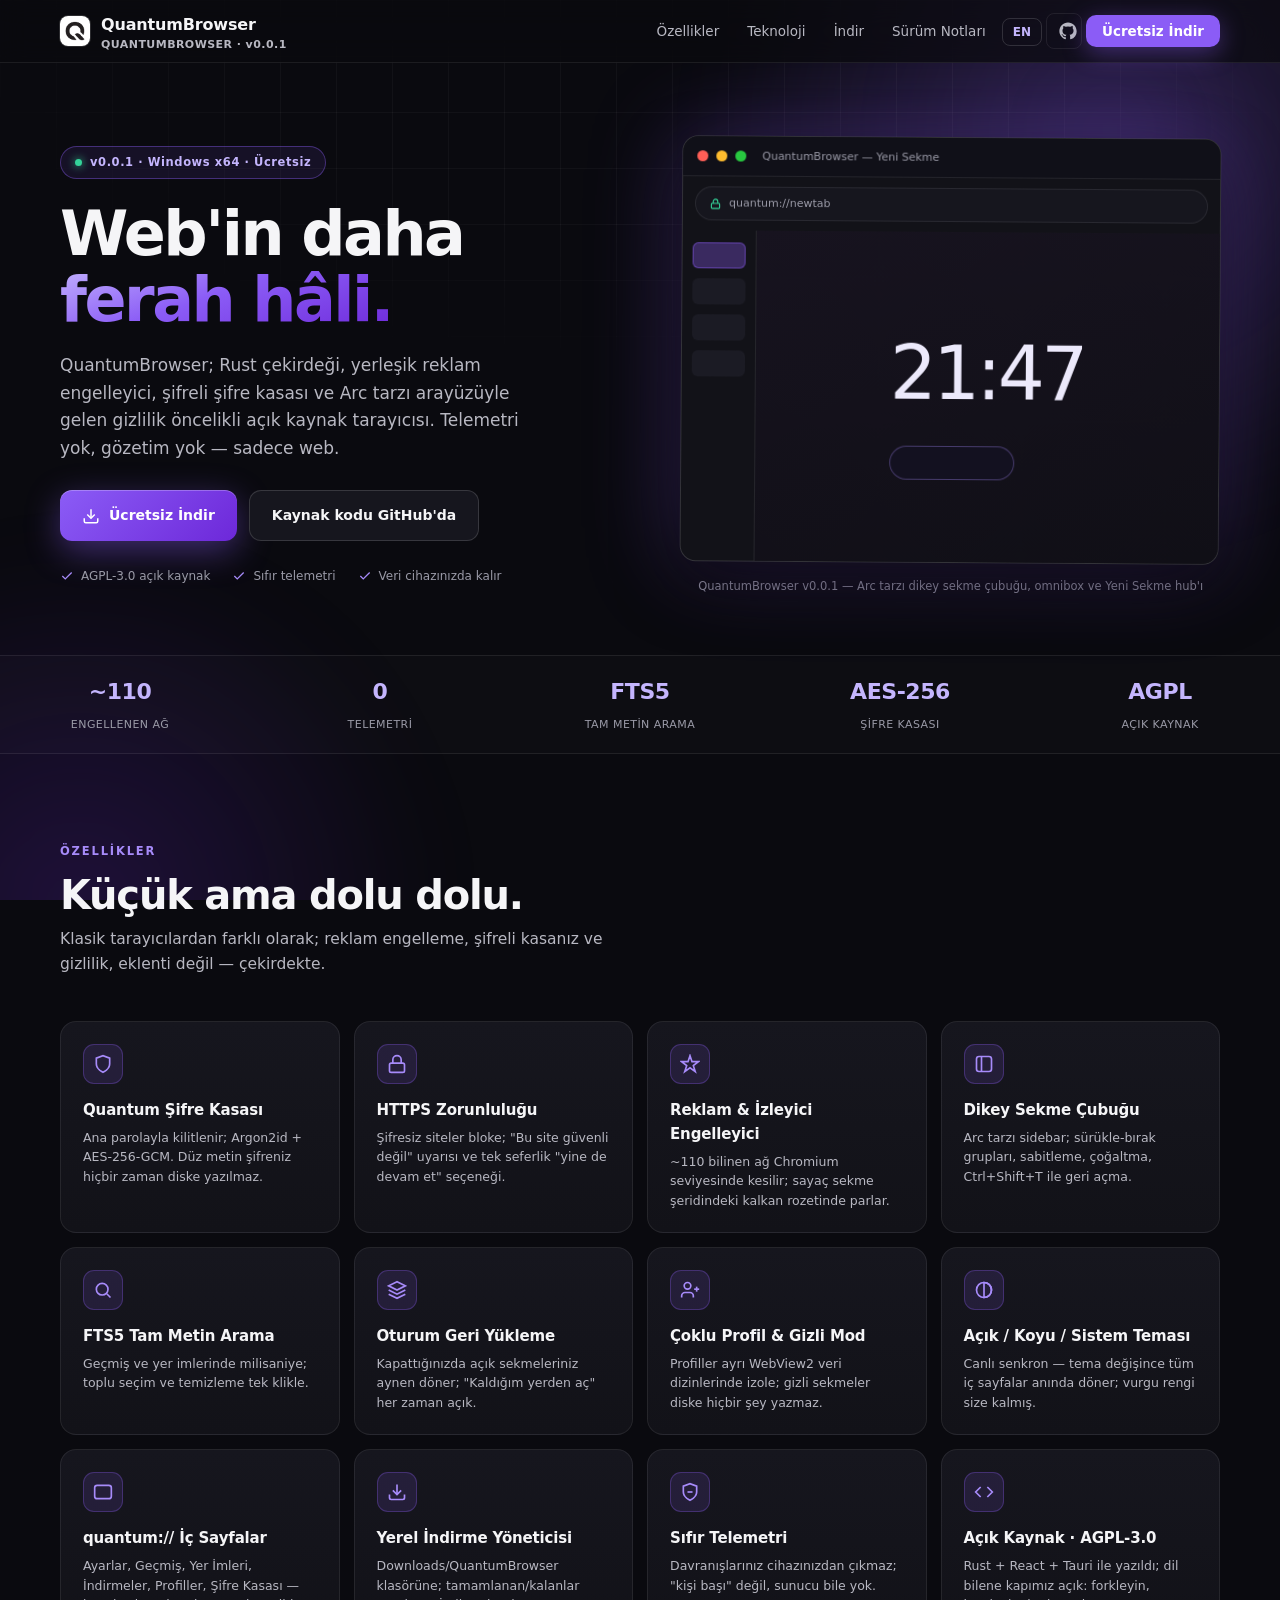
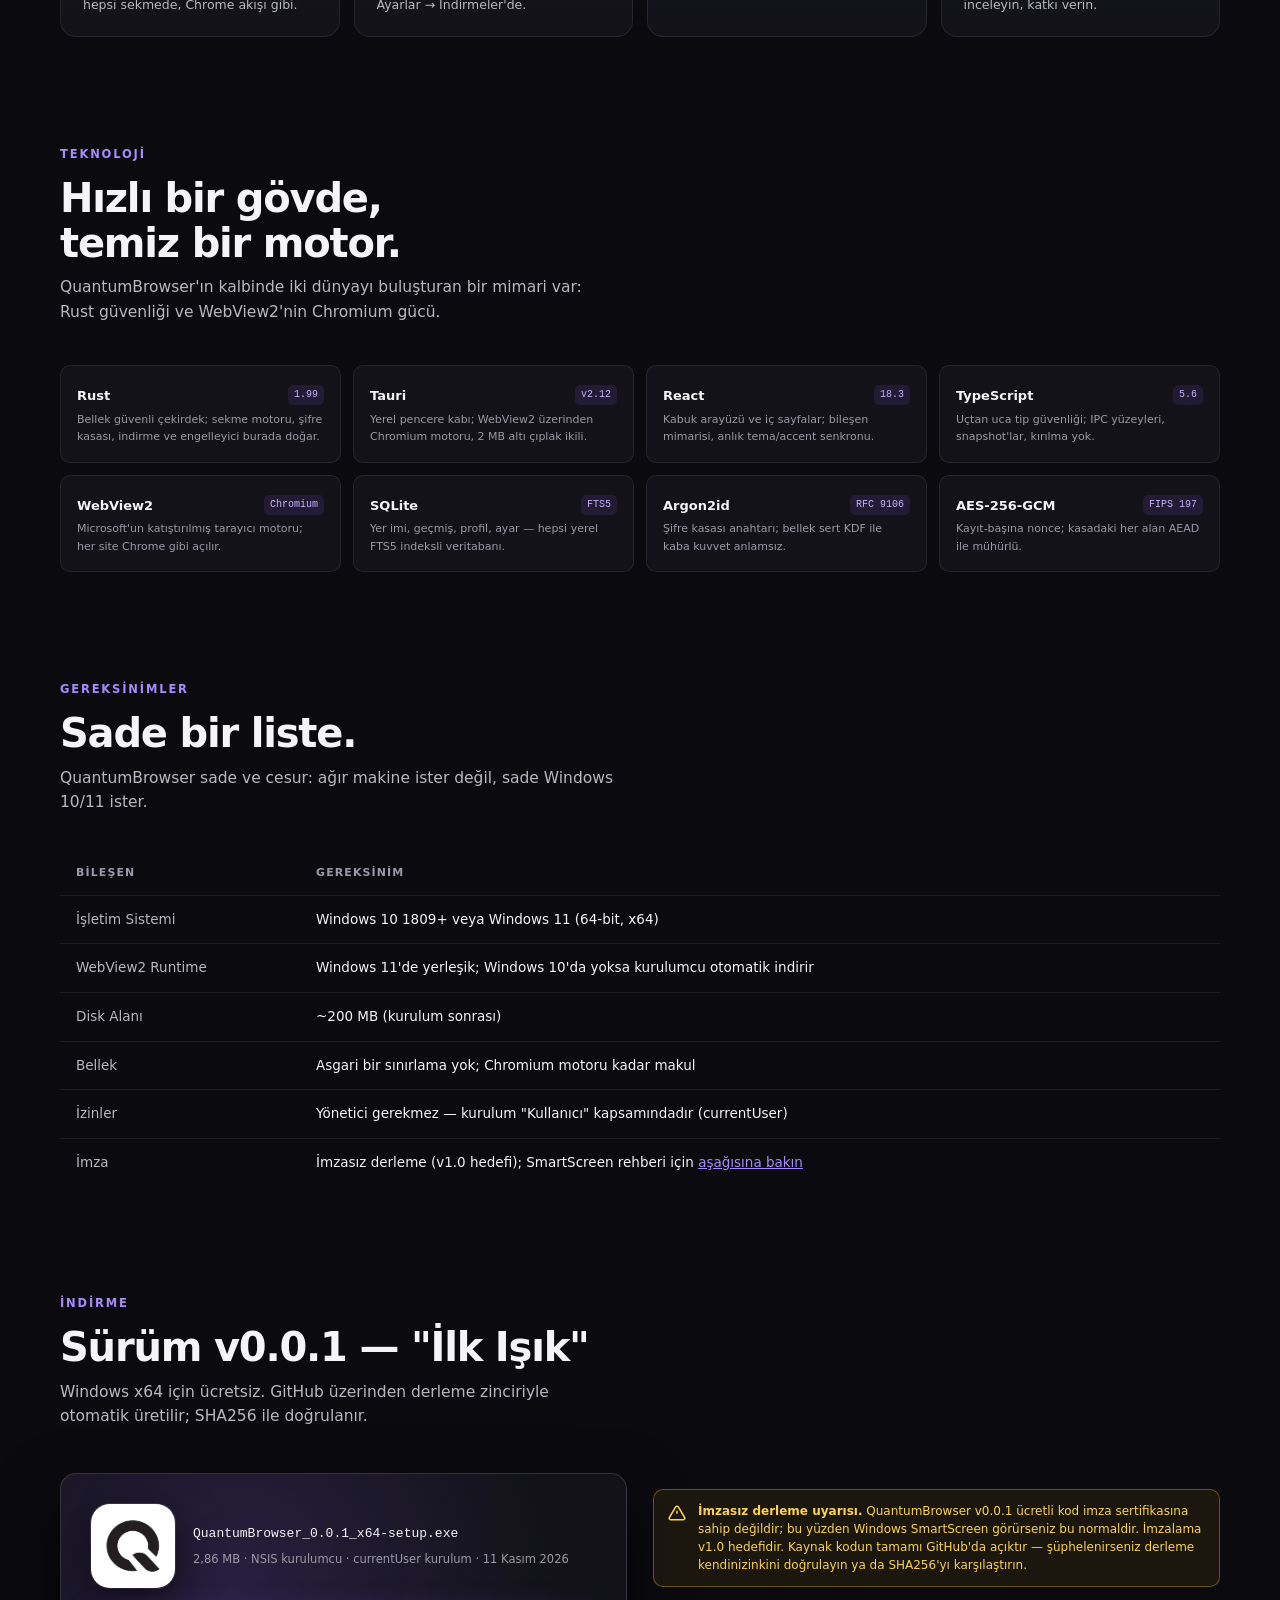
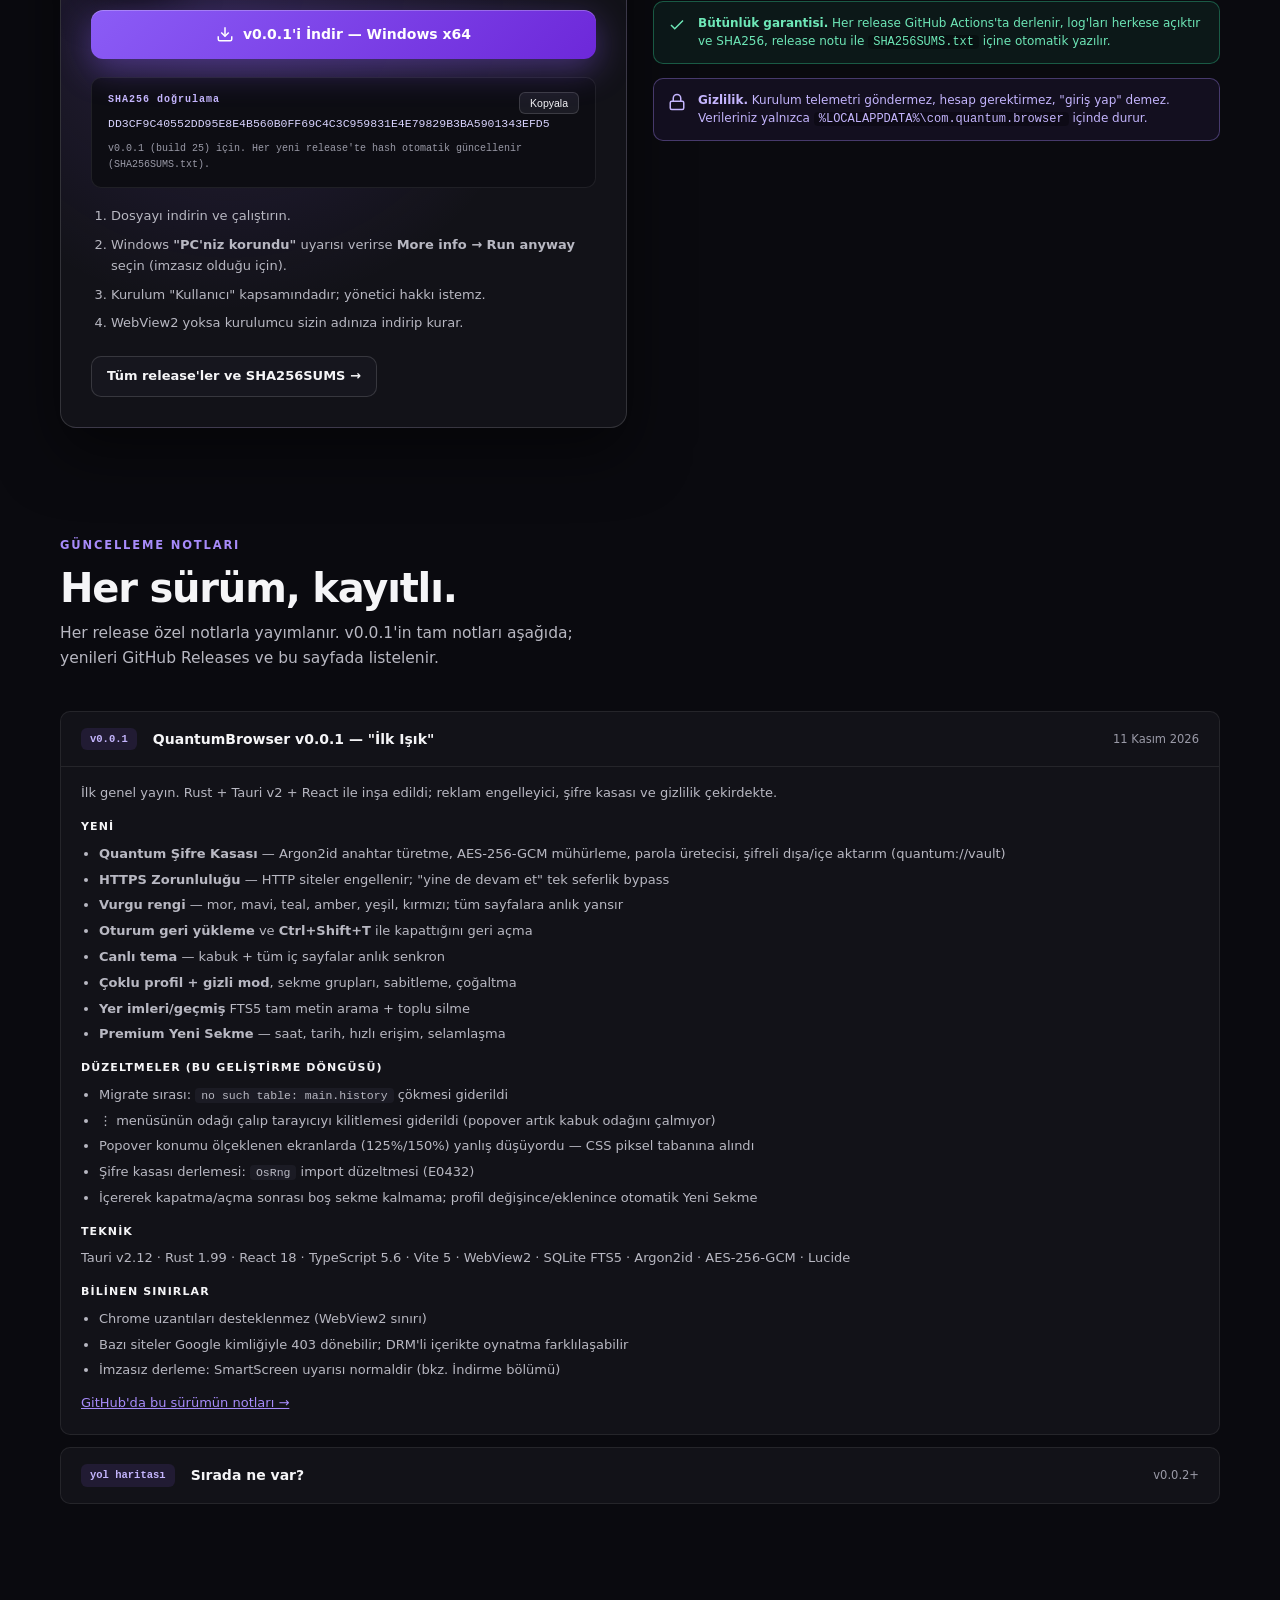
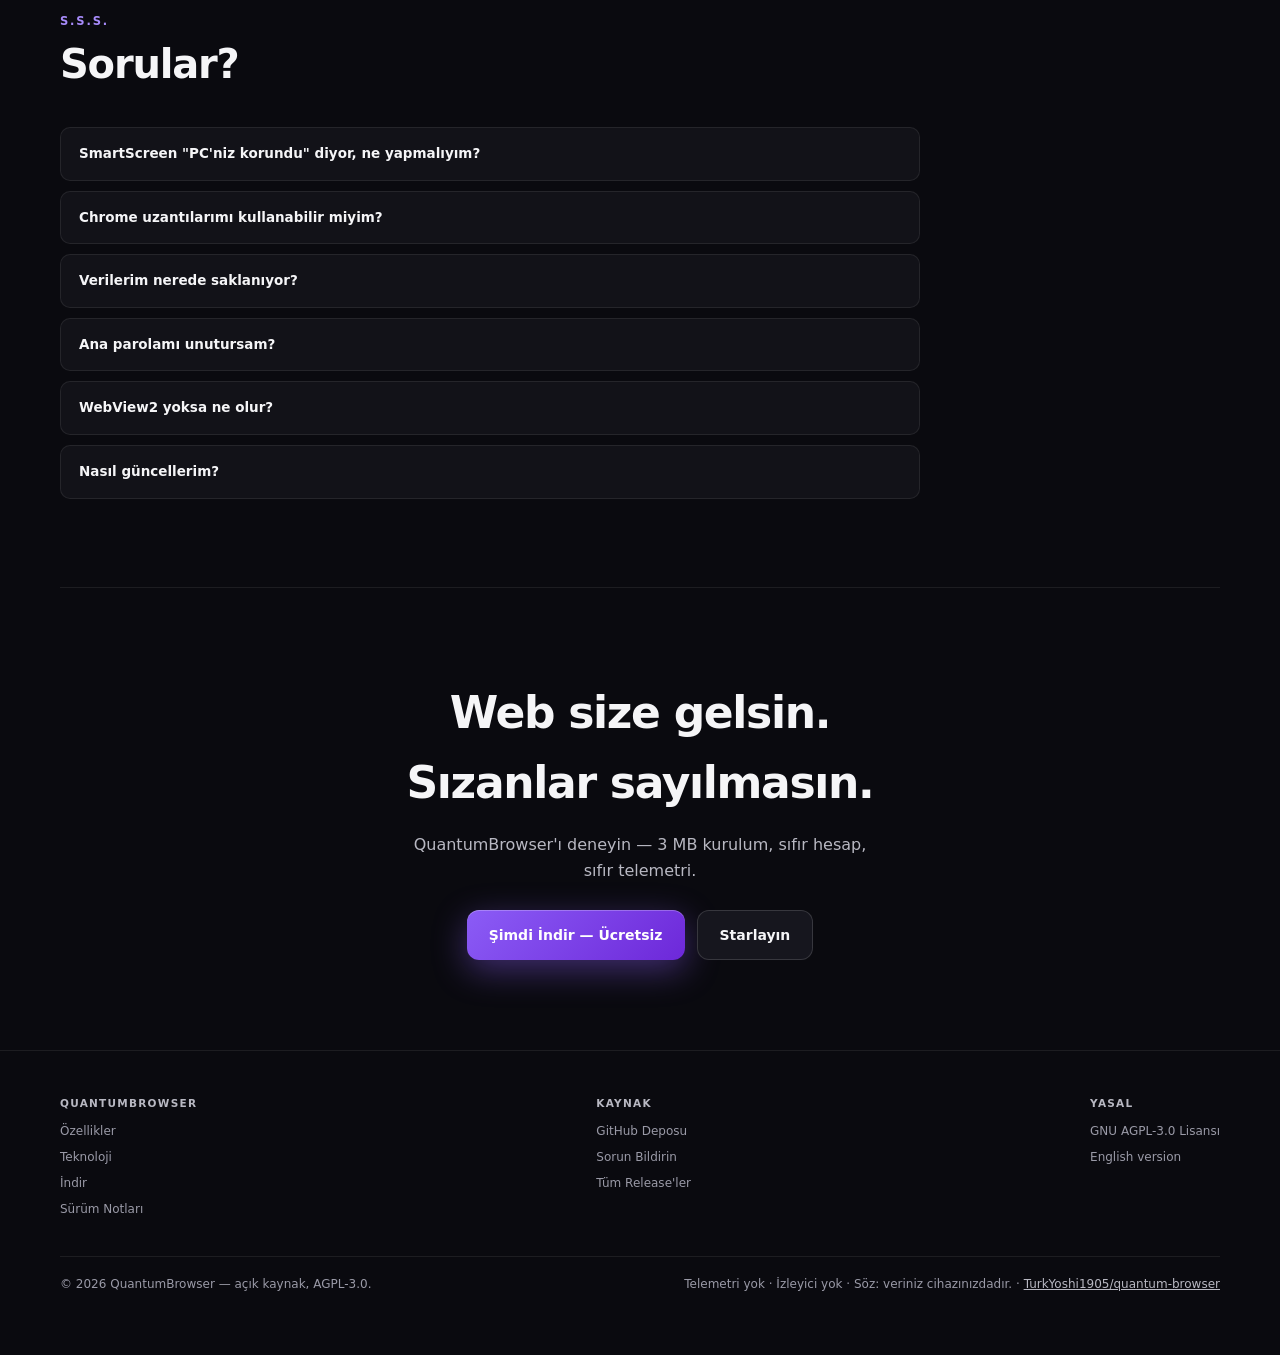
==== index.html @ 1ba9c5d6 "a11y: heading-order h4->h3, muted kontrasti #b8b8c2" ====
<!doctype html>
<html lang="tr">
<head>
  <meta charset="UTF-8" />
  <meta name="viewport" content="width=device-width, initial-scale=1.0" />
  <title>QuantumBrowser — Web'in daha ferah hâli | Rust tabanlı, gizlilik öncelikli tarayıcı</title>
  <meta name="description" content="QuantumBrowser: Rust çekirdekli, yerleşik reklam engelleyici, şifreli şifre kasası, HTTPS zorunluluğu ve sıfır telemetri ile gelen açık kaynak masaüstü tarayıcı. Windows x64 için ücretsiz indirin." />
  <meta name="theme-color" content="#0a0a0f" />
  <meta name="color-scheme" content="dark" />
  <link rel="icon" type="image/png" href="varliklar/logo.png" />
  <link rel="alternate" hreflang="tr" href="https://quantumbrowser.vercel.app/" />
  <link rel="alternate" hreflang="en" href="https://quantumbrowser.vercel.app/en/" />
  <link rel="canonical" href="https://quantumbrowser.vercel.app/" />

  <meta property="og:type" content="website" />
  <meta property="og:site_name" content="QuantumBrowser" />
  <meta property="og:title" content="QuantumBrowser — Web'in daha ferah hâli" />
  <meta property="og:description" content="Rust çekirdekli, reklam engellemeli, gizlilik öncelikli, Arc tarzı masaüstü tarayıcı. Sıfır telemetri. Açık kaynak (AGPL-3.0)." />
  <meta property="og:url" content="https://quantumbrowser.vercel.app/" />
  <meta property="og:image" content="https://quantumbrowser.vercel.app/varliklar/logo.png" />
  <meta name="twitter:card" content="summary_large_image" />

  <link rel="manifest" href="manifest.webmanifest" />
  <link rel="stylesheet" href="stil.css" />
</head>
<body>
<div class="ambient" aria-hidden="true"><div class="grid-lines"></div></div>

<!-- ═══════════ ÜST BAR ═══════════ -->
<header class="nav">
  <div class="container nav-inner">
    <a class="brand" href="#">
      <img src="varliklar/logo.png" alt="QuantumBrowser logosu" width="30" height="30" />
      <span>QuantumBrowser<small>QUANTUMBROWSER · v0.0.1</small></span>
    </a>
    <ul class="nav-links">
      <li><a href="#ozellikler">Özellikler</a></li>
      <li><a href="#teknoloji">Teknoloji</a></li>
      <li><a href="#indirme">İndir</a></li>
      <li><a href="#notlar">Sürüm Notları</a></li>
      <li><a class="lang-switch" href="en/index.html" lang="en" hreflang="en">EN</a></li>
      <li><a class="icon-link" href="https://github.com/TurkYoshi1905/quantum-browser" target="_blank" rel="noreferrer" aria-label="GitHub">
        <svg width="18" height="18" viewBox="0 0 24 24" fill="currentColor" aria-hidden="true"><path d="M12 .5C5.65.5.5 5.65.5 12c0 5.08 3.29 9.39 7.86 10.91.58.11.79-.25.79-.56 0-.28-.01-1.02-.02-2-3.2.7-3.88-1.54-3.88-1.54-.52-1.33-1.28-1.68-1.28-1.68-1.04-.71.08-.7.08-.7 1.15.08 1.76 1.18 1.76 1.18 1.03 1.76 2.7 1.25 3.36.96.1-.75.4-1.25.72-1.54-2.55-.29-5.24-1.28-5.24-5.69 0-1.26.45-2.29 1.18-3.1-.12-.29-.51-1.46.11-3.04 0 0 .96-.31 3.15 1.18a10.8 10.8 0 0 1 5.83 0c2.19-1.5 3.15-1.18 3.15-1.18.62 1.58.23 2.75.11 3.04.73.81 1.18 1.84 1.18 3.1 0 4.42-2.7 5.39-5.27 5.67.41.36.78 1.08.78 2.17 0 1.57-.01 2.83-.01 3.22 0 .31.21.67.8.56A10.52 10.52 0 0 0 23.5 12C23.5 5.65 18.35.5 12 .5z"/></svg>
      </a></li>
      <li><a class="nav-cta" href="#indirme">Ücretsiz İndir</a></li>
    </ul>
    <button class="hamburger" id="hamburger" aria-label="Menüyü aç/kapat" aria-expanded="false">
      <svg width="20" height="20" viewBox="0 0 24 24" fill="none" stroke="currentColor" stroke-width="2" aria-hidden="true"><line x1="4" y1="7" x2="20" y2="7"/><line x1="4" y1="12" x2="20" y2="12"/><line x1="4" y1="17" x2="20" y2="17"/></svg>
    </button>
  </div>
  <div class="mobile-menu" id="mobile-menu">
    <a href="#ozellikler">Özellikler</a>
    <a href="#teknoloji">Teknoloji</a>
    <a href="#indirme">İndir</a>
    <a href="#notlar">Sürüm Notları</a>
    <a href="en/index.html" lang="en" hreflang="en">English version</a>
    <a href="https://github.com/TurkYoshi1905/quantum-browser" target="_blank" rel="noreferrer">GitHub kaynak kodu</a>
  </div>
</header><main>
<!-- ═══════════ HERO ═══════════ -->
<div class="container hero">
  <div class="hero-grid">
    <div>
      <span class="badge"><span class="dot"></span>v0.0.1 · Windows x64 · Ücretsiz</span>
      <h1 class="hero-title">Web'in daha<br /><span class="accent">ferah hâli.</span></h1>
      <p class="hero-sub">QuantumBrowser; Rust çekirdeği, yerleşik reklam engelleyici, şifreli şifre kasası ve Arc tarzı arayüzüyle gelen gizlilik öncelikli açık kaynak tarayıcısı. Telemetri yok, gözetim yok — sadece web.</p>
      <div class="hero-ctas">
        <a class="btn btn-primary" href="#indirme">
          <svg width="18" height="18" viewBox="0 0 24 24" fill="none" stroke="currentColor" stroke-width="2" aria-hidden="true"><path d="M21 15v4a2 2 0 0 1-2 2H5a2 2 0 0 1-2-2v-4"/><polyline points="7 10 12 15 17 10"/><line x1="12" y1="15" x2="12" y2="3"/></svg>
          Ücretsiz İndir
        </a>
        <a class="btn btn-ghost" href="https://github.com/TurkYoshi1905/quantum-browser" target="_blank" rel="noreferrer">Kaynak kodu GitHub'da</a>
      </div>
      <div class="trust-row">
        <span><svg width="14" height="14" viewBox="0 0 24 24" fill="none" stroke="currentColor" stroke-width="2.2" aria-hidden="true"><path d="M20 6L9 17l-5-5"/></svg>AGPL-3.0 açık kaynak</span>
        <span><svg width="14" height="14" viewBox="0 0 24 24" fill="none" stroke="currentColor" stroke-width="2.2" aria-hidden="true"><path d="M20 6L9 17l-5-5"/></svg>Sıfır telemetri</span>
        <span><svg width="14" height="14" viewBox="0 0 24 24" fill="none" stroke="currentColor" stroke-width="2.2" aria-hidden="true"><path d="M20 6L9 17l-5-5"/></svg>Veri cihazınızda kalır</span>
      </div>
    </div>
    <div>
      <!-- Gerçek ekran görüntüsü bırakılırsa (varliklar/ekran-goruntusu.png) otomatik devralır; yoksa CSS mock -->
      <img id="hero-shot" class="shot-frame" src="varliklar/ekran-goruntusu.png" alt="QuantumBrowser kuşbakışı: dikey sekme çubuğu, adres çubuğu ve ferah Yeni Sekme ekranı" style="display:none; border-radius: 16px;" />
      <div class="shot-frame" id="hero-mock" role="img" aria-label="QuantumBrowser penceresi: dikey sekmeler, omnibox ve koyu Yeni Sekme">
        <div class="titlebar">
          <span class="tdot r"></span><span class="tdot y"></span><span class="tdot g"></span>
          <span style="color: var(--faint); font-size: 11px; margin-left: 8px;">QuantumBrowser — Yeni Sekme</span>
        </div>
        <div class="urlbar">
          <svg class="lock" width="11" height="11" viewBox="0 0 24 24" fill="none" stroke="currentColor" stroke-width="2.4" aria-hidden="true"><rect x="3" y="11" width="18" height="11" rx="2"/><path d="M7 11V7a5 5 0 0 1 10 0v4"/></svg>
          quantum://newtab
        </div>
        <div class="body">
          <div class="side">
            <div class="tab on"></div>
            <div class="tab"></div>
            <div class="tab"></div>
            <div class="tab"></div>
          </div>
          <div class="content">
            <div>
              <div class="clock">21:47</div>
              <div class="searchline"></div>
            </div>
          </div>
        </div>
      </div>
      <p class="shot-caption">QuantumBrowser v0.0.1 — Arc tarzı dikey sekme çubuğu, omnibox ve Yeni Sekme hub'ı</p>
    </div>
  </div>
</div>

<!-- ═══════════ İLK BÖLÜM: İSTATİSTİKLER ═══════════ -->
<div class="stats">
  <div class="container stats-inner">
    <div class="stat"><b>~110</b><small>ENGELLENEN AĞ</small></div>
    <div class="stat"><b>0</b><small>TELEMETRİ</small></div>
    <div class="stat"><b>FTS5</b><small>TAM METİN ARAMA</small></div>
    <div class="stat"><b>AES-256</b><small>ŞİFRE KASASI</small></div>
    <div class="stat"><b>AGPL</b><small>AÇIK KAYNAK</small></div>
  </div>
</div>

<!-- ═══════════ ÖZELLİKLER ═══════════ -->
<section id="ozellikler">
  <div class="container">
    <p class="eyebrow">Özellikler</p>
    <h2 class="section-title">Küçük ama dolu dolu.</h2>
    <p class="section-sub">Klasik tarayıcılardan farklı olarak; reklam engelleme, şifreli kasanız ve gizlilik, eklenti değil — çekirdekte.</p>
    <div class="features">
      <div class="card"><div class="icon"><svg width="20" height="20" viewBox="0 0 24 24" fill="none" stroke="currentColor" stroke-width="2" aria-hidden="true"><path d="M12 22s8-4 8-10V5l-8-3-8 3v7c0 6 8 10 8 10z"/></svg></div><h3>Quantum Şifre Kasası</h3><p>Ana parolayla kilitlenir; Argon2id + AES-256-GCM. Düz metin şifreniz hiçbir zaman diske yazılmaz.</p></div>
      <div class="card"><div class="icon"><svg width="20" height="20" viewBox="0 0 24 24" fill="none" stroke="currentColor" stroke-width="2" aria-hidden="true"><rect x="3" y="11" width="18" height="11" rx="2"/><path d="M7 11V7a5 5 0 0 1 10 0v4"/></svg></div><h3>HTTPS Zorunluluğu</h3><p>Şifresiz siteler bloke; "Bu site güvenli değil" uyarısı ve tek seferlik "yine de devam et" seçeneği.</p></div>
      <div class="card"><div class="icon"><svg width="20" height="20" viewBox="0 0 24 24" fill="none" stroke="currentColor" stroke-width="2" aria-hidden="true"><path d="M12 2l2.4 7.2H22l-6 4.8 2.3 7.2-6.3-4.6-6.3 4.6 2.3-7.2-6-4.8h7.6z"/></svg></div><h3>Reklam &amp; İzleyici Engelleyici</h3><p>~110 bilinen ağ Chromium seviyesinde kesilir; sayaç sekme şeridindeki kalkan rozetinde parlar.</p></div>
      <div class="card"><div class="icon"><svg width="20" height="20" viewBox="0 0 24 24" fill="none" stroke="currentColor" stroke-width="2" aria-hidden="true"><rect x="3" y="3" width="18" height="18" rx="3"/><line x1="9" y1="3" x2="9" y2="21"/></svg></div><h3>Dikey Sekme Çubuğu</h3><p>Arc tarzı sidebar; sürükle-bırak grupları, sabitleme, çoğaltma, Ctrl+Shift+T ile geri açma.</p></div>
      <div class="card"><div class="icon"><svg width="20" height="20" viewBox="0 0 24 24" fill="none" stroke="currentColor" stroke-width="2" aria-hidden="true"><circle cx="11" cy="11" r="7"/><line x1="21" y1="21" x2="16.5" y2="16.5"/></svg></div><h3>FTS5 Tam Metin Arama</h3><p>Geçmiş ve yer imlerinde milisaniye; toplu seçim ve temizleme tek klikle.</p></div>
      <div class="card"><div class="icon"><svg width="20" height="20" viewBox="0 0 24 24" fill="none" stroke="currentColor" stroke-width="2" aria-hidden="true"><polygon points="12 2 2 7 12 12 22 7 12 2"/><polyline points="2 12 12 17 22 12"/><polyline points="2 17 12 22 22 17"/></svg></div><h3>Oturum Geri Yükleme</h3><p>Kapattığınızda açık sekmeleriniz aynen döner; "Kaldığım yerden aç" her zaman açık.</p></div>
      <div class="card"><div class="icon"><svg width="20" height="20" viewBox="0 0 24 24" fill="none" stroke="currentColor" stroke-width="2" aria-hidden="true"><circle cx="9" cy="7" r="4"/><path d="M2 21v-2a4 4 0 0 1 4-4h6a4 4 0 0 1 4 4v2"/><line x1="20" y1="8" x2="20" y2="14"/><line x1="17" y1="11" x2="23" y2="11"/></svg></div><h3>Çoklu Profil &amp; Gizli Mod</h3><p>Profiller ayrı WebView2 veri dizinlerinde izole; gizli sekmeler diske hiçbir şey yazmaz.</p></div>
      <div class="card"><div class="icon"><svg width="20" height="20" viewBox="0 0 24 24" fill="none" stroke="currentColor" stroke-width="2" aria-hidden="true"><circle cx="12" cy="12" r="9"/><path d="M12 3a9 9 0 0 1 0 18z"/></svg></div><h3>Açık / Koyu / Sistem Teması</h3><p>Canlı senkron — tema değişince tüm iç sayfalar anında döner; vurgu rengi size kalmış.</p></div>
      <div class="card"><div class="icon"><svg width="20" height="20" viewBox="0 0 24 24" fill="none" stroke="currentColor" stroke-width="2" aria-hidden="true"><rect x="2" y="4" width="20" height="16" rx="3"/><path d="M8 10h.01M12 10h.01M16 10h.01"/></svg></div><h3>quantum:// İç Sayfalar</h3><p>Ayarlar, Geçmiş, Yer İmleri, İndirmeler, Profiller, Şifre Kasası — hepsi sekmede, Chrome akışı gibi.</p></div>
      <div class="card"><div class="icon"><svg width="20" height="20" viewBox="0 0 24 24" fill="none" stroke="currentColor" stroke-width="2" aria-hidden="true"><path d="M21 15v4a2 2 0 0 1-2 2H5a2 2 0 0 1-2-2v-4"/><polyline points="7 10 12 15 17 10"/><line x1="12" y1="15" x2="12" y2="3"/></svg></div><h3>Yerel İndirme Yöneticisi</h3><p>Downloads/QuantumBrowser klasörüne; tamamlanan/kalanlar Ayarlar → İndirmeler'de.</p></div>
      <div class="card"><div class="icon"><svg width="20" height="20" viewBox="0 0 24 24" fill="none" stroke="currentColor" stroke-width="2" aria-hidden="true"><path d="M12 22s8-4 8-10V5l-8-3-8 3v7c0 6 8 10 8 10z"/><line x1="9" y1="12" x2="15" y2="12"/></svg></div><h3>Sıfır Telemetri</h3><p>Davranışlarınız cihazınızdan çıkmaz; "kişi başı" değil, sunucu bile yok.</p></div>
      <div class="card"><div class="icon"><svg width="20" height="20" viewBox="0 0 24 24" fill="none" stroke="currentColor" stroke-width="2" aria-hidden="true"><polyline points="16 18 22 12 16 6"/><polyline points="8 6 2 12 8 18"/></svg></div><h3>Açık Kaynak · AGPL-3.0</h3><p>Rust + React + Tauri ile yazıldı; dil bilene kapımız açık: forkleyin, inceleyin, katkı verin.</p></div>
    </div>
  </div>
</section>

<!-- ═══════════ TEKNOLOJİ ═══════════ -->
<section id="teknoloji" style="padding-top: 20px;">
  <div class="container">
    <p class="eyebrow">Teknoloji</p>
    <h2 class="section-title">Hızlı bir gövde,<br />temiz bir motor.</h2>
    <p class="section-sub">QuantumBrowser'ın kalbinde iki dünyayı buluşturan bir mimari var: Rust güvenliği ve WebView2'nin Chromium gücü.</p>
    <div class="stack">
      <div class="stack-item"><span class="ver">1.99</span><b>Rust</b><span>Bellek güvenli çekirdek; sekme motoru, şifre kasası, indirme ve engelleyici burada doğar.</span></div>
      <div class="stack-item"><span class="ver">v2.12</span><b>Tauri</b><span>Yerel pencere kabı; WebView2 üzerinden Chromium motoru, 2 MB altı çıplak ikili.</span></div>
      <div class="stack-item"><span class="ver">18.3</span><b>React</b><span>Kabuk arayüzü ve iç sayfalar; bileşen mimarisi, anlık tema/accent senkronu.</span></div>
      <div class="stack-item"><span class="ver">5.6</span><b>TypeScript</b><span>Uçtan uca tip güvenliği; IPC yüzeyleri, snapshot'lar, kırılma yok.</span></div>
      <div class="stack-item"><span class="ver">Chromium</span><b>WebView2</b><span>Microsoft'un katıştırılmış tarayıcı motoru; her site Chrome gibi açılır.</span></div>
      <div class="stack-item"><span class="ver">FTS5</span><b>SQLite</b><span>Yer imi, geçmiş, profil, ayar — hepsi yerel FTS5 indeksli veritabanı.</span></div>
      <div class="stack-item"><span class="ver">RFC 9106</span><b>Argon2id</b><span>Şifre kasası anahtarı; bellek sert KDF ile kaba kuvvet anlamsız.</span></div>
      <div class="stack-item"><span class="ver">FIPS 197</span><b>AES-256-GCM</b><span>Kayıt-başına nonce; kasadaki her alan AEAD ile mühürlü.</span></div>
    </div>
  </div>
</section>

<!-- ═══════════ GEREKSİNİMLER ═══════════ -->
<section id="gereksinimler" style="padding-top: 20px;">
  <div class="container">
    <p class="eyebrow">Gereksinimler</p>
    <h2 class="section-title">Sade bir liste.</h2>
    <p class="section-sub">QuantumBrowser sade ve cesur: ağır makine ister değil, sade Windows 10/11 ister.</p>
    <table class="reqs">
      <thead><tr><th>Bileşen</th><th>Gereksinim</th></tr></thead>
      <tbody>
        <tr><td>İşletim Sistemi</td><td>Windows 10 1809+ veya Windows 11 (64-bit, x64)</td></tr>
        <tr><td>WebView2 Runtime</td><td>Windows 11'de yerleşik; Windows 10'da yoksa kurulumcu otomatik indirir</td></tr>
        <tr><td>Disk Alanı</td><td>~200 MB (kurulum sonrası)</td></tr>
        <tr><td>Bellek</td><td>Asgari bir sınırlama yok; Chromium motoru kadar makul</td></tr>
        <tr><td>İzinler</td><td>Yönetici gerekmez — kurulum "Kullanıcı" kapsamındadır (currentUser)</td></tr>
        <tr><td>İmza</td><td>İmzasız derleme (v1.0 hedefi); SmartScreen rehberi için <a href="#indirme" style="color: var(--accent-2)">aşağısına bakın</a></td></tr>
      </tbody>
    </table>
  </div>
</section>

<!-- ═══════════ İNDİR ═══════════ -->
<section id="indirme" style="padding-top: 20px;">
  <div class="container">
    <p class="eyebrow">İndirme</p>
    <h2 class="section-title">Sürüm v0.0.1 — "İlk Işık"</h2>
    <p class="section-sub">Windows x64 için ücretsiz. GitHub üzerinden derleme zinciriyle otomatik üretilir; SHA256 ile doğrulanır.</p>
    <div class="download-wrap">
      <div class="exe-card">
        <div class="exe-head">
          <img class="exe-icon" src="varliklar/logo.png" alt="QuantumBrowser .exe ikonu" width="84" height="84" />
          <div>
            <div class="exe-name">QuantumBrowser_0.0.1_x64-setup.exe</div>
            <div class="exe-meta">2,86 MB · NSIS kurulumcu · currentUser kurulum · 11 Kasım 2026</div>
          </div>
        </div>
        <a class="btn btn-primary" style="width: 100%; justify-content: center;" href="https://github.com/TurkYoshi1905/quantum-browser/releases/latest/download/QuantumBrowser_0.0.1_x64-setup.exe">
          <svg width="18" height="18" viewBox="0 0 24 24" fill="none" stroke="currentColor" stroke-width="2" aria-hidden="true"><path d="M21 15v4a2 2 0 0 1-2 2H5a2 2 0 0 1-2-2v-4"/><polyline points="7 10 12 15 17 10"/><line x1="12" y1="15" x2="12" y2="3"/></svg>
          v0.0.1'i İndir — Windows x64
        </a>
        <div class="sha-box">
          <b>SHA256 doğrulama <button class="copy-btn" id="copy-sha" type="button">Kopyala</button></b>
          <code id="sha-text">DD3CF9C40552DD95E8E4B560B0FF69C4C3C959831E4E79829B3BA5901343EFD5</code>
          <span style="display:block; margin-top:8px; font-size:10px; color: var(--faint)">v0.0.1 (build 25) için. Her yeni release'te hash otomatik güncellenir (SHA256SUMS.txt).</span>
        </div>
        <ol class="steps">
          <li>Dosyayı indirin ve çalıştırın.</li>
          <li>Windows <strong>"PC'niz korundu"</strong> uyarısı verirse <strong>More info → Run anyway</strong> seçin (imzasız olduğu için).</li>
          <li>Kurulum "Kullanıcı" kapsamındadır; yönetici hakkı istemz.</li>
          <li>WebView2 yoksa kurulumcu sizin adınıza indirip kurar.</li>
        </ol>
        <a class="btn btn-ghost btn-sm" style="margin-top: 14px;" href="https://github.com/TurkYoshi1905/quantum-browser/releases" target="_blank" rel="noreferrer">Tüm release'ler ve SHA256SUMS →</a>
      </div>
      <div>
        <div class="callout">
          <svg width="18" height="18" viewBox="0 0 24 24" fill="none" stroke="currentColor" stroke-width="2" aria-hidden="true" style="flex: 0 0 auto; margin-top: 2px"><path d="M10.29 3.86L1.82 18a2 2 0 0 0 1.71 3h16.94a2 2 0 0 0 1.71-3L13.71 3.86a2 2 0 0 0-3.42 0z"/><line x1="12" y1="9" x2="12" y2="13"/><line x1="12" y1="17" x2="12.01" y2="17"/></svg>
          <span><strong>İmzasız derleme uyarısı.</strong> QuantumBrowser v0.0.1 ücretli kod imza sertifikasına sahip değildir; bu yüzden Windows SmartScreen görürseniz bu normaldir. İmzalama v1.0 hedefidir. Kaynak kodun tamamı GitHub'da açıktır — şüphelenirseniz derleme kendinizinkini doğrulayın ya da SHA256'yı karşılaştırın.</span>
        </div>
        <div class="callout green" style="margin-top: 14px;">
          <svg width="18" height="18" viewBox="0 0 24 24" fill="none" stroke="currentColor" stroke-width="2" aria-hidden="true" style="flex: 0 0 auto; margin-top: 2px"><path d="M20 6L9 17l-5-5"/></svg>
          <span><strong>Bütünlük garantisi.</strong> Her release GitHub Actions'ta derlenir, log'ları herkese açıktır ve SHA256, release notu ile <code style="background: rgba(0,0,0,.3); padding: 0 5px; border-radius: 4px;">SHA256SUMS.txt</code> içine otomatik yazılır.</span>
        </div>
        <div class="callout green" style="margin-top: 14px; border-color: rgba(167,139,250,.35); background: rgba(139,92,246,.07); color: var(--accent-3);">
          <svg width="18" height="18" viewBox="0 0 24 24" fill="none" stroke="currentColor" stroke-width="2" aria-hidden="true" style="flex: 0 0 auto; margin-top: 2px"><rect x="3" y="11" width="18" height="11" rx="2"/><path d="M7 11V7a5 5 0 0 1 10 0v4"/></svg>
          <span><strong>Gizlilik.</strong> Kurulum telemetri göndermez, hesap gerektirmez, "giriş yap" demez. Verileriniz yalnızca <code style="background: rgba(0,0,0,.3); padding: 0 5px; border-radius: 4px;">%LOCALAPPDATA%\com.quantum.browser</code> içinde durur.</span>
        </div>
      </div>
    </div>
  </div>
</section>

<!-- ═══════════ SÜRÜM NOTLARI ═══════════ -->
<section id="notlar" style="padding-top: 20px;">
  <div class="container">
    <p class="eyebrow">Güncelleme Notları</p>
    <h2 class="section-title">Her sürüm, kayıtlı.</h2>
    <p class="section-sub">Her release özel notlarla yayımlanır. v0.0.1'in tam notları aşağıda; yenileri GitHub Releases ve bu sayfada listelenir.</p>

    <div class="notes">
      <details class="note" open>
        <summary><span class="tag">v0.0.1</span> QuantumBrowser v0.0.1 — "İlk Işık" <span class="date">11 Kasım 2026</span></summary>
        <div class="note-body">
          <p>İlk genel yayın. Rust + Tauri v2 + React ile inşa edildi; reklam engelleyici, şifre kasası ve gizlilik çekirdekte.</p>
          <h3>Yeni</h3>
          <ul>
            <li><strong>Quantum Şifre Kasası</strong> — Argon2id anahtar türetme, AES-256-GCM mühürleme, parola üretecisi, şifreli dışa/içe aktarım (quantum://vault)</li>
            <li><strong>HTTPS Zorunluluğu</strong> — HTTP siteler engellenir; "yine de devam et" tek seferlik bypass</li>
            <li><strong>Vurgu rengi</strong> — mor, mavi, teal, amber, yeşil, kırmızı; tüm sayfalara anlık yansır</li>
            <li><strong>Oturum geri yükleme</strong> ve <strong>Ctrl+Shift+T</strong> ile kapattığını geri açma</li>
            <li><strong>Canlı tema</strong> — kabuk + tüm iç sayfalar anlık senkron</li>
            <li><strong>Çoklu profil + gizli mod</strong>, sekme grupları, sabitleme, çoğaltma</li>
            <li><strong>Yer imleri/geçmiş</strong> FTS5 tam metin arama + toplu silme</li>
            <li><strong>Premium Yeni Sekme</strong> — saat, tarih, hızlı erişim, selamlaşma</li>
          </ul>
          <h3>Düzeltmeler (bu geliştirme döngüsü)</h3>
          <ul>
            <li>Migrate sırası: <code>no such table: main.history</code> çökmesi giderildi</li>
            <li>⋮ menüsünün odağı çalıp tarayıcıyı kilitlemesi giderildi (popover artık kabuk odağını çalmıyor)</li>
            <li>Popover konumu ölçeklenen ekranlarda (125%/150%) yanlış düşüyordu — CSS piksel tabanına alındı</li>
            <li>Şifre kasası derlemesi: <code>OsRng</code> import düzeltmesi (E0432)</li>
            <li>İçererek kapatma/açma sonrası boş sekme kalmama; profil değişince/eklenince otomatik Yeni Sekme</li>
          </ul>
          <h3>Teknik</h3>
          <p>Tauri v2.12 · Rust 1.99 · React 18 · TypeScript 5.6 · Vite 5 · WebView2 · SQLite FTS5 · Argon2id · AES-256-GCM · Lucide</p>
          <h3>Bilinen sınırlar</h3>
          <ul>
            <li>Chrome uzantıları desteklenmez (WebView2 sınırı)</li>
            <li>Bazı siteler Google kimliğiyle 403 dönebilir; DRM'li içerikte oynatma farklılaşabilir</li>
            <li>İmzasız derleme: SmartScreen uyarısı normaldir (bkz. İndirme bölümü)</li>
          </ul>
          <p style="margin-top: 12px;"><a href="https://github.com/TurkYoshi1905/quantum-browser/releases/tag/v0.0.1" target="_blank" rel="noreferrer" style="color: var(--accent-2)">GitHub'da bu sürümün notları →</a></p>
        </div>
      </details>
      <details class="note">
        <summary><span class="tag">yol haritası</span> Sırada ne var? <span class="date">v0.0.2+</span></summary>
        <div class="note-body">
          <ul>
            <li>Kriptografik imza (v1.0 hedefi) ve otomatik güncelleyici</li>
            <li>Site bazlı "kayıtlı şifre var" bildirimi ve tek tık doldurma</li>
            <li>Gelişmiş download klavye kısayolları, sekme arama (Ctrl+Shift+A)</li>
            <li>Daha fazla tema ve NewTab duvar kağıdı seçenekleri</li>
          </ul>
        </div>
      </details>
    </div>
  </div>
</section>

<!-- ═══════════ SSS ═══════════ -->
<section id="sss" style="padding-top: 20px;">
  <div class="container">
    <p class="eyebrow">S.S.S.</p>
    <h2 class="section-title">Sorular?</h2>
    <div class="faq">
      <details><summary>SmartScreen "PC'niz korundu" diyor, ne yapmalıyım?</summary><p>More info → Run anyway seçin. QuantumBrowser imzasızdır; bu uyarı Microsoft'un bilinmeyen imzasız uygulamalara uyguladığı standart kontroldür. İmzalama v1.0 hedefidir; o zamana dek kaynak kodu ve SHA256'nız güvencedir.</p></details>
      <details><summary>Chrome uzantılarımı kullanabilir miyim?</summary><p>Hayır — WebView2, Chromium eklenti modelini sunmaz. Ancak reklam/izleyici engelleyici, şifre kasası ve indirme yöneticisi gibi çoğu uzantı işlevi yerleşiktir.</p></details>
      <details><summary>Verilerim nerede saklanıyor?</summary><p>%LOCALAPPDATA%\com.quantum.browser içinde SQLite dosyalarında: geçmiş, yer imleri, ayarlar, profiller ve <code>vault.db</code> (şifre kasanız — ana parolanızla şifreli). Sunucuya hiçbir şey gönderilmez.</p></details>
      <details><summary>Ana parolamı unutursam?</summary><p>Şifre kasası kurtarılamaz — anahtar türetme tek yönlüdür. Kayıtlı şifreler için yalnızca <em>siz</em> açabilirsiniz; bu yüzden ana parolanızı güvenli yere not edin.</p></details>
      <details><summary>WebView2 yoksa ne olur?</summary><p>Windows 11'de yerleşiktir. Windows 10'da yoksa kurulumcu bunu otomatik indirip kurar; ek bir işlem gerekmez.</p></details>
      <details><summary>Nasıl güncellerim?</summary><p>Release sayfasından yeni sürümü indirip kurun. Otomatik güncelleyici v1.0 ile planlanıyor.</p></details>
    </div>
  </div>
</section>

<!-- ═══════════ SON CTA ═══════════ -->
<div class="container cta-final">
  <h2>Web size gelsin.<br />Sızanlar sayılmasın.</h2>
  <p>QuantumBrowser'ı deneyin — 3 MB kurulum, sıfır hesap, sıfır telemetri.</p>
  <div class="hero-ctas" style="justify-content: center; margin-bottom: 0;">
    <a class="btn btn-primary" href="#indirme">Şimdi İndir — Ücretsiz</a>
    <a class="btn btn-ghost" href="https://github.com/TurkYoshi1905/quantum-browser" target="_blank" rel="noreferrer">Starlayın</a>
  </div>
</div>

</main>
<!-- ═══════════ FOOTER ═══════════ -->
<footer>
  <div class="container">
    <div class="foot-grid">
      <div class="foot-col">
        <h2 class="foot-h">QuantumBrowser</h2>
        <a href="#ozellikler">Özellikler</a>
        <a href="#teknoloji">Teknoloji</a>
        <a href="#indirme">İndir</a>
        <a href="#notlar">Sürüm Notları</a>
      </div>
      <div class="foot-col">
        <h2 class="foot-h">Kaynak</h2>
        <a href="https://github.com/TurkYoshi1905/quantum-browser" target="_blank" rel="noreferrer">GitHub Deposu</a>
        <a href="https://github.com/TurkYoshi1905/quantum-browser/issues" target="_blank" rel="noreferrer">Sorun Bildirin</a>
        <a href="https://github.com/TurkYoshi1905/quantum-browser/releases" target="_blank" rel="noreferrer">Tüm Release'ler</a>
      </div>
      <div class="foot-col">
        <h2 class="foot-h">Yasal</h2>
        <a href="https://github.com/TurkYoshi1905/quantum-browser/blob/main/LICENSE" target="_blank" rel="noreferrer">GNU AGPL-3.0 Lisansı</a>
        <a href="https://quantumbrowser.vercel.app/en/index.html" hreflang="en" lang="en">English version</a>
      </div>
    </div>
    <div class="foot-bottom">
      <span>© <span id="year">2026</span> QuantumBrowser — açık kaynak, AGPL-3.0.</span>
      <span>Telemetri yok · İzleyici yok · Söz: veriniz cihazınızdadır. · <a href="https://github.com/TurkYoshi1905/quantum-browser">TurkYoshi1905/quantum-browser</a></span>
    </div>
  </div>
</footer>

<script src="app.js"></script>
</body>
</html>
---- stil.css ----
/* ============================================================
   QuantumBrowser — Web Sitesi · Tasarım Sistemi (koyu + mor)
   ============================================================ */
:root {
  --bg: #0a0a0f;
  --bg-2: #0e0e14;
  --panel: #121218;
  --panel-2: #16161e;
  --panel-3: #1b1b24;
  --border: rgba(255, 255, 255, 0.08);
  --border-strong: rgba(255, 255, 255, 0.14);
  --text: #f5f5f7;
  --muted: #b8b8c2;
  --faint: #9a9aa7;
  --accent: #8b5cf6;
  --accent-2: #a78bfa;
  --accent-3: #c4b5fd;
  --accent-deep: #6d28d9;
  --good: #34d399;
  --warn: #fbbf24;
  --radius: 16px;
  --radius-s: 10px;
  --maxw: 1160px;
  --shadow: 0 24px 60px rgba(0, 0, 0, 0.5);
  --glow: 0 0 90px rgba(139, 92, 246, 0.35);
}

* { margin: 0; padding: 0; box-sizing: border-box; }

html { scroll-behavior: smooth; -webkit-text-size-adjust: 100%; }

body {
  background: var(--bg);
  color: var(--text);
  font-family: "Inter", "Segoe UI", system-ui, -apple-system, sans-serif;
  font-size: 16px;
  line-height: 1.6;
  overflow-x: hidden;
}

::selection { background: rgba(139, 92, 246, 0.35); color: #fff; }

:focus-visible { outline: 2px solid var(--accent-2); outline-offset: 3px; border-radius: 4px; }

img { max-width: 100%; height: auto; }

.container { width: min(var(--maxw), 100% - 40px); margin-inline: auto; }

/* ---------- Arka plan ambiyans ---------- */
.ambient {
  position: fixed; inset: 0; z-index: -1; pointer-events: none; overflow: hidden;
}
.ambient::before {
  content: ""; position: absolute; width: 900px; height: 900px; border-radius: 50%;
  top: -320px; right: -280px;
  background: radial-gradient(circle, rgba(139, 92, 246, 0.28) 0%, transparent 62%);
  filter: blur(40px);
}
.ambient::after {
  content: ""; position: absolute; width: 820px; height: 820px; border-radius: 50%;
  top: 55%; left: -330px;
  background: radial-gradient(circle, rgba(109, 40, 217, 0.22) 0%, transparent 62%);
  filter: blur(40px);
}
.grid-lines {
  position: absolute; inset: 0;
  background-image:
    linear-gradient(rgba(255,255,255,0.035) 1px, transparent 1px),
    linear-gradient(90deg, rgba(255,255,255,0.035) 1px, transparent 1px);
  background-size: 56px 56px;
  mask-image: radial-gradient(ellipse 80% 60% at 50% 0%, black 40%, transparent 70%);
}

/* ---------- Üst bar ---------- */
.nav {
  position: sticky; top: 0; z-index: 50;
  backdrop-filter: blur(14px);
  background: rgba(10, 10, 15, 0.72);
  border-bottom: 1px solid var(--border);
}
.nav-inner { display: flex; align-items: center; gap: 22px; height: 62px; }
.brand { display: flex; align-items: center; gap: 11px; text-decoration: none; color: var(--text); font-weight: 700; letter-spacing: -0.01em; }
.brand img { width: 30px; height: 30px; border-radius: 8px; box-shadow: 0 0 0 1px var(--border-strong); }
.brand small { font-weight: 600; color: var(--muted); font-size: 11px; display: block; line-height: 1; margin-top: 2px; letter-spacing: 0.04em; }
.nav-links { display: flex; gap: 4px; margin-left: auto; align-items: center; list-style: none; }
.nav-links a { color: var(--muted); text-decoration: none; font-size: 13.5px; padding: 8px 12px; border-radius: 8px; font-weight: 500; transition: color .15s, background .15s; }
.nav-links a:hover { color: var(--text); background: var(--panel-2); }
.lang-switch {
  border: 1px solid var(--border-strong); border-radius: 8px; padding: 6px 10px !important;
  font-size: 12px !important; font-weight: 700 !important; color: var(--accent-3) !important;
}
.icon-link { display: grid; place-items: center; width: 36px; height: 36px; border-radius: 8px; border: 1px solid var(--border); color: var(--muted); transition: color .15s, border-color .15s; }
.icon-link:hover { color: var(--text); border-color: var(--border-strong); }
.nav-cta {
  background: var(--accent); color: #fff !important; padding: 8px 16px !important;
  border-radius: 10px !important; font-weight: 700 !important;
  box-shadow: 0 6px 24px rgba(139, 92, 246, 0.4);
}
.nav-cta:hover { background: var(--accent-deep); }
.hamburger { display: none; background: none; border: 1px solid var(--border); border-radius: 8px; width: 38px; height: 38px; color: var(--text); cursor: pointer; }
.mobile-menu { display: none; border-top: 1px solid var(--border); background: rgba(10,10,15,.96); backdrop-filter: blur(14px); padding: 12px 20px 18px; }
.mobile-menu a { display: block; padding: 11px 12px; color: var(--text); text-decoration: none; border-radius: 8px; }
.mobile-menu a:hover { background: var(--panel-2); }
.mobile-menu.open { display: block; }

/* ---------- Butonlar ---------- */
.btn { display: inline-flex; align-items: center; gap: 9px; border: none; border-radius: 12px; cursor: pointer; text-decoration: none; font-weight: 650; font-size: 14px; padding: 13px 22px; transition: transform .15s, filter .15s, background .15s; }
.btn:active { transform: translateY(1px) scale(.99); }
.btn-primary { background: linear-gradient(135deg, #8b5cf6, #6d28d9); color: #fff; box-shadow: 0 10px 34px rgba(139, 92, 246, 0.42), inset 0 1px 0 rgba(255,255,255,.25); }
.btn-primary:hover { filter: brightness(1.12); }
.btn-ghost { background: var(--panel-2); color: var(--text); border: 1px solid var(--border-strong); }
.btn-ghost:hover { background: var(--panel-3); }
.btn-sm { padding: 9px 15px; font-size: 13px; border-radius: 10px; }

/* ---------- Hero ---------- */
.hero { padding: 74px 0 60px; }
.hero-grid { display: grid; grid-template-columns: 1.05fr 1fr; gap: 56px; align-items: center; }
.badge {
  display: inline-flex; align-items: center; gap: 8px;
  border: 1px solid rgba(139, 92, 246, 0.4); background: rgba(139, 92, 246, 0.1);
  color: var(--accent-3); font-size: 11.5px; font-weight: 650; letter-spacing: .05em;
  padding: 6px 14px; border-radius: 999px; margin-bottom: 22px;
}
.badge .dot { width: 7px; height: 7px; border-radius: 50%; background: var(--good); box-shadow: 0 0 8px var(--good); }
h1.hero-title { font-size: clamp(40px, 5.6vw, 62px); line-height: 1.06; letter-spacing: -0.04em; font-weight: 820; }
.hero-title .accent { background: linear-gradient(160deg, #c4b5fd 0%, #8b5cf6 45%, #6d28d9 100%); -webkit-background-clip: text; background-clip: text; color: transparent; }
.hero-sub { margin: 20px 0 28px; font-size: 17px; color: var(--muted); max-width: 480px; line-height: 1.62; }
.hero-ctas { display: flex; gap: 12px; flex-wrap: wrap; margin-bottom: 26px; }
.trust-row { display: flex; gap: 22px; flex-wrap: wrap; color: var(--faint); font-size: 12px; }
.trust-row span { display: inline-flex; align-items: center; gap: 7px; }
.trust-row svg { color: var(--accent-2); }

/* Tarayıcı penceresi kompoziti (ekran görüntüsü gelene kadar CSS mock + düşme yedeği) */
.shot-frame {
  border-radius: var(--radius); border: 1px solid var(--border-strong);
  background: var(--panel); box-shadow: var(--shadow), var(--glow);
  overflow: hidden; transform: rotate(.4deg);
}
.shot-frame .titlebar {
  display: flex; align-items: center; gap: 8px; height: 40px; padding: 0 14px;
  border-bottom: 1px solid var(--border); background: #101018;
}
.shot-frame .tdot { width: 11px; height: 11px; border-radius: 50%; }
.tdot.r { background: #ff5f57; } .tdot.y { background: #febc2e; } .tdot.g { background: #28c840; }
.shot-frame .urlbar {
  display: flex; align-items: center; gap: 8px; margin: 10px 12px; height: 34px;
  border: 1px solid var(--border); border-radius: 17px; padding: 0 14px;
  color: var(--faint); font-size: 11px; background: var(--panel-2);
}
.shot-frame .urlbar .lock { color: var(--good); }
.shot-frame .body { display: grid; grid-template-columns: 74px 1fr; height: 330px; }
.shot-frame .side { border-right: 1px solid var(--border); padding: 12px 10px; display: flex; flex-direction: column; gap: 10px; }
.shot-frame .side .tab { height: 26px; border-radius: 6px; background: var(--panel-3); }
.shot-frame .side .tab.on { background: rgba(139, 92, 246, .32); box-shadow: inset 0 0 0 1px rgba(139, 92, 246, .5); }
.shot-frame .content { position: relative; background: linear-gradient(165deg, #17131f 0%, #100f16 100%); display: grid; place-items: center; }
.shot-frame .clock { font-size: 74px; font-weight: 200; letter-spacing: -0.05em; color: #ece9fb; font-variant-numeric: tabular-nums; }
.shot-frame .searchline { width: 64%; height: 34px; border-radius: 17px; border: 1px solid rgba(167, 139, 250, .35); background: rgba(20, 18, 34, .8); margin-top: 14px; }
.shot-caption { text-align: center; margin-top: 14px; color: var(--faint); font-size: 11.5px; }

/* ---------- İstatistik şeridi ---------- */
.stats { border-block: 1px solid var(--border); padding: 18px 0; background: rgba(255,255,255,0.015); }
.stats-inner { display: flex; justify-content: space-between; gap: 10px; flex-wrap: wrap; }
.stat { text-align: center; min-width: 120px; }
.stat b { display: block; font-size: 22px; letter-spacing: -0.02em; color: var(--accent-3); font-variant-numeric: tabular-nums; }
.stat small { color: var(--faint); font-size: 11px; letter-spacing: .04em; }

/* ---------- Bölüm ortak ---------- */
section { padding: 88px 0; }
.eyebrow { color: var(--accent-2); font-size: 11.5px; font-weight: 700; letter-spacing: .16em; text-transform: uppercase; margin-bottom: 12px; }
h2.section-title { font-size: clamp(28px, 3.4vw, 40px); letter-spacing: -0.03em; font-weight: 800; line-height: 1.12; }
.section-sub { color: var(--muted); margin-top: 10px; max-width: 560px; font-size: 15.5px; }

/* ---------- Özellik kartları ---------- */
.features { display: grid; grid-template-columns: repeat(4, 1fr); gap: 14px; margin-top: 44px; }
.card {
  background: linear-gradient(180deg, var(--panel-2), var(--panel));
  border: 1px solid var(--border); border-radius: var(--radius);
  padding: 22px; transition: transform .18s, border-color .18s, box-shadow .18s;
}
.card:hover { transform: translateY(-3px); border-color: rgba(139, 92, 246, 0.45); box-shadow: 0 18px 48px rgba(0,0,0,.45), 0 0 0 1px rgba(139,92,246,.25); }
.card .icon {
  width: 40px; height: 40px; display: grid; place-items: center; border-radius: 11px;
  background: rgba(139, 92, 246, 0.13); color: var(--accent-2); margin-bottom: 14px;
  border: 1px solid rgba(139, 92, 246, 0.3);
}
.card h3 { font-size: 15px; letter-spacing: -0.01em; margin-bottom: 6px; }
.card p { font-size: 12.5px; color: var(--muted); line-height: 1.55; }

/* ---------- Teknoloji ---------- */
.stack { display: grid; grid-template-columns: repeat(4, 1fr); gap: 12px; margin-top: 40px; }
.stack-item { border: 1px solid var(--border); border-radius: var(--radius-s); padding: 16px; background: var(--panel); }
.stack-item b { font-size: 13px; }
.stack-item span { display: block; color: var(--faint); font-size: 11px; margin-top: 3px; }
.stack-item .ver { float: right; font-size: 10px; color: var(--accent-3); font-family: ui-monospace, Consolas, monospace; background: rgba(139,92,246,.12); border-radius: 5px; padding: 2px 6px; }

/* ---------- Gereksinim tablosu ---------- */
.reqs { width: 100%; border-collapse: collapse; margin-top: 36px; font-size: 13.5px; }
.reqs th, .reqs td { text-align: left; padding: 13px 16px; border-bottom: 1px solid var(--border); }
.reqs th { color: var(--faint); font-size: 11px; text-transform: uppercase; letter-spacing: .1em; }
.reqs td:first-child { color: var(--muted); width: 240px; }
.reqs tr:last-child td { border-bottom: none; }

/* ---------- İndirme ---------- */
.download-wrap { display: grid; grid-template-columns: 1fr 1fr; gap: 26px; margin-top: 44px; align-items: start; }
.exe-card {
  background: radial-gradient(circle at 30% 20%, rgba(139,92,246,.18), transparent 55%), var(--panel);
  border: 1px solid var(--border-strong); border-radius: var(--radius); padding: 30px; box-shadow: var(--shadow);
}
.exe-head { display: flex; gap: 18px; align-items: center; margin-bottom: 22px; }
.exe-icon { width: 84px; height: 84px; border-radius: 19px; box-shadow: 0 14px 44px rgba(0,0,0,.6), 0 0 0 1px var(--border-strong); }
.exe-name { font-family: ui-monospace, Consolas, monospace; font-size: 13px; color: var(--text); word-break: break-all; }
.exe-meta { color: var(--faint); font-size: 11.5px; margin-top: 6px; }
.sha-box {
  background: #0d0d13; border: 1px solid var(--border); border-radius: var(--radius-s);
  padding: 14px 16px; font-family: ui-monospace, Consolas, monospace; font-size: 11.5px;
  color: var(--muted); margin: 18px 0;
}
.sha-box b { color: var(--accent-3); font-size: 10px; letter-spacing: .1em; display: block; margin-bottom: 6px; }
.sha-box code { color: #d8d3fe; user-select: all; word-break: break-all; display: block; line-height: 1.7; }
.copy-btn { float: right; background: var(--panel-3); border: 1px solid var(--border-strong); color: var(--text); border-radius: 6px; padding: 4px 10px; font-size: 10.5px; cursor: pointer; }
.copy-btn:hover { background: var(--panel-3); filter: brightness(1.3); }
.steps { margin: 16px 0 0 20px; color: var(--muted); font-size: 13px; }
.steps li { margin-bottom: 8px; }
.callout { display: flex; gap: 12px; align-items: flex-start; border: 1px solid rgba(251, 191, 36, 0.35); background: rgba(251, 191, 36, 0.07); border-radius: var(--radius-s); padding: 12px 14px; font-size: 12px; color: #fcd34d; margin-top: 16px; line-height: 1.5; }
.callout.green { border-color: rgba(52, 211, 153, .35); background: rgba(52, 211, 153, .07); color: #6ee7b7; }

/* ---------- Sürüm notları accordion ---------- */
.notes { margin-top: 40px; display: flex; flex-direction: column; gap: 12px; }
details.note { border: 1px solid var(--border); border-radius: var(--radius-s); background: var(--panel); overflow: hidden; }
details.note summary {
  cursor: pointer; list-style: none; display: flex; align-items: center; gap: 16px;
  padding: 16px 20px; font-weight: 650; font-size: 14px;
}
details.note summary::-webkit-details-marker { display: none; }
details.note summary .tag { font-size: 10.5px; color: var(--accent-3); background: rgba(139,92,246,.12); padding: 3px 9px; border-radius: 6px; font-family: ui-monospace, monospace; }
details.note summary .date { margin-left: auto; color: var(--faint); font-size: 11.5px; font-weight: 400; }
details.note[open] summary { border-bottom: 1px solid var(--border); }
.note-body { padding: 16px 20px 20px; color: var(--muted); font-size: 13px; }
.note-body h3 { color: var(--text); font-size: 11px; text-transform: uppercase; letter-spacing: .1em; margin: 14px 0 8px; }
.note-body ul { margin-left: 18px; }
.note-body li { margin-bottom: 5px; }
.note-body code { background: var(--panel-3); padding: 1px 6px; border-radius: 4px; font-size: 11.5px; }

/* ---------- SSS ---------- */
.faq { margin-top: 40px; display: flex; flex-direction: column; gap: 10px; max-width: 860px; }
.faq details { border: 1px solid var(--border); border-radius: var(--radius-s); background: var(--panel); }
.faq summary { cursor: pointer; list-style: none; padding: 15px 18px; font-weight: 600; font-size: 13.5px; }
.faq summary::-webkit-details-marker { display: none; }
.faq details[open] summary { color: var(--accent-3); }
.faq details p { padding: 0 18px 16px; color: var(--muted); font-size: 13px; }

/* ---------- Alt bölüm ---------- */
.cta-final { text-align: center; padding: 90px 0; border-top: 1px solid var(--border); }
.cta-final h2 { font-size: clamp(30px, 4vw, 44px); letter-spacing: -0.03em; }
.cta-final p { color: var(--muted); margin: 14px auto 26px; max-width: 480px; }
footer { border-top: 1px solid var(--border); padding: 44px 0 60px; color: var(--faint); font-size: 12px; }
.foot-grid { display: flex; justify-content: space-between; gap: 34px; flex-wrap: wrap; }
.foot-col h2 { color: var(--muted); font-size: 10.5px; letter-spacing: .12em; text-transform: uppercase; margin-bottom: 10px; }
.foot-col a { display: block; color: var(--faint); text-decoration: none; margin-bottom: 7px; }
.foot-col a:hover { color: var(--text); }
.foot-bottom { display: flex; justify-content: space-between; gap: 20px; flex-wrap: wrap; margin-top: 30px; padding-top: 18px; border-top: 1px solid var(--border); }
.foot-bottom a { color: var(--muted); }

/* ---------- 404 ---------- */
.err-page { min-height: 100vh; display: grid; place-items: center; text-align: center; padding: 40px 20px; }
.err-code { font-size: 120px; font-weight: 800; letter-spacing: -0.06em; background: linear-gradient(160deg, #c4b5fd, #8b5cf6, #4c1d95); -webkit-background-clip: text; background-clip: text; color: transparent; line-height: 1; }
.err-page p { color: var(--muted); margin: 16px auto 26px; max-width: 420px; }

/* ---------- Duyarlı ---------- */
@media (max-width: 1024px) {
  .features { grid-template-columns: repeat(2, 1fr); }
  .stack { grid-template-columns: repeat(2, 1fr); }
  .download-wrap { grid-template-columns: 1fr; }
  .hero-grid { grid-template-columns: 1fr; gap: 44px; }
  .reqs td:first-child { width: auto; }
}
@media (max-width: 760px) {
  .nav-links, .icon-link.nav-only { display: none; }
  .hamburger { display: grid; place-items: center; margin-left: auto; }
  .features { grid-template-columns: 1fr; }
  .stats-inner { justify-content: center; gap: 24px; }
  section { padding: 64px 0; }
}
@media (prefers-reduced-motion: reduce) {
  html { scroll-behavior: auto; }
  * { animation: none !important; transition: none !important; }
}
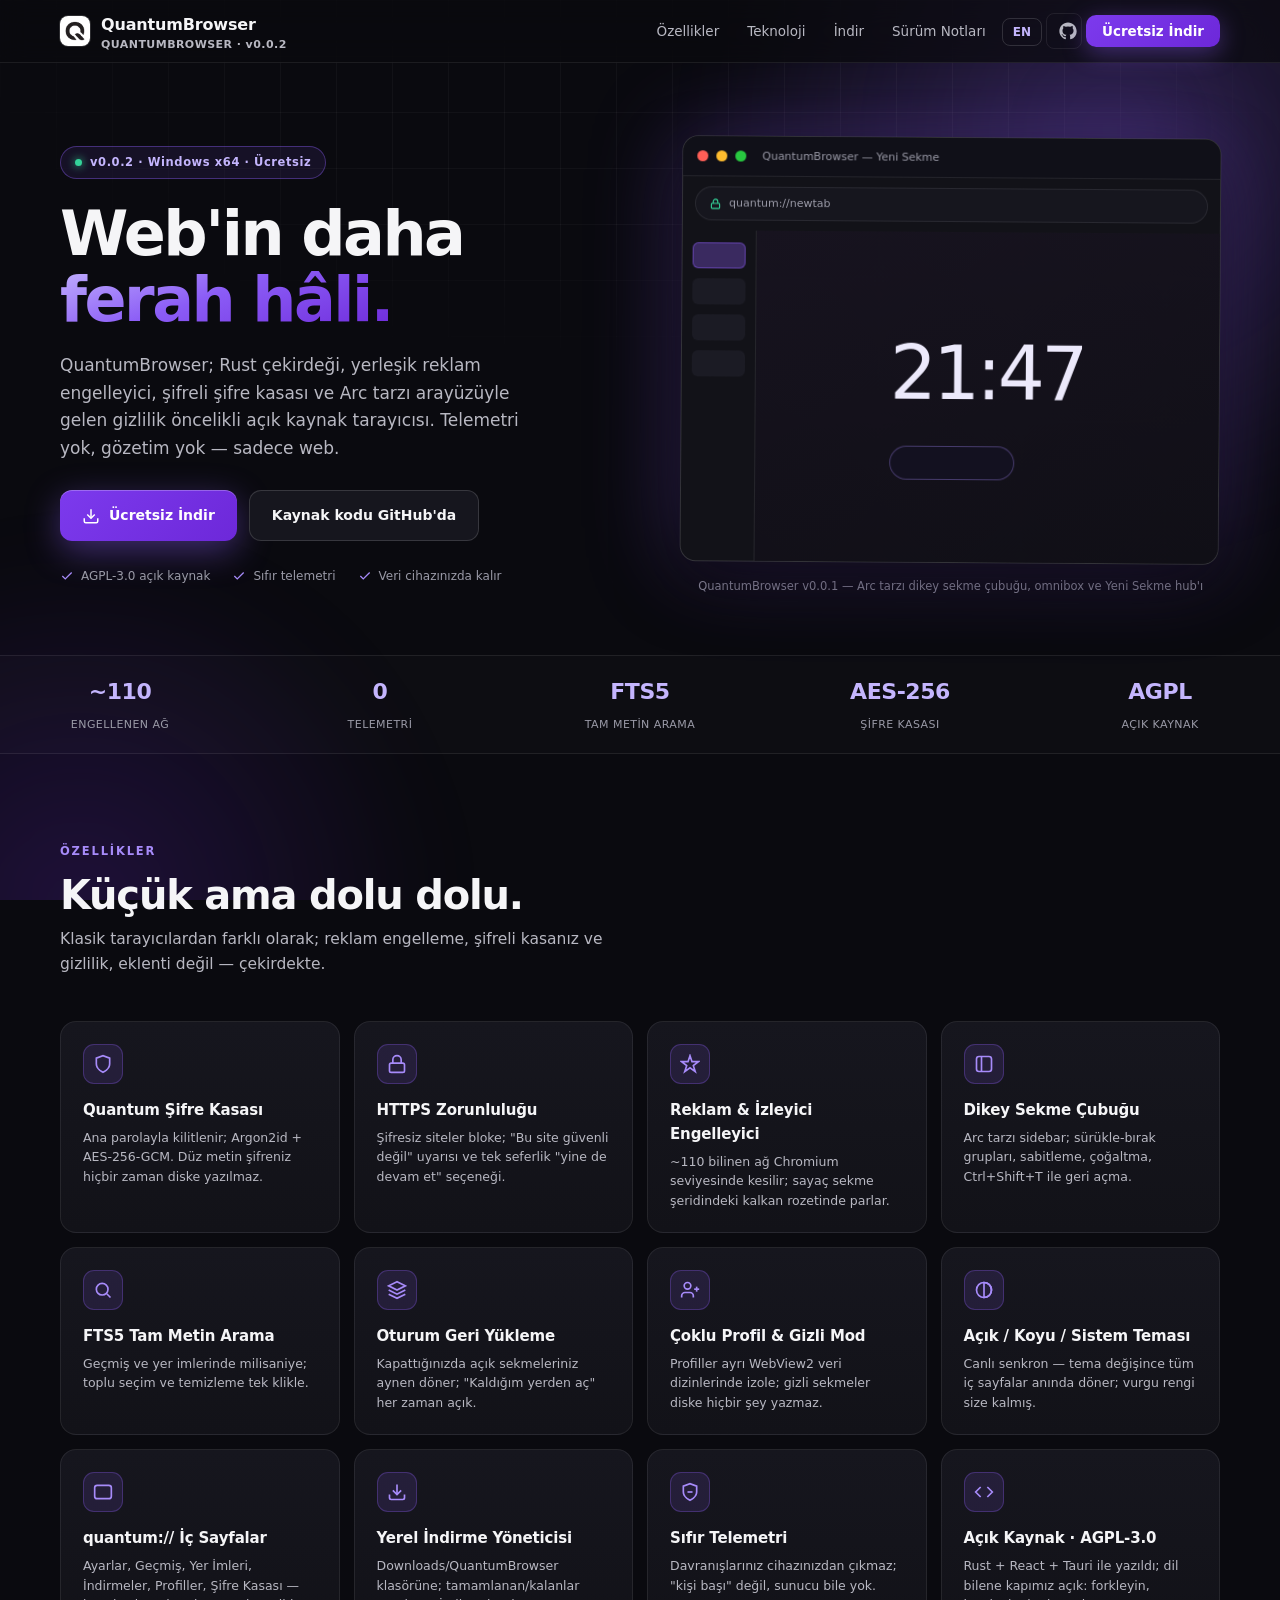
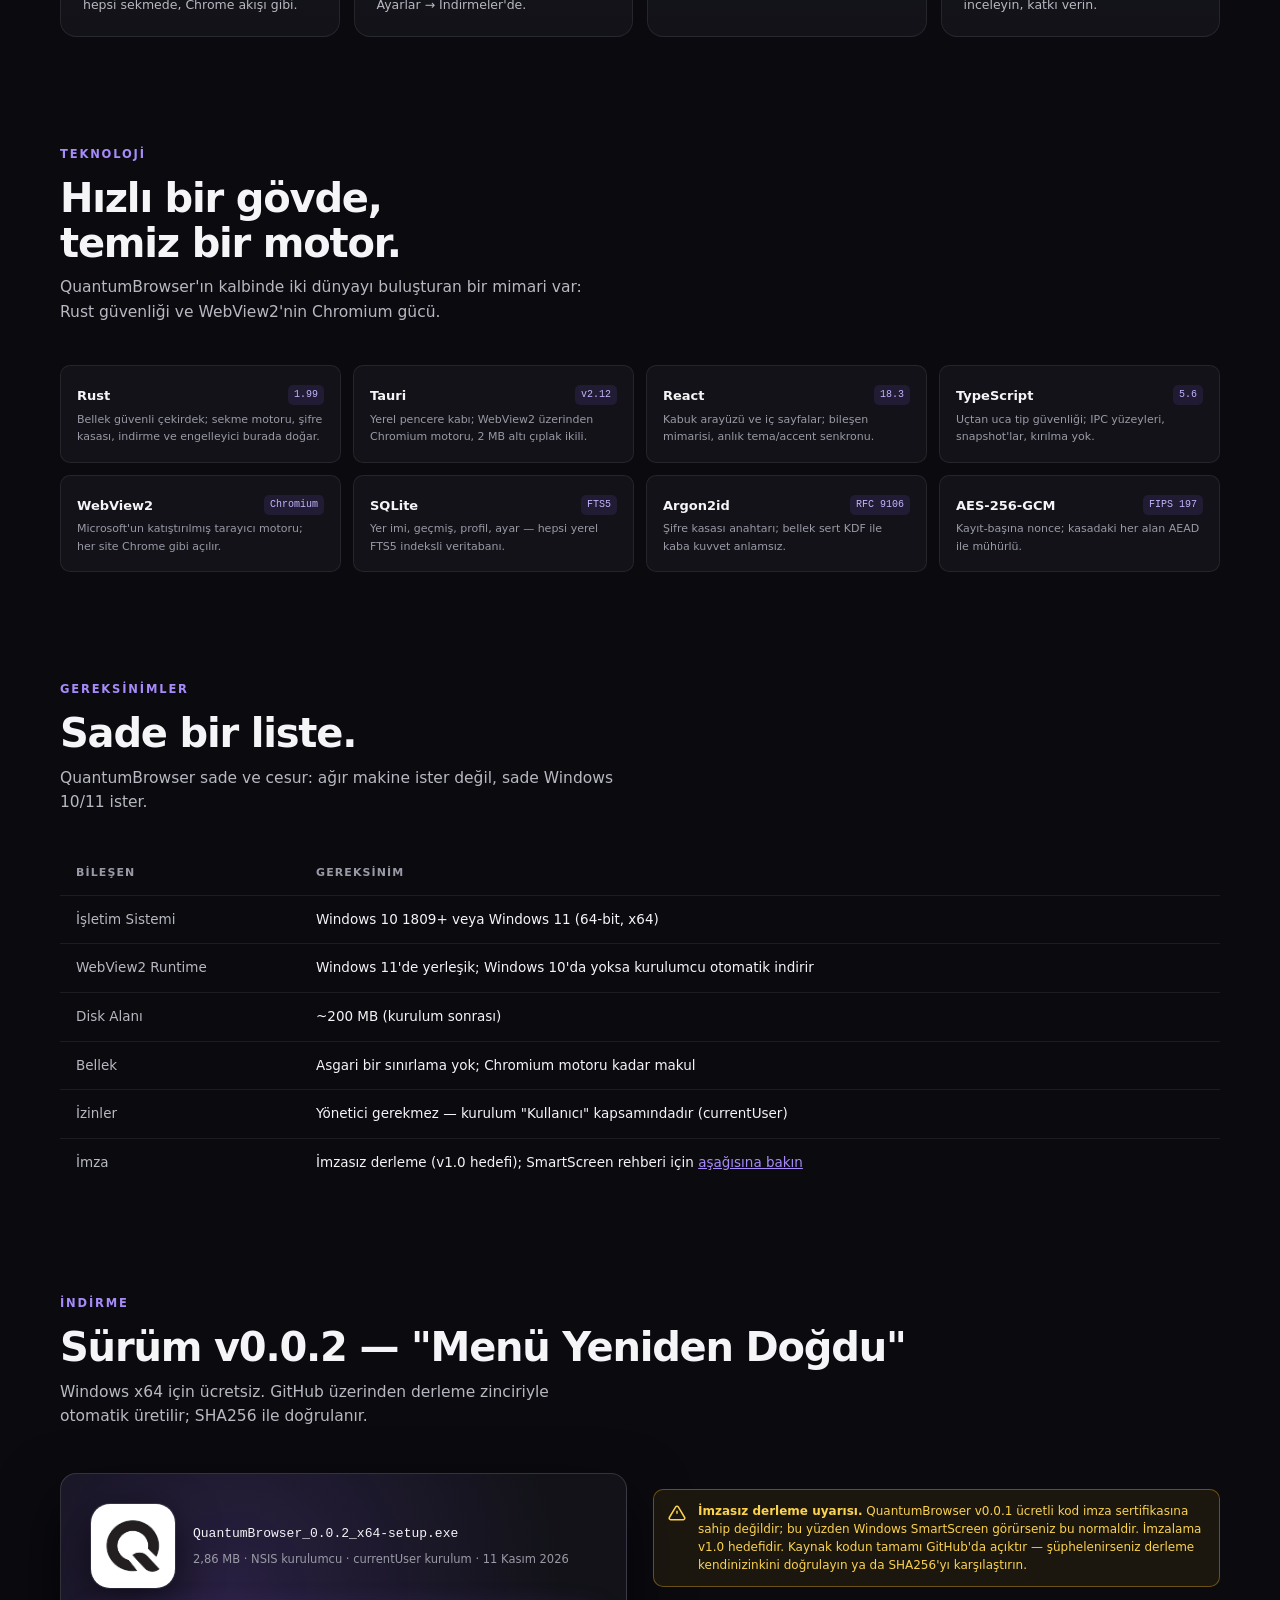
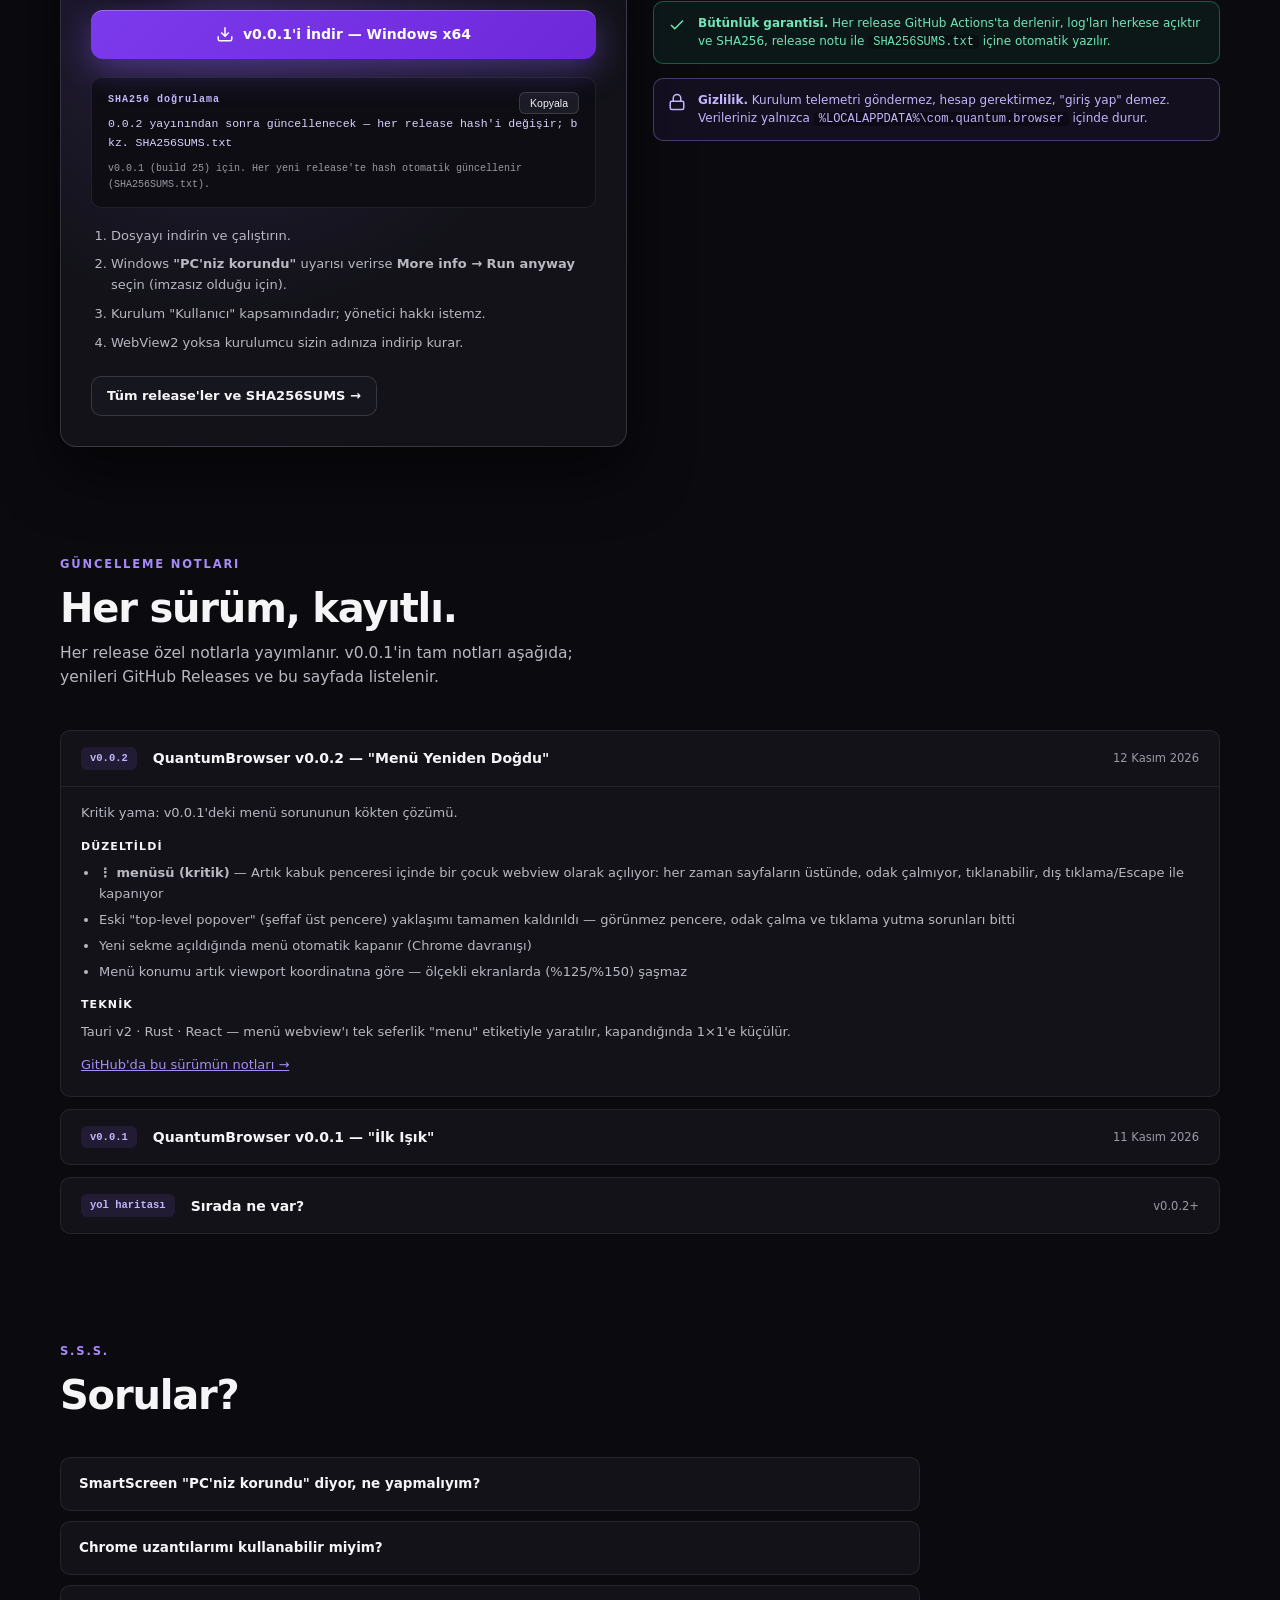
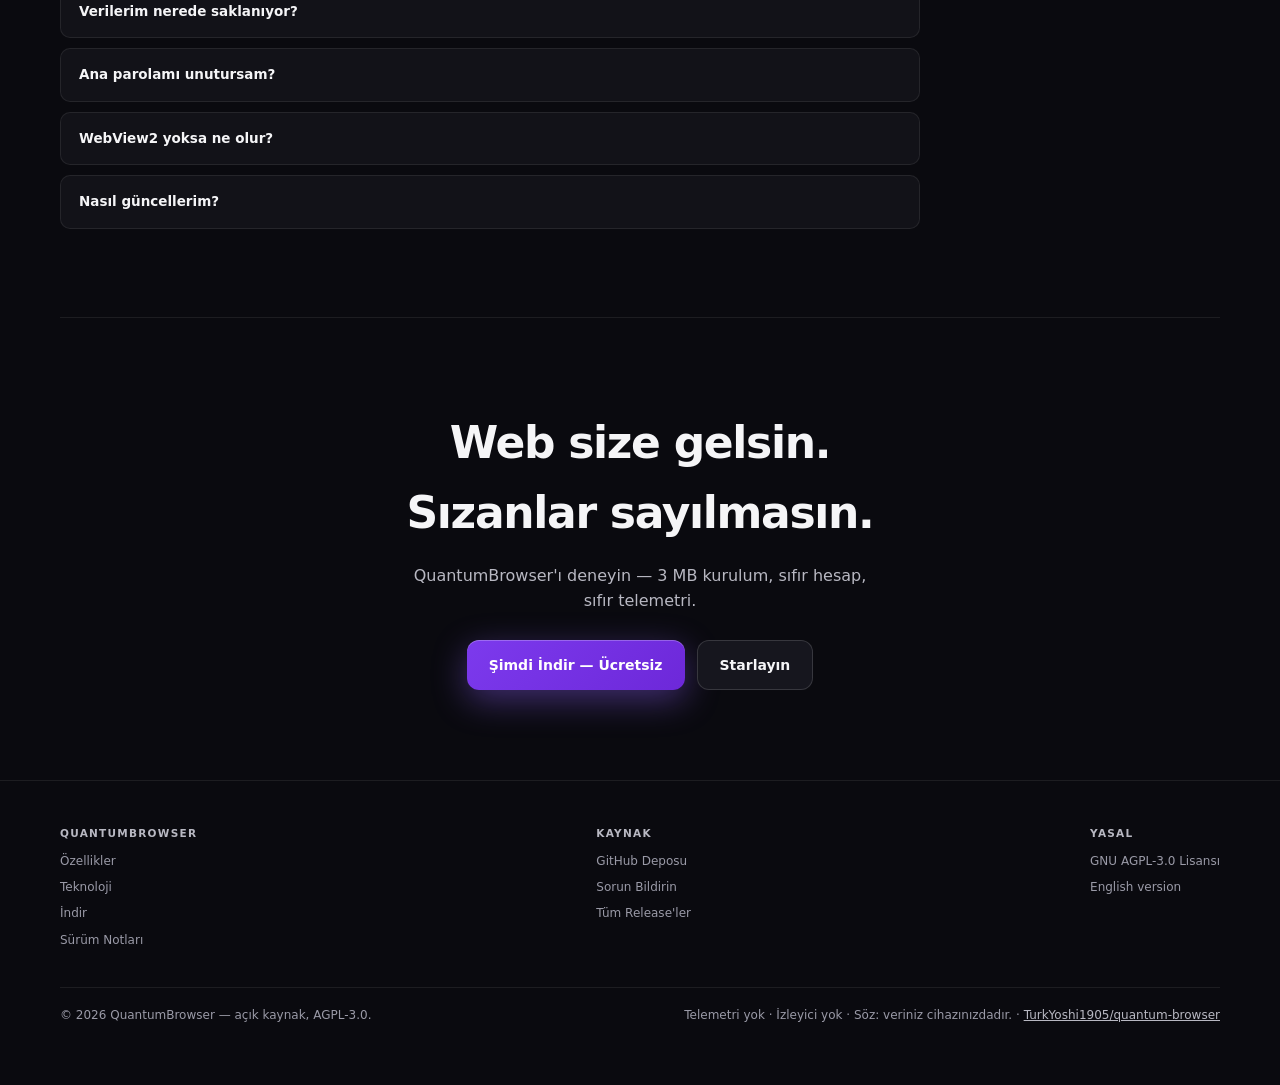
==== commit 402afe1b: "site: v0.0.2 - menu notlari, indirme/sha kutusu, surum satiri, EN" ====
--- a/index.html
+++ b/index.html
@@ -31,7 +31,7 @@
   <div class="container nav-inner">
     <a class="brand" href="#">
       <img src="varliklar/logo.png" alt="QuantumBrowser logosu" width="30" height="30" />
-      <span>QuantumBrowser<small>QUANTUMBROWSER · v0.0.1</small></span>
+      <span>QuantumBrowser<small>QUANTUMBROWSER · v0.0.2</small></span>
     </a>
     <ul class="nav-links">
       <li><a href="#ozellikler">Özellikler</a></li>
@@ -61,7 +61,7 @@
 <div class="container hero">
   <div class="hero-grid">
     <div>
-      <span class="badge"><span class="dot"></span>v0.0.1 · Windows x64 · Ücretsiz</span>
+      <span class="badge"><span class="dot"></span>v0.0.2 · Windows x64 · Ücretsiz</span>
       <h1 class="hero-title">Web'in daha<br /><span class="accent">ferah hâli.</span></h1>
       <p class="hero-sub">QuantumBrowser; Rust çekirdeği, yerleşik reklam engelleyici, şifreli şifre kasası ve Arc tarzı arayüzüyle gelen gizlilik öncelikli açık kaynak tarayıcısı. Telemetri yok, gözetim yok — sadece web.</p>
       <div class="hero-ctas">
@@ -186,24 +186,24 @@
 <section id="indirme" style="padding-top: 20px;">
   <div class="container">
     <p class="eyebrow">İndirme</p>
-    <h2 class="section-title">Sürüm v0.0.1 — "İlk Işık"</h2>
+    <h2 class="section-title">Sürüm v0.0.2 — "Menü Yeniden Doğdu"</h2>
     <p class="section-sub">Windows x64 için ücretsiz. GitHub üzerinden derleme zinciriyle otomatik üretilir; SHA256 ile doğrulanır.</p>
     <div class="download-wrap">
       <div class="exe-card">
         <div class="exe-head">
           <img class="exe-icon" src="varliklar/logo.png" alt="QuantumBrowser .exe ikonu" width="84" height="84" />
           <div>
-            <div class="exe-name">QuantumBrowser_0.0.1_x64-setup.exe</div>
+            <div class="exe-name">QuantumBrowser_0.0.2_x64-setup.exe</div>
             <div class="exe-meta">2,86 MB · NSIS kurulumcu · currentUser kurulum · 11 Kasım 2026</div>
           </div>
         </div>
-        <a class="btn btn-primary" style="width: 100%; justify-content: center;" href="https://github.com/TurkYoshi1905/quantum-browser/releases/latest/download/QuantumBrowser_0.0.1_x64-setup.exe">
+        <a class="btn btn-primary" style="width: 100%; justify-content: center;" href="https://github.com/TurkYoshi1905/quantum-browser/releases/latest/download/QuantumBrowser_0.0.2_x64-setup.exe">
           <svg width="18" height="18" viewBox="0 0 24 24" fill="none" stroke="currentColor" stroke-width="2" aria-hidden="true"><path d="M21 15v4a2 2 0 0 1-2 2H5a2 2 0 0 1-2-2v-4"/><polyline points="7 10 12 15 17 10"/><line x1="12" y1="15" x2="12" y2="3"/></svg>
           v0.0.1'i İndir — Windows x64
         </a>
         <div class="sha-box">
           <b>SHA256 doğrulama <button class="copy-btn" id="copy-sha" type="button">Kopyala</button></b>
-          <code id="sha-text">DD3CF9C40552DD95E8E4B560B0FF69C4C3C959831E4E79829B3BA5901343EFD5</code>
+          <code id="sha-text">0.0.2 yayınından sonra güncellenecek — her release hash'i değişir; bkz. SHA256SUMS.txt</code>
           <span style="display:block; margin-top:8px; font-size:10px; color: var(--faint)">v0.0.1 (build 25) için. Her yeni release'te hash otomatik güncellenir (SHA256SUMS.txt).</span>
         </div>
         <ol class="steps">
@@ -241,6 +241,22 @@
 
     <div class="notes">
       <details class="note" open>
+        <summary><span class="tag">v0.0.2</span> QuantumBrowser v0.0.2 — "Menü Yeniden Doğdu" <span class="date">12 Kasım 2026</span></summary>
+        <div class="note-body">
+          <p>Kritik yama: v0.0.1'deki menü sorununun kökten çözümü.</p>
+          <h3>Düzeltildi</h3>
+          <ul>
+            <li><strong>⋮ menüsü (kritik)</strong> — Artık kabuk penceresi içinde bir çocuk webview olarak açılıyor: her zaman sayfaların üstünde, odak çalmıyor, tıklanabilir, dış tıklama/Escape ile kapanıyor</li>
+            <li>Eski "top-level popover" (şeffaf üst pencere) yaklaşımı tamamen kaldırıldı — görünmez pencere, odak çalma ve tıklama yutma sorunları bitti</li>
+            <li>Yeni sekme açıldığında menü otomatik kapanır (Chrome davranışı)</li>
+            <li>Menü konumu artık viewport koordinatına göre — ölçekli ekranlarda (%125/%150) şaşmaz</li>
+          </ul>
+          <h3>Teknik</h3>
+          <p>Tauri v2 · Rust · React — menü webview'ı tek seferlik "menu" etiketiyle yaratılır, kapandığında 1×1'e küçülür.</p>
+          <p style="margin-top: 12px;"><a href="https://github.com/TurkYoshi1905/quantum-browser/releases/tag/v0.0.2" target="_blank" rel="noreferrer" style="color: var(--accent-2)">GitHub'da bu sürümün notları →</a></p>
+        </div>
+      </details>
+      <details class="note">
         <summary><span class="tag">v0.0.1</span> QuantumBrowser v0.0.1 — "İlk Işık" <span class="date">11 Kasım 2026</span></summary>
         <div class="note-body">
           <p>İlk genel yayın. Rust + Tauri v2 + React ile inşa edildi; reklam engelleyici, şifre kasası ve gizlilik çekirdekte.</p>
--- a/stil.css
+++ b/stil.css
@@ -92,7 +92,7 @@
 .icon-link { display: grid; place-items: center; width: 36px; height: 36px; border-radius: 8px; border: 1px solid var(--border); color: var(--muted); transition: color .15s, border-color .15s; }
 .icon-link:hover { color: var(--text); border-color: var(--border-strong); }
 .nav-cta {
-  background: var(--accent); color: #fff !important; padding: 8px 16px !important;
+  background: linear-gradient(135deg, #7c3aed, #6d28d9); color: #fff !important; padding: 8px 16px !important;
   border-radius: 10px !important; font-weight: 700 !important;
   box-shadow: 0 6px 24px rgba(139, 92, 246, 0.4);
 }
@@ -106,7 +106,7 @@
 /* ---------- Butonlar ---------- */
 .btn { display: inline-flex; align-items: center; gap: 9px; border: none; border-radius: 12px; cursor: pointer; text-decoration: none; font-weight: 650; font-size: 14px; padding: 13px 22px; transition: transform .15s, filter .15s, background .15s; }
 .btn:active { transform: translateY(1px) scale(.99); }
-.btn-primary { background: linear-gradient(135deg, #8b5cf6, #6d28d9); color: #fff; box-shadow: 0 10px 34px rgba(139, 92, 246, 0.42), inset 0 1px 0 rgba(255,255,255,.25); }
+.btn-primary { background: linear-gradient(135deg, #7c3aed, #6d28d9); color: #fff; box-shadow: 0 10px 34px rgba(139, 92, 246, 0.42), inset 0 1px 0 rgba(255,255,255,.25); }
 .btn-primary:hover { filter: brightness(1.12); }
 .btn-ghost { background: var(--panel-2); color: var(--text); border: 1px solid var(--border-strong); }
 .btn-ghost:hover { background: var(--panel-3); }
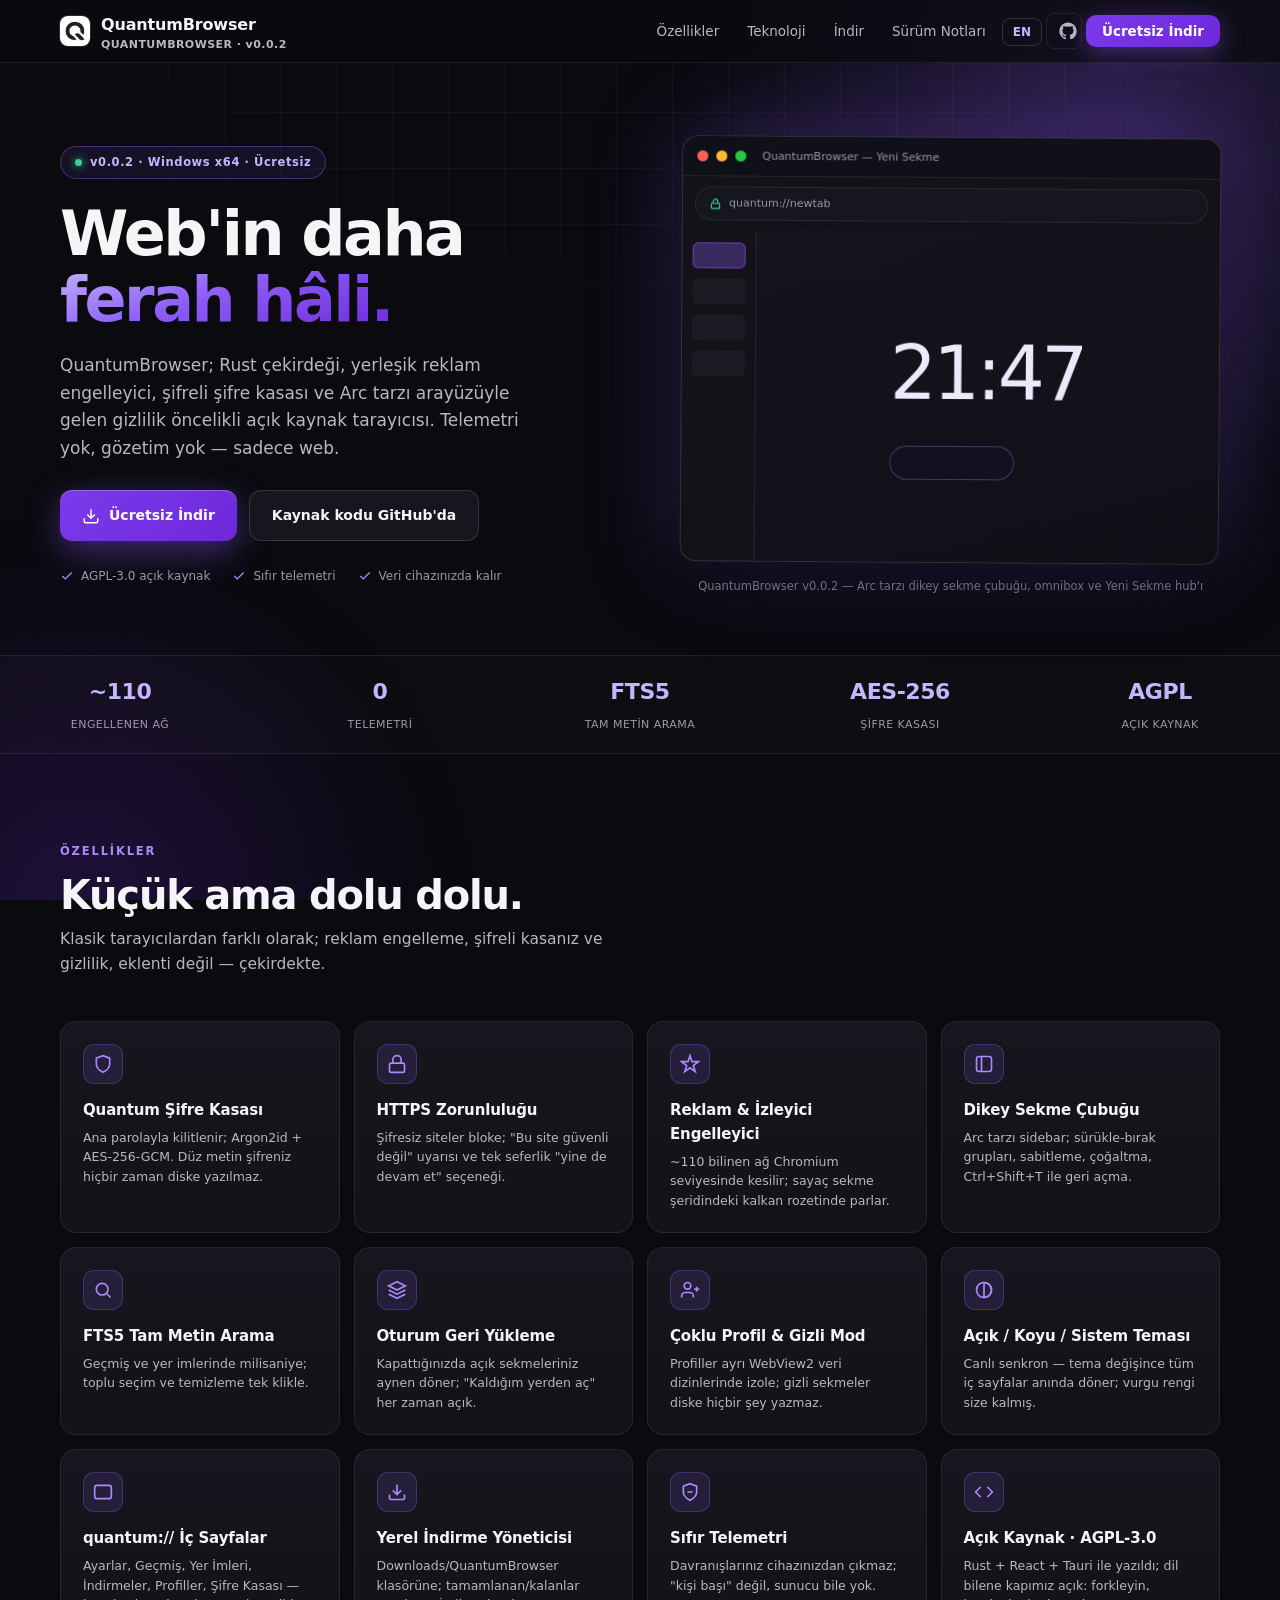
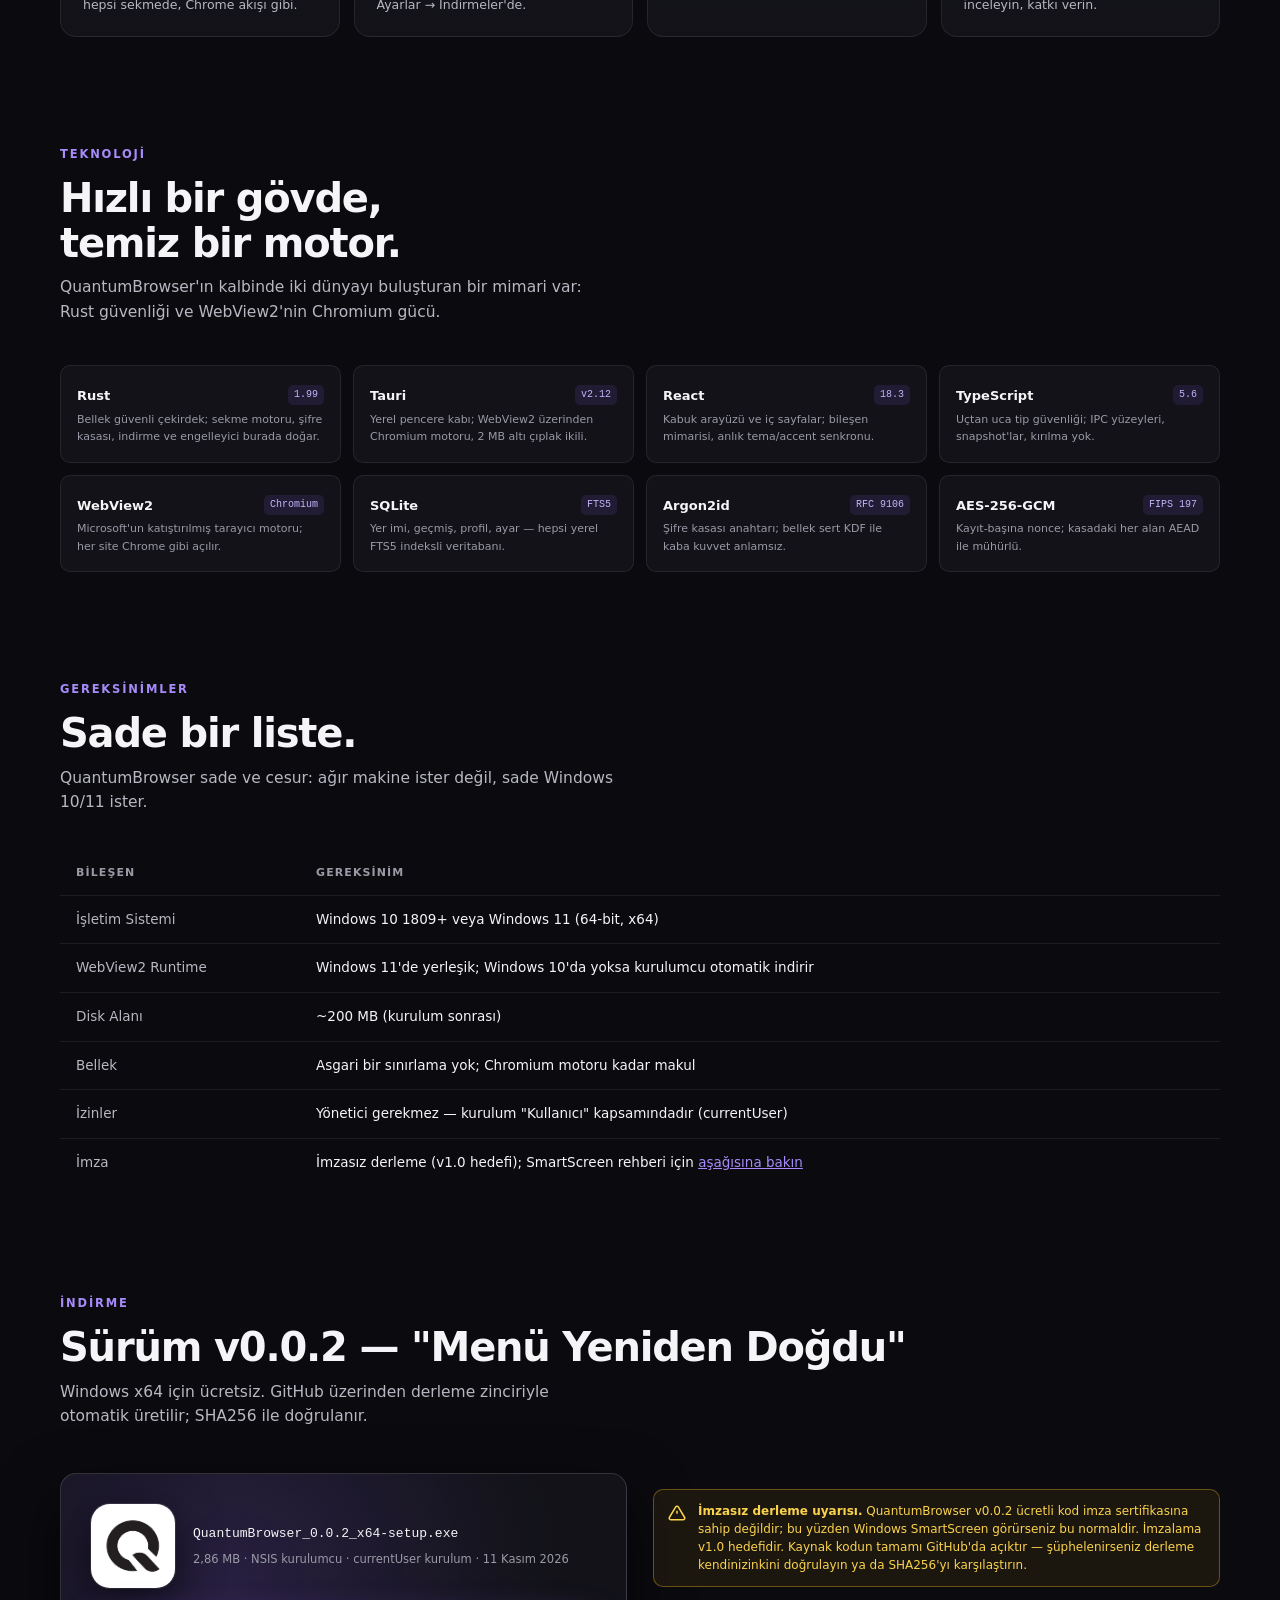
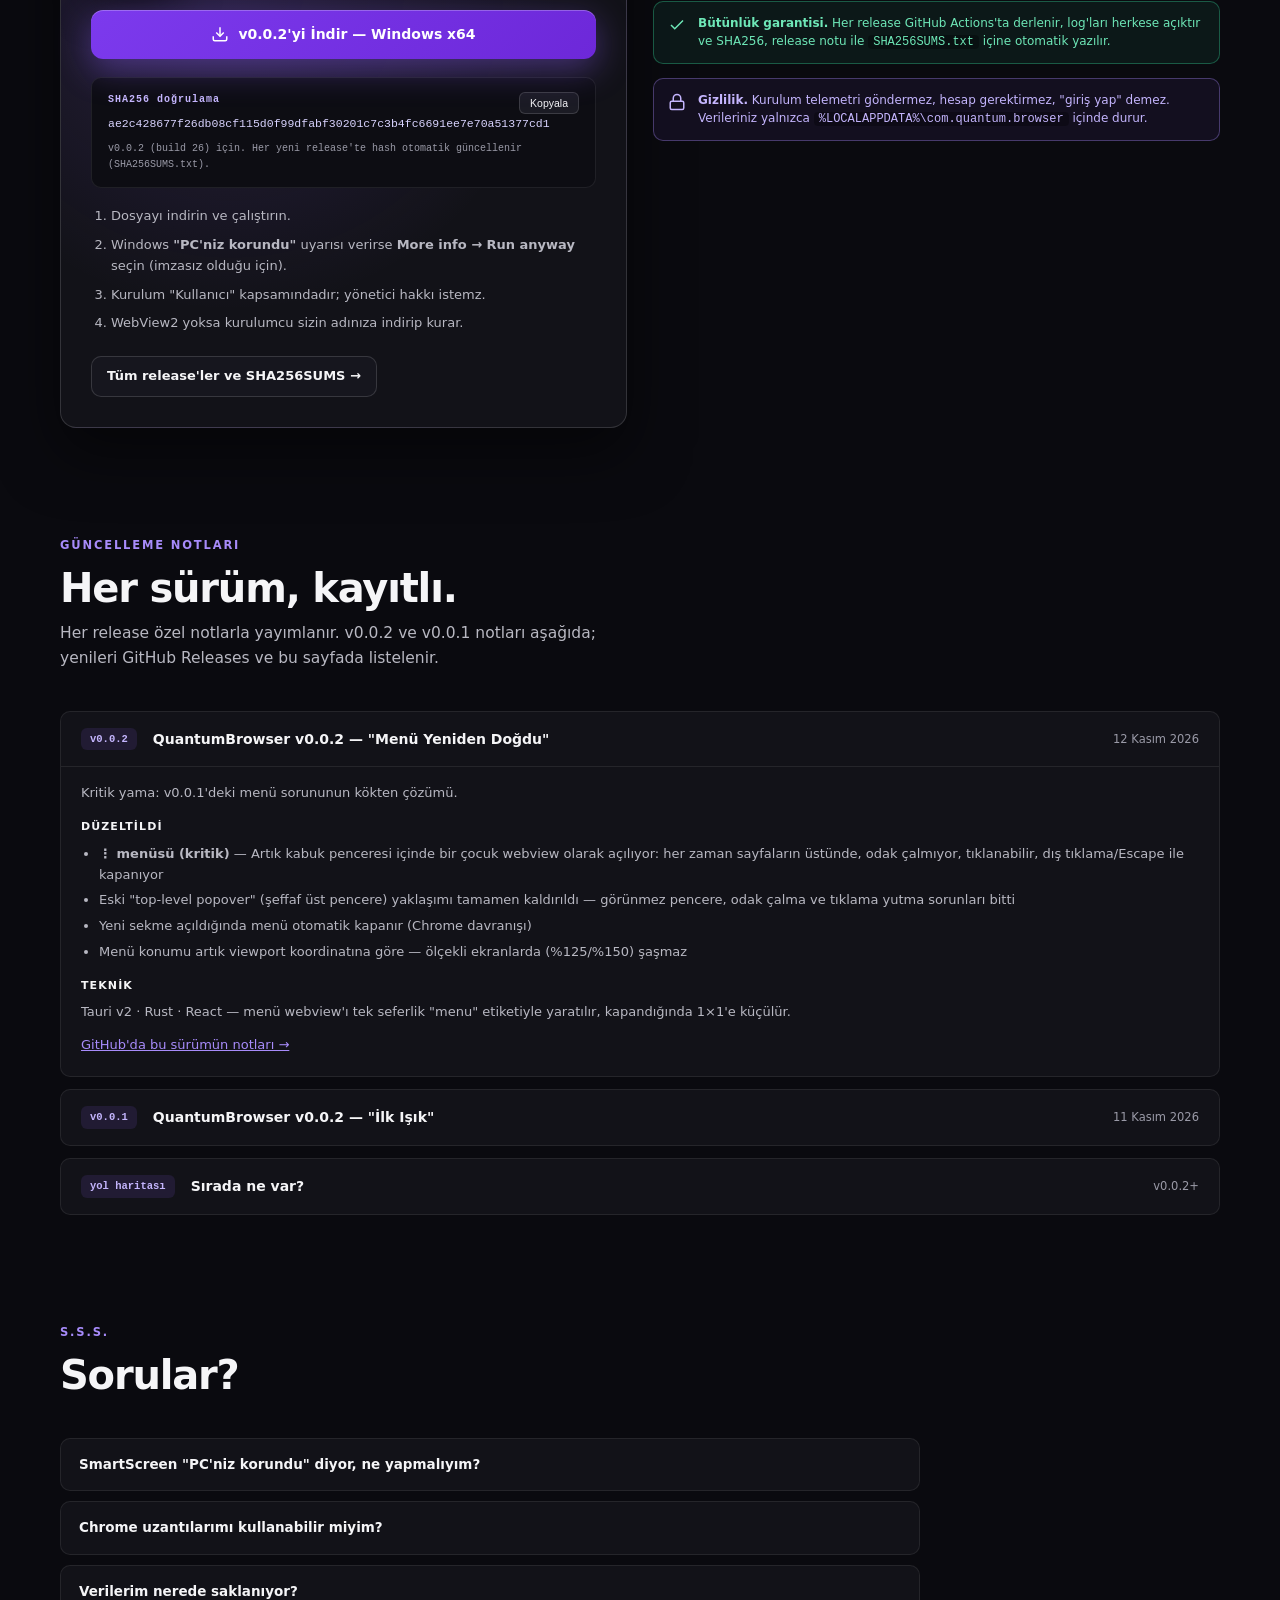
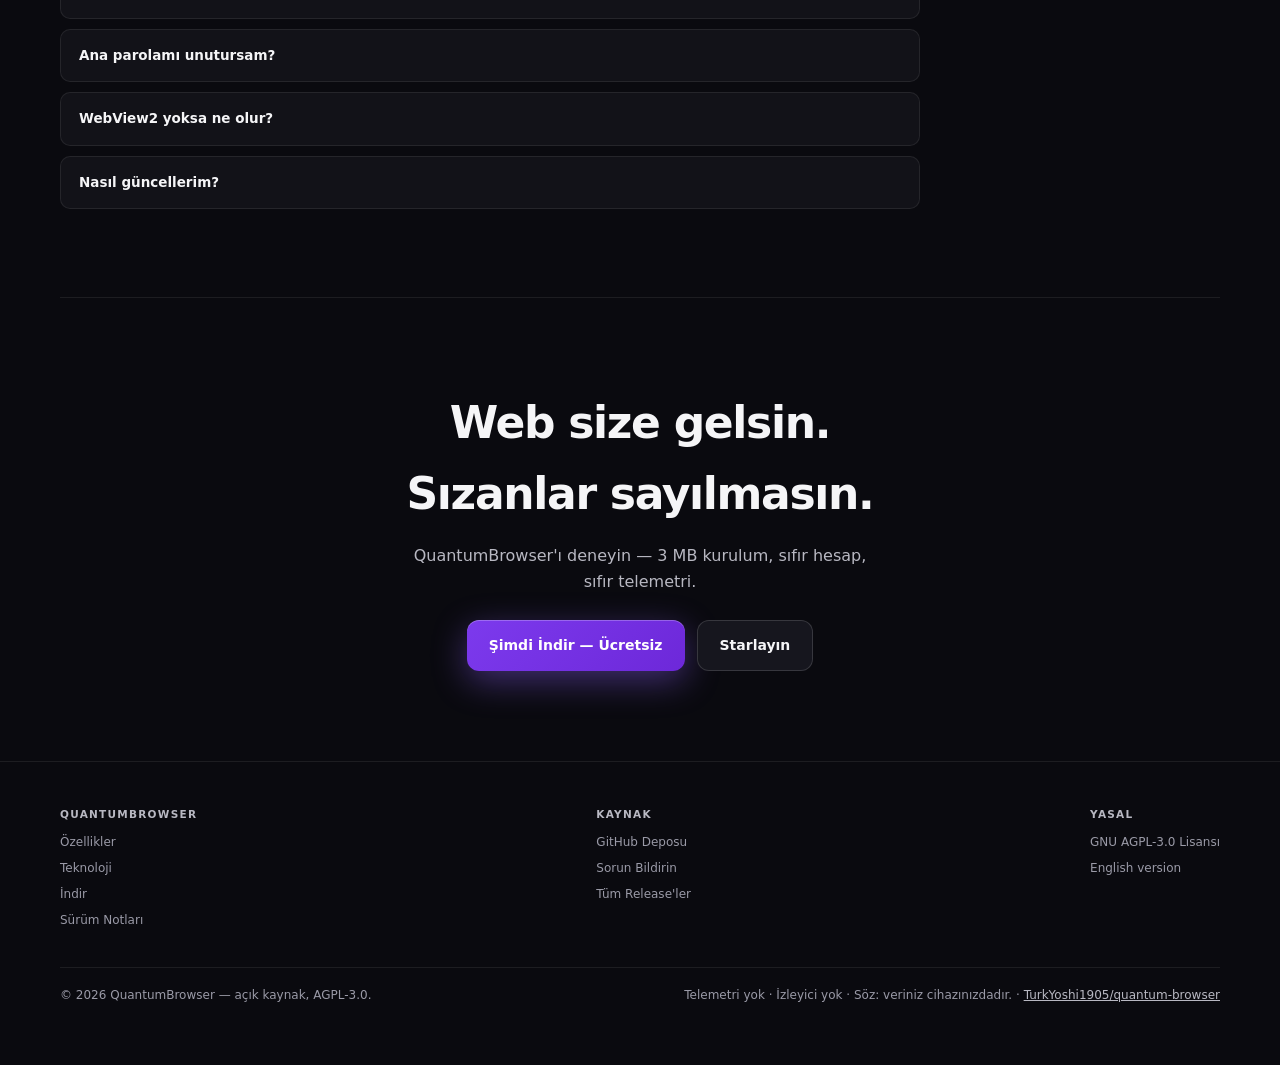
==== commit 5c1854bc: "site: v0.0.2 indirme metinleri + SHA256 (ae2c4286...) gercek hash + release linki; kalan 0.0.1 refer" ====
--- a/index.html
+++ b/index.html
@@ -104,7 +104,7 @@
           </div>
         </div>
       </div>
-      <p class="shot-caption">QuantumBrowser v0.0.1 — Arc tarzı dikey sekme çubuğu, omnibox ve Yeni Sekme hub'ı</p>
+      <p class="shot-caption">QuantumBrowser v0.0.2 — Arc tarzı dikey sekme çubuğu, omnibox ve Yeni Sekme hub'ı</p>
     </div>
   </div>
 </div>
@@ -199,12 +199,12 @@
         </div>
         <a class="btn btn-primary" style="width: 100%; justify-content: center;" href="https://github.com/TurkYoshi1905/quantum-browser/releases/latest/download/QuantumBrowser_0.0.2_x64-setup.exe">
           <svg width="18" height="18" viewBox="0 0 24 24" fill="none" stroke="currentColor" stroke-width="2" aria-hidden="true"><path d="M21 15v4a2 2 0 0 1-2 2H5a2 2 0 0 1-2-2v-4"/><polyline points="7 10 12 15 17 10"/><line x1="12" y1="15" x2="12" y2="3"/></svg>
-          v0.0.1'i İndir — Windows x64
+          v0.0.2'yi İndir — Windows x64
         </a>
         <div class="sha-box">
           <b>SHA256 doğrulama <button class="copy-btn" id="copy-sha" type="button">Kopyala</button></b>
-          <code id="sha-text">0.0.2 yayınından sonra güncellenecek — her release hash'i değişir; bkz. SHA256SUMS.txt</code>
-          <span style="display:block; margin-top:8px; font-size:10px; color: var(--faint)">v0.0.1 (build 25) için. Her yeni release'te hash otomatik güncellenir (SHA256SUMS.txt).</span>
+          <code id="sha-text">ae2c428677f26db08cf115d0f99dfabf30201c7c3b4fc6691ee7e70a51377cd1</code>
+          <span style="display:block; margin-top:8px; font-size:10px; color: var(--faint)">v0.0.2 (build 26) için. Her yeni release'te hash otomatik güncellenir (SHA256SUMS.txt).</span>
         </div>
         <ol class="steps">
           <li>Dosyayı indirin ve çalıştırın.</li>
@@ -217,7 +217,7 @@
       <div>
         <div class="callout">
           <svg width="18" height="18" viewBox="0 0 24 24" fill="none" stroke="currentColor" stroke-width="2" aria-hidden="true" style="flex: 0 0 auto; margin-top: 2px"><path d="M10.29 3.86L1.82 18a2 2 0 0 0 1.71 3h16.94a2 2 0 0 0 1.71-3L13.71 3.86a2 2 0 0 0-3.42 0z"/><line x1="12" y1="9" x2="12" y2="13"/><line x1="12" y1="17" x2="12.01" y2="17"/></svg>
-          <span><strong>İmzasız derleme uyarısı.</strong> QuantumBrowser v0.0.1 ücretli kod imza sertifikasına sahip değildir; bu yüzden Windows SmartScreen görürseniz bu normaldir. İmzalama v1.0 hedefidir. Kaynak kodun tamamı GitHub'da açıktır — şüphelenirseniz derleme kendinizinkini doğrulayın ya da SHA256'yı karşılaştırın.</span>
+          <span><strong>İmzasız derleme uyarısı.</strong> QuantumBrowser v0.0.2 ücretli kod imza sertifikasına sahip değildir; bu yüzden Windows SmartScreen görürseniz bu normaldir. İmzalama v1.0 hedefidir. Kaynak kodun tamamı GitHub'da açıktır — şüphelenirseniz derleme kendinizinkini doğrulayın ya da SHA256'yı karşılaştırın.</span>
         </div>
         <div class="callout green" style="margin-top: 14px;">
           <svg width="18" height="18" viewBox="0 0 24 24" fill="none" stroke="currentColor" stroke-width="2" aria-hidden="true" style="flex: 0 0 auto; margin-top: 2px"><path d="M20 6L9 17l-5-5"/></svg>
@@ -237,7 +237,7 @@
   <div class="container">
     <p class="eyebrow">Güncelleme Notları</p>
     <h2 class="section-title">Her sürüm, kayıtlı.</h2>
-    <p class="section-sub">Her release özel notlarla yayımlanır. v0.0.1'in tam notları aşağıda; yenileri GitHub Releases ve bu sayfada listelenir.</p>
+    <p class="section-sub">Her release özel notlarla yayımlanır. v0.0.2 ve v0.0.1 notları aşağıda; yenileri GitHub Releases ve bu sayfada listelenir.</p>
 
     <div class="notes">
       <details class="note" open>
@@ -257,7 +257,7 @@
         </div>
       </details>
       <details class="note">
-        <summary><span class="tag">v0.0.1</span> QuantumBrowser v0.0.1 — "İlk Işık" <span class="date">11 Kasım 2026</span></summary>
+        <summary><span class="tag">v0.0.1</span> QuantumBrowser v0.0.2 — "İlk Işık" <span class="date">11 Kasım 2026</span></summary>
         <div class="note-body">
           <p>İlk genel yayın. Rust + Tauri v2 + React ile inşa edildi; reklam engelleyici, şifre kasası ve gizlilik çekirdekte.</p>
           <h3>Yeni</h3>
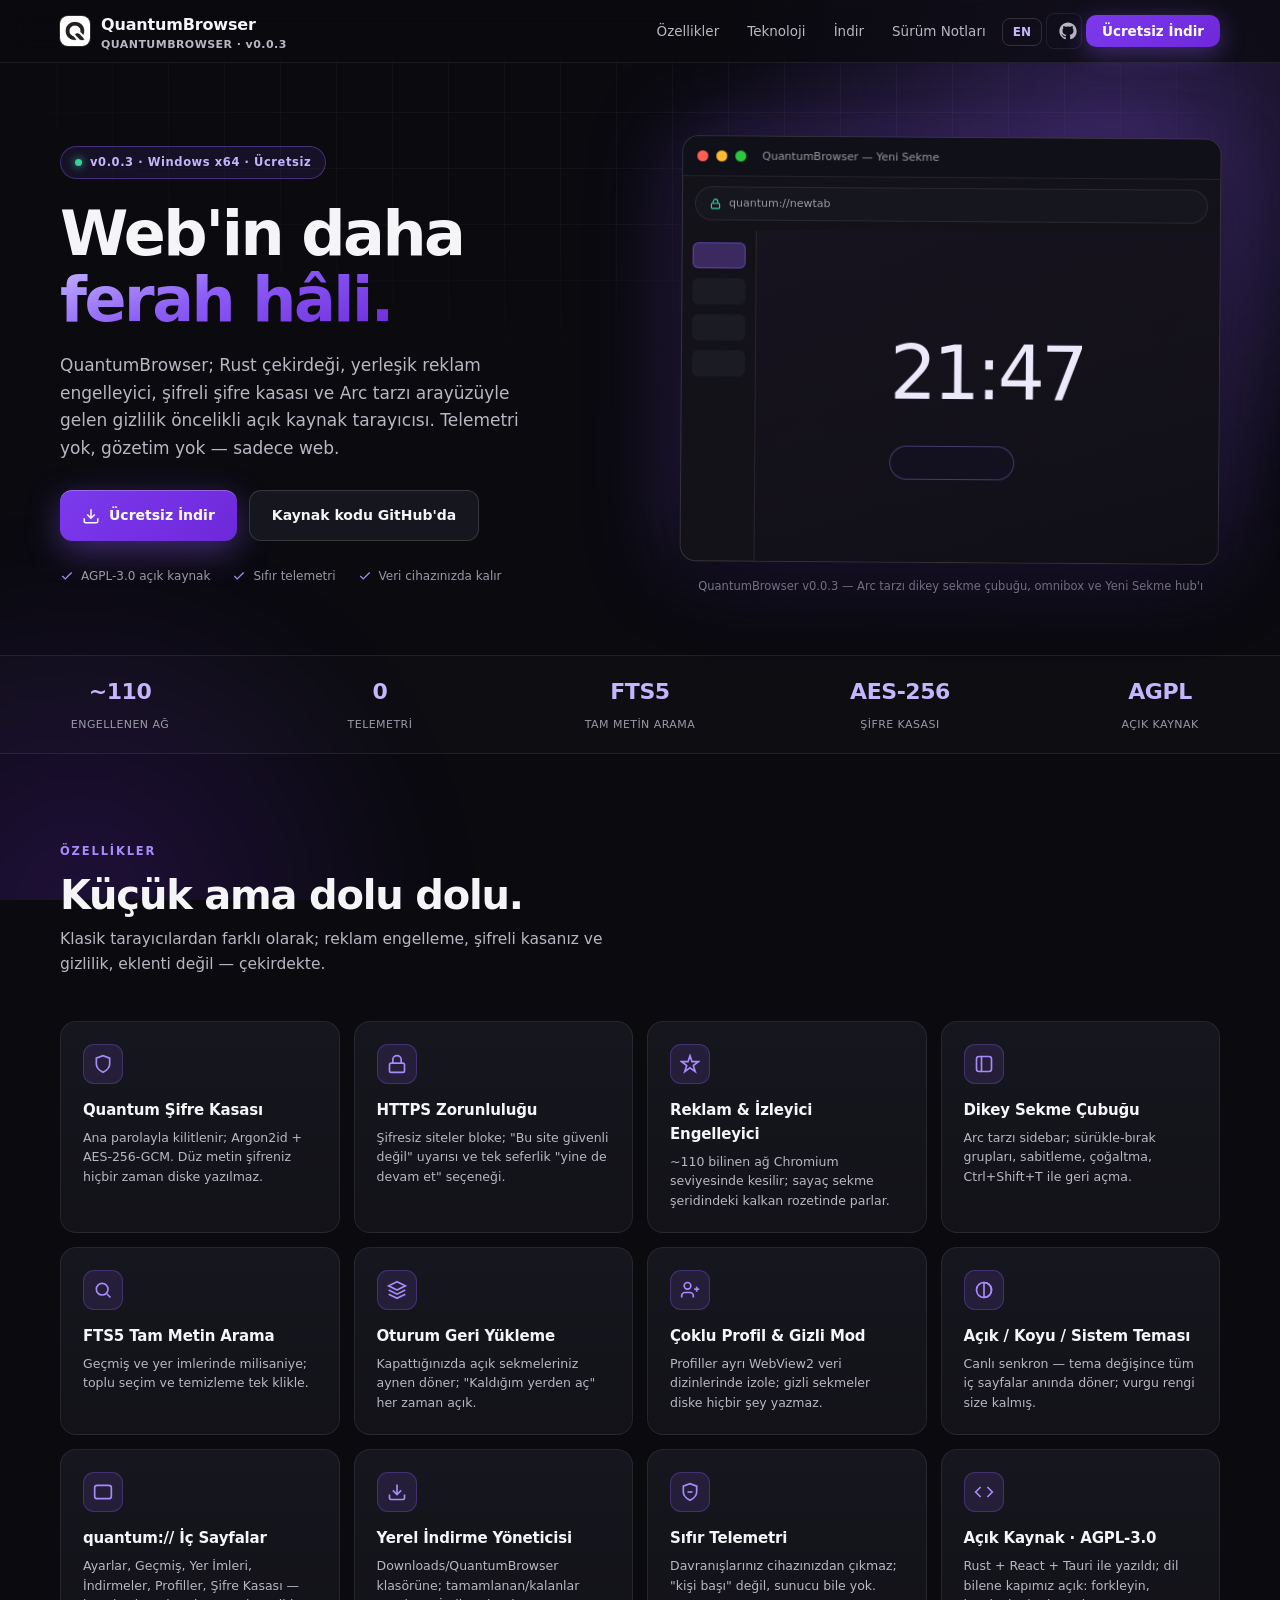
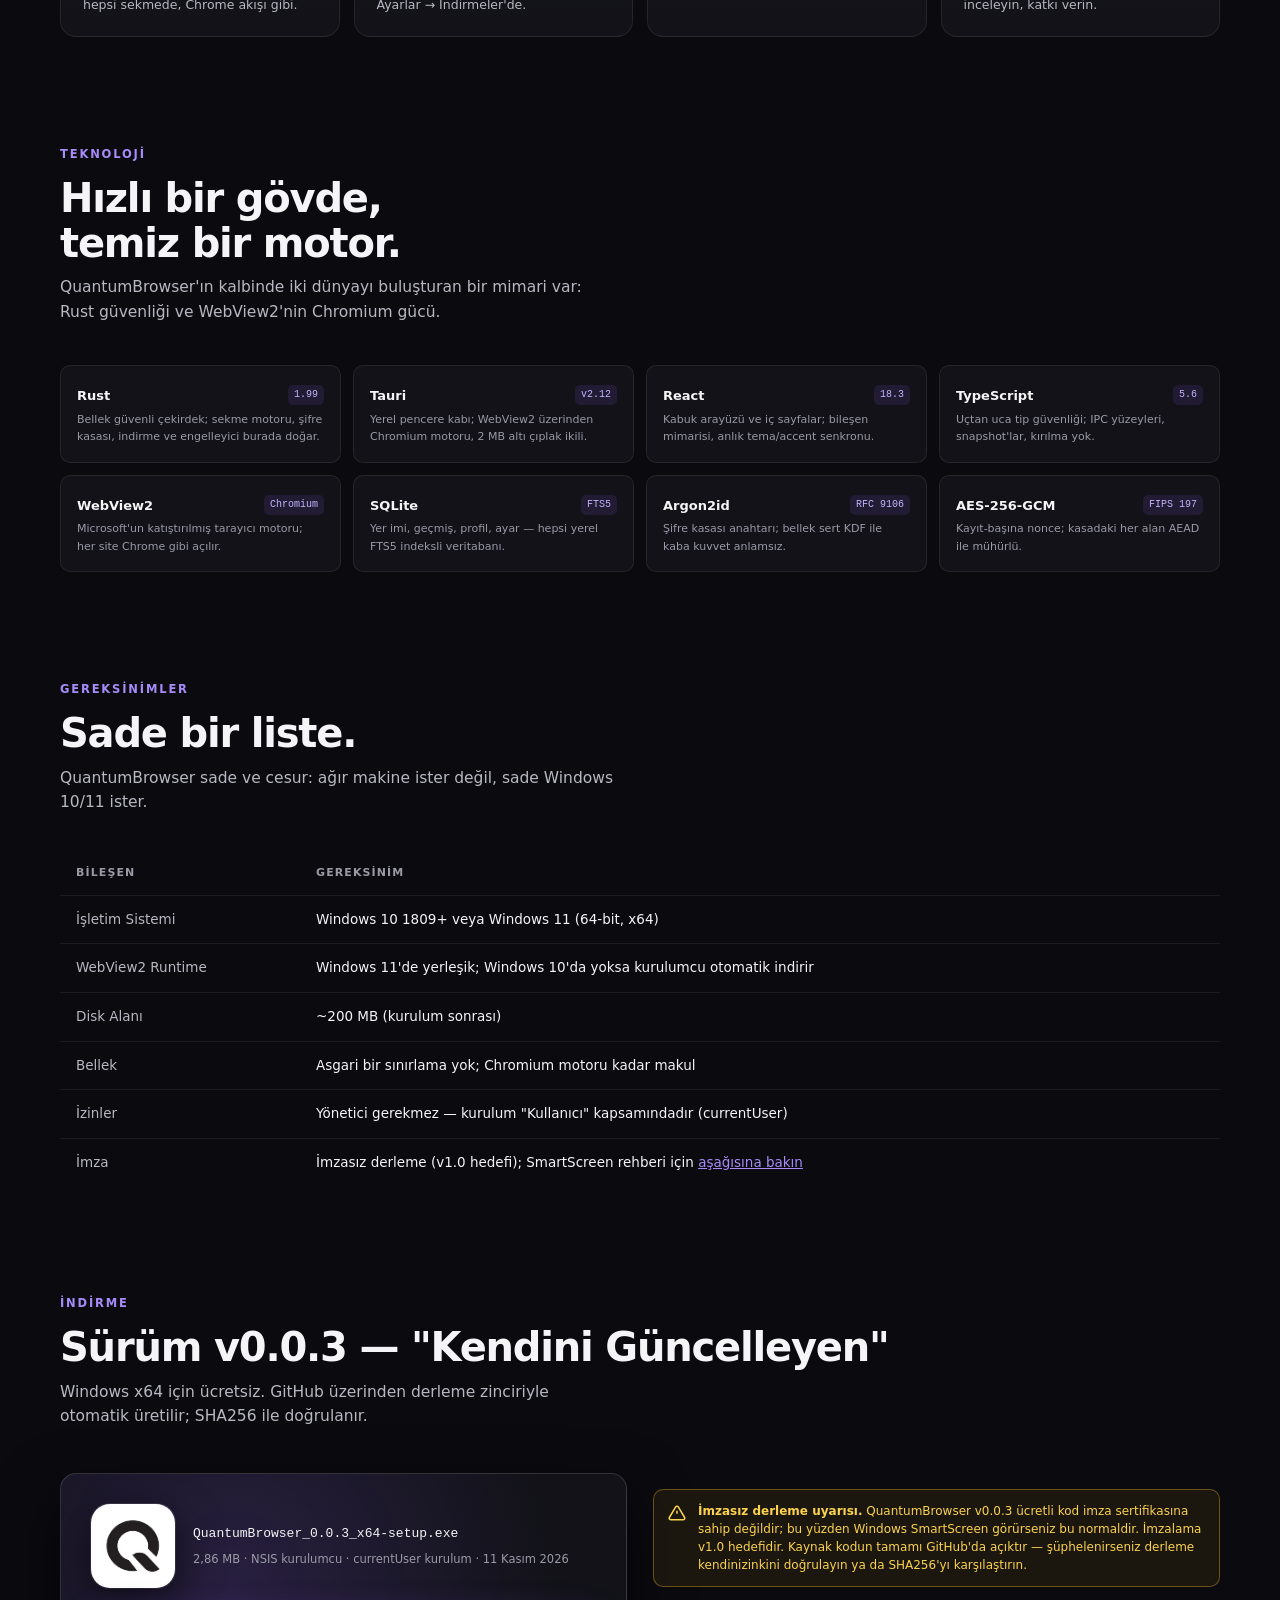
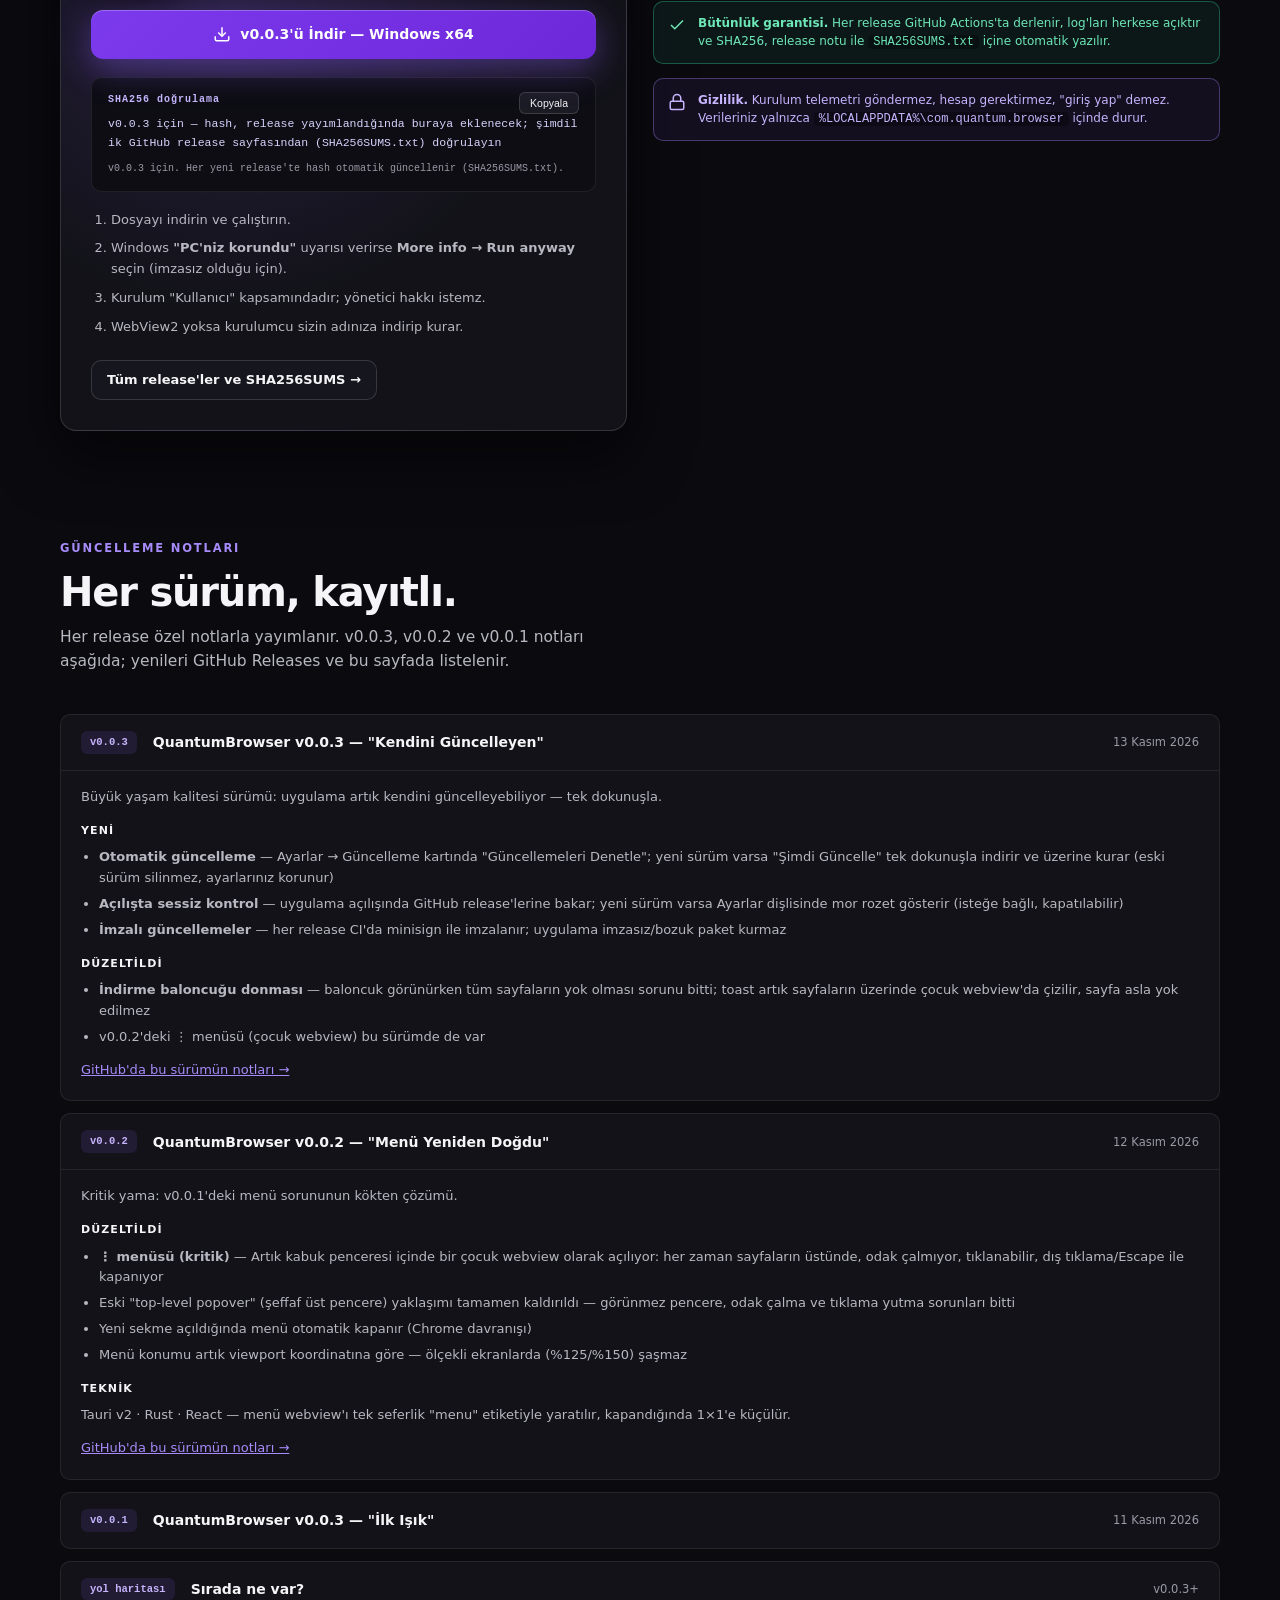
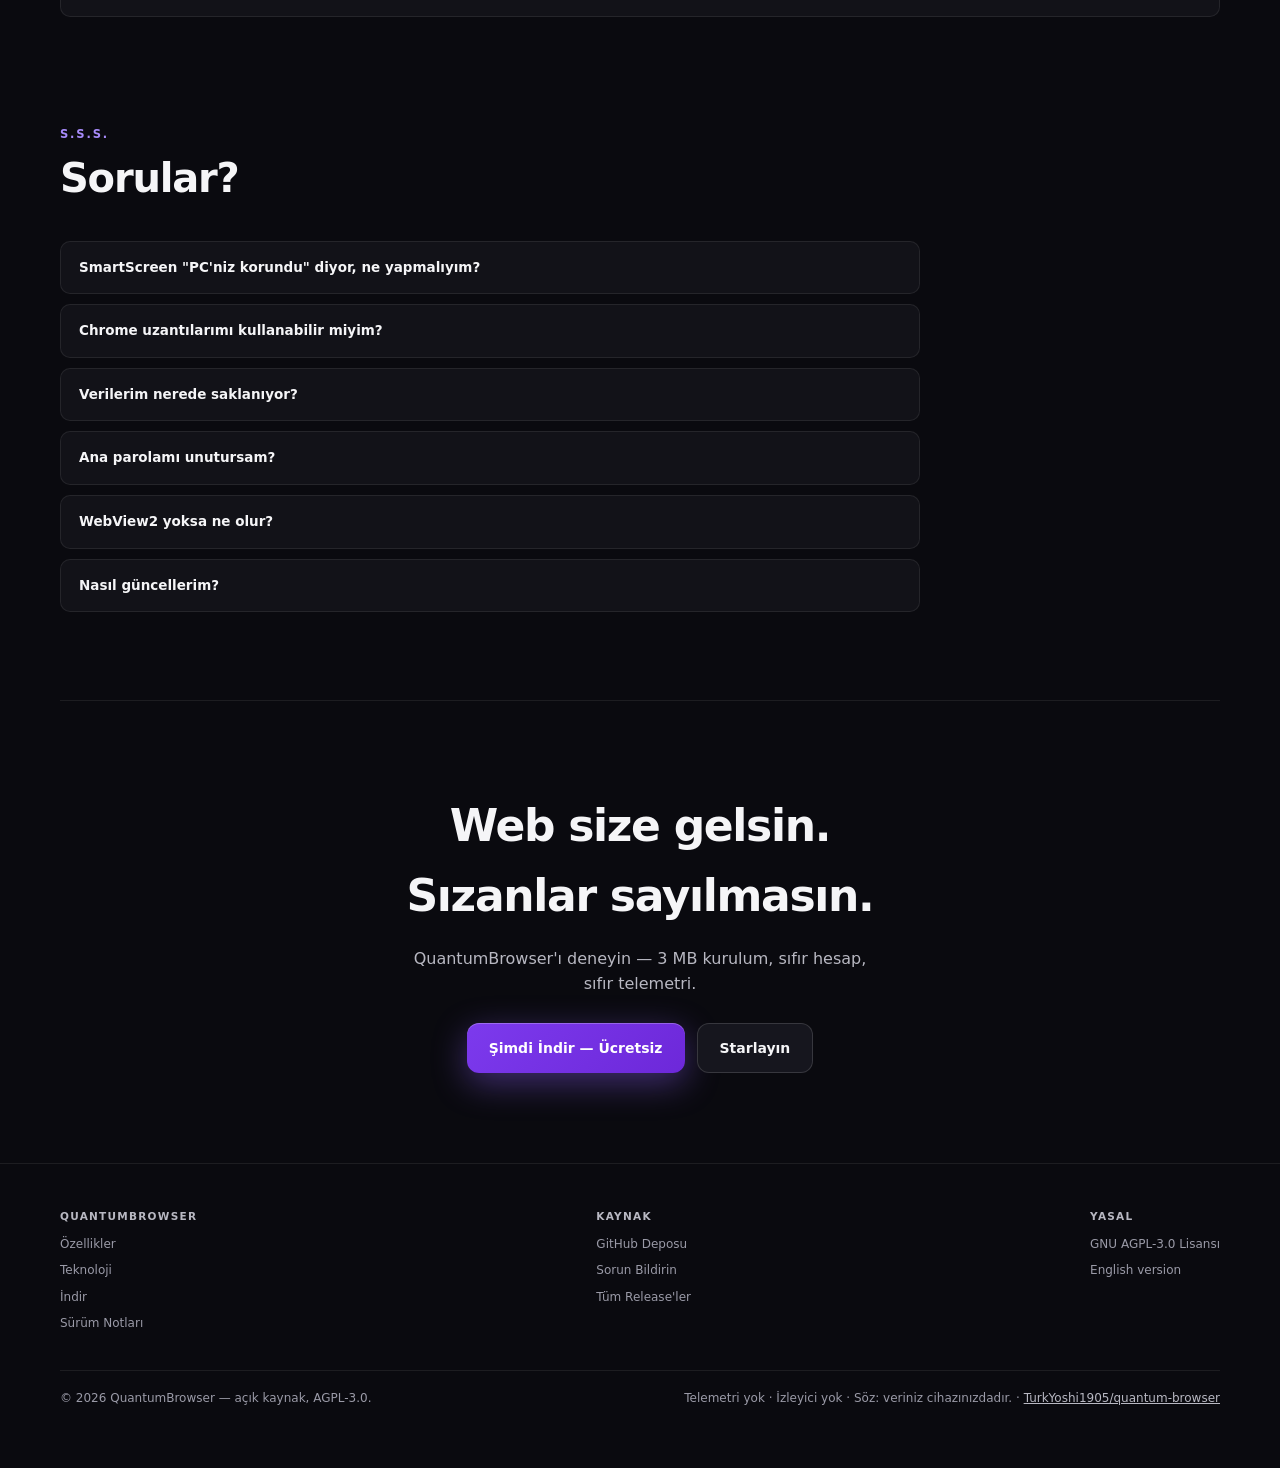
==== commit e5df177c: "site: v0.0.3 - Kendini Guncelleyen surum notlari, indirme linki, SHA256 placeholder, TR+EN" ====
--- a/index.html
+++ b/index.html
@@ -31,7 +31,7 @@
   <div class="container nav-inner">
     <a class="brand" href="#">
       <img src="varliklar/logo.png" alt="QuantumBrowser logosu" width="30" height="30" />
-      <span>QuantumBrowser<small>QUANTUMBROWSER · v0.0.2</small></span>
+      <span>QuantumBrowser<small>QUANTUMBROWSER · v0.0.3</small></span>
     </a>
     <ul class="nav-links">
       <li><a href="#ozellikler">Özellikler</a></li>
@@ -61,7 +61,7 @@
 <div class="container hero">
   <div class="hero-grid">
     <div>
-      <span class="badge"><span class="dot"></span>v0.0.2 · Windows x64 · Ücretsiz</span>
+      <span class="badge"><span class="dot"></span>v0.0.3 · Windows x64 · Ücretsiz</span>
       <h1 class="hero-title">Web'in daha<br /><span class="accent">ferah hâli.</span></h1>
       <p class="hero-sub">QuantumBrowser; Rust çekirdeği, yerleşik reklam engelleyici, şifreli şifre kasası ve Arc tarzı arayüzüyle gelen gizlilik öncelikli açık kaynak tarayıcısı. Telemetri yok, gözetim yok — sadece web.</p>
       <div class="hero-ctas">
@@ -104,7 +104,7 @@
           </div>
         </div>
       </div>
-      <p class="shot-caption">QuantumBrowser v0.0.2 — Arc tarzı dikey sekme çubuğu, omnibox ve Yeni Sekme hub'ı</p>
+      <p class="shot-caption">QuantumBrowser v0.0.3 — Arc tarzı dikey sekme çubuğu, omnibox ve Yeni Sekme hub'ı</p>
     </div>
   </div>
 </div>
@@ -186,25 +186,25 @@
 <section id="indirme" style="padding-top: 20px;">
   <div class="container">
     <p class="eyebrow">İndirme</p>
-    <h2 class="section-title">Sürüm v0.0.2 — "Menü Yeniden Doğdu"</h2>
+    <h2 class="section-title">Sürüm v0.0.3 — "Kendini Güncelleyen"</h2>
     <p class="section-sub">Windows x64 için ücretsiz. GitHub üzerinden derleme zinciriyle otomatik üretilir; SHA256 ile doğrulanır.</p>
     <div class="download-wrap">
       <div class="exe-card">
         <div class="exe-head">
           <img class="exe-icon" src="varliklar/logo.png" alt="QuantumBrowser .exe ikonu" width="84" height="84" />
           <div>
-            <div class="exe-name">QuantumBrowser_0.0.2_x64-setup.exe</div>
+            <div class="exe-name">QuantumBrowser_0.0.3_x64-setup.exe</div>
             <div class="exe-meta">2,86 MB · NSIS kurulumcu · currentUser kurulum · 11 Kasım 2026</div>
           </div>
         </div>
-        <a class="btn btn-primary" style="width: 100%; justify-content: center;" href="https://github.com/TurkYoshi1905/quantum-browser/releases/latest/download/QuantumBrowser_0.0.2_x64-setup.exe">
+        <a class="btn btn-primary" style="width: 100%; justify-content: center;" href="https://github.com/TurkYoshi1905/quantum-browser/releases/latest/download/QuantumBrowser_0.0.3_x64-setup.exe">
           <svg width="18" height="18" viewBox="0 0 24 24" fill="none" stroke="currentColor" stroke-width="2" aria-hidden="true"><path d="M21 15v4a2 2 0 0 1-2 2H5a2 2 0 0 1-2-2v-4"/><polyline points="7 10 12 15 17 10"/><line x1="12" y1="15" x2="12" y2="3"/></svg>
-          v0.0.2'yi İndir — Windows x64
+          v0.0.3'ü İndir — Windows x64
         </a>
         <div class="sha-box">
           <b>SHA256 doğrulama <button class="copy-btn" id="copy-sha" type="button">Kopyala</button></b>
-          <code id="sha-text">ae2c428677f26db08cf115d0f99dfabf30201c7c3b4fc6691ee7e70a51377cd1</code>
-          <span style="display:block; margin-top:8px; font-size:10px; color: var(--faint)">v0.0.2 (build 26) için. Her yeni release'te hash otomatik güncellenir (SHA256SUMS.txt).</span>
+          <code id="sha-text">v0.0.3 için — hash, release yayımlandığında buraya eklenecek; şimdilik GitHub release sayfasından (SHA256SUMS.txt) doğrulayın</code>
+          <span style="display:block; margin-top:8px; font-size:10px; color: var(--faint)">v0.0.3 için. Her yeni release'te hash otomatik güncellenir (SHA256SUMS.txt).</span>
         </div>
         <ol class="steps">
           <li>Dosyayı indirin ve çalıştırın.</li>
@@ -217,7 +217,7 @@
       <div>
         <div class="callout">
           <svg width="18" height="18" viewBox="0 0 24 24" fill="none" stroke="currentColor" stroke-width="2" aria-hidden="true" style="flex: 0 0 auto; margin-top: 2px"><path d="M10.29 3.86L1.82 18a2 2 0 0 0 1.71 3h16.94a2 2 0 0 0 1.71-3L13.71 3.86a2 2 0 0 0-3.42 0z"/><line x1="12" y1="9" x2="12" y2="13"/><line x1="12" y1="17" x2="12.01" y2="17"/></svg>
-          <span><strong>İmzasız derleme uyarısı.</strong> QuantumBrowser v0.0.2 ücretli kod imza sertifikasına sahip değildir; bu yüzden Windows SmartScreen görürseniz bu normaldir. İmzalama v1.0 hedefidir. Kaynak kodun tamamı GitHub'da açıktır — şüphelenirseniz derleme kendinizinkini doğrulayın ya da SHA256'yı karşılaştırın.</span>
+          <span><strong>İmzasız derleme uyarısı.</strong> QuantumBrowser v0.0.3 ücretli kod imza sertifikasına sahip değildir; bu yüzden Windows SmartScreen görürseniz bu normaldir. İmzalama v1.0 hedefidir. Kaynak kodun tamamı GitHub'da açıktır — şüphelenirseniz derleme kendinizinkini doğrulayın ya da SHA256'yı karşılaştırın.</span>
         </div>
         <div class="callout green" style="margin-top: 14px;">
           <svg width="18" height="18" viewBox="0 0 24 24" fill="none" stroke="currentColor" stroke-width="2" aria-hidden="true" style="flex: 0 0 auto; margin-top: 2px"><path d="M20 6L9 17l-5-5"/></svg>
@@ -237,9 +237,27 @@
   <div class="container">
     <p class="eyebrow">Güncelleme Notları</p>
     <h2 class="section-title">Her sürüm, kayıtlı.</h2>
-    <p class="section-sub">Her release özel notlarla yayımlanır. v0.0.2 ve v0.0.1 notları aşağıda; yenileri GitHub Releases ve bu sayfada listelenir.</p>
+    <p class="section-sub">Her release özel notlarla yayımlanır. v0.0.3, v0.0.2 ve v0.0.1 notları aşağıda; yenileri GitHub Releases ve bu sayfada listelenir.</p>
 
     <div class="notes">
+      <details class="note" open>
+        <summary><span class="tag">v0.0.3</span> QuantumBrowser v0.0.3 — "Kendini Güncelleyen" <span class="date">13 Kasım 2026</span></summary>
+        <div class="note-body">
+          <p>Büyük yaşam kalitesi sürümü: uygulama artık kendini güncelleyebiliyor — tek dokunuşla.</p>
+          <h3>Yeni</h3>
+          <ul>
+            <li><strong>Otomatik güncelleme</strong> — Ayarlar → Güncelleme kartında "Güncellemeleri Denetle"; yeni sürüm varsa "Şimdi Güncelle" tek dokunuşla indirir ve üzerine kurar (eski sürüm silinmez, ayarlarınız korunur)</li>
+            <li><strong>Açılışta sessiz kontrol</strong> — uygulama açılışında GitHub release'lerine bakar; yeni sürüm varsa Ayarlar dişlisinde mor rozet gösterir (isteğe bağlı, kapatılabilir)</li>
+            <li><strong>İmzalı güncellemeler</strong> — her release CI'da minisign ile imzalanır; uygulama imzasız/bozuk paket kurmaz</li>
+          </ul>
+          <h3>Düzeltildi</h3>
+          <ul>
+            <li><strong>İndirme baloncuğu donması</strong> — baloncuk görünürken tüm sayfaların yok olması sorunu bitti; toast artık sayfaların üzerinde çocuk webview'da çizilir, sayfa asla yok edilmez</li>
+            <li>v0.0.2'deki ⋮ menüsü (çocuk webview) bu sürümde de var</li>
+          </ul>
+          <p style="margin-top: 12px;"><a href="https://github.com/TurkYoshi1905/quantum-browser/releases/tag/v0.0.3" target="_blank" rel="noreferrer" style="color: var(--accent-2)">GitHub'da bu sürümün notları →</a></p>
+        </div>
+      </details>
       <details class="note" open>
         <summary><span class="tag">v0.0.2</span> QuantumBrowser v0.0.2 — "Menü Yeniden Doğdu" <span class="date">12 Kasım 2026</span></summary>
         <div class="note-body">
@@ -257,7 +275,7 @@
         </div>
       </details>
       <details class="note">
-        <summary><span class="tag">v0.0.1</span> QuantumBrowser v0.0.2 — "İlk Işık" <span class="date">11 Kasım 2026</span></summary>
+        <summary><span class="tag">v0.0.1</span> QuantumBrowser v0.0.3 — "İlk Işık" <span class="date">11 Kasım 2026</span></summary>
         <div class="note-body">
           <p>İlk genel yayın. Rust + Tauri v2 + React ile inşa edildi; reklam engelleyici, şifre kasası ve gizlilik çekirdekte.</p>
           <h3>Yeni</h3>
@@ -291,7 +309,7 @@
         </div>
       </details>
       <details class="note">
-        <summary><span class="tag">yol haritası</span> Sırada ne var? <span class="date">v0.0.2+</span></summary>
+        <summary><span class="tag">yol haritası</span> Sırada ne var? <span class="date">v0.0.3+</span></summary>
         <div class="note-body">
           <ul>
             <li>Kriptografik imza (v1.0 hedefi) ve otomatik güncelleyici</li>
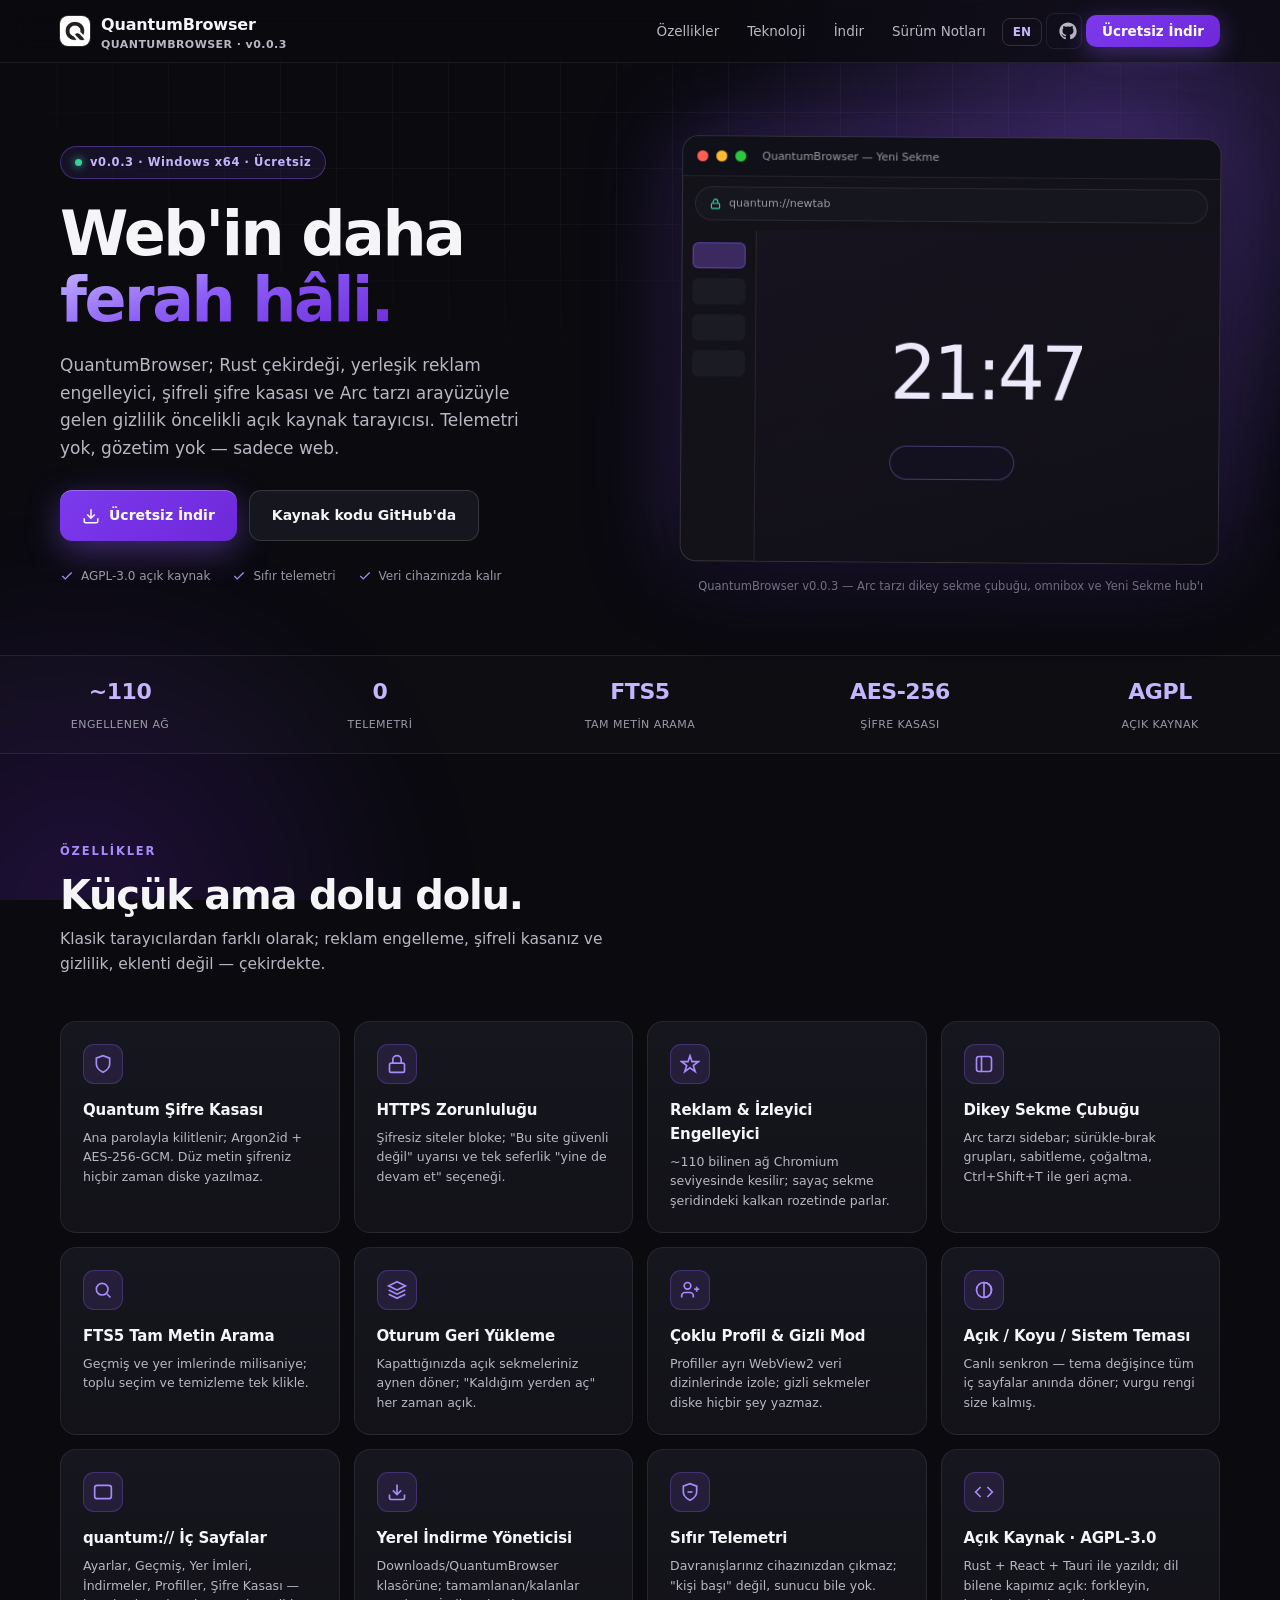
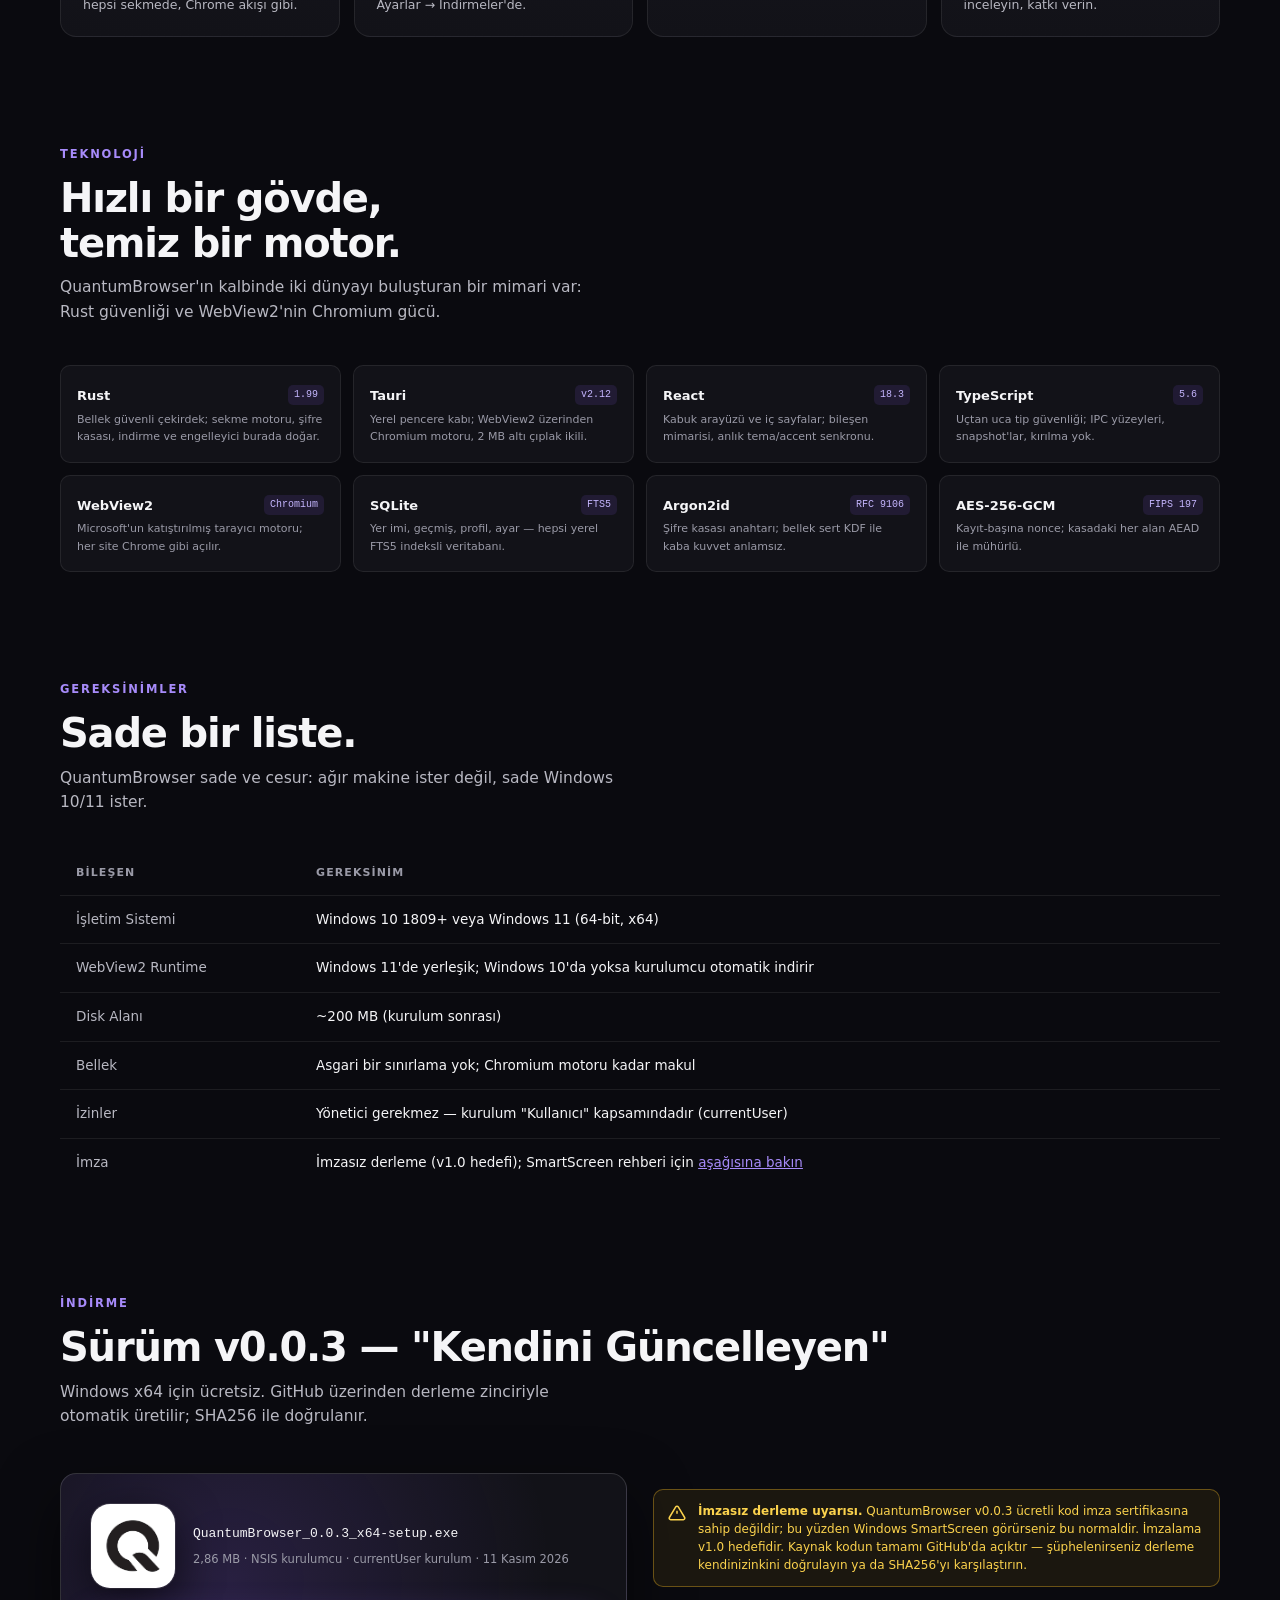
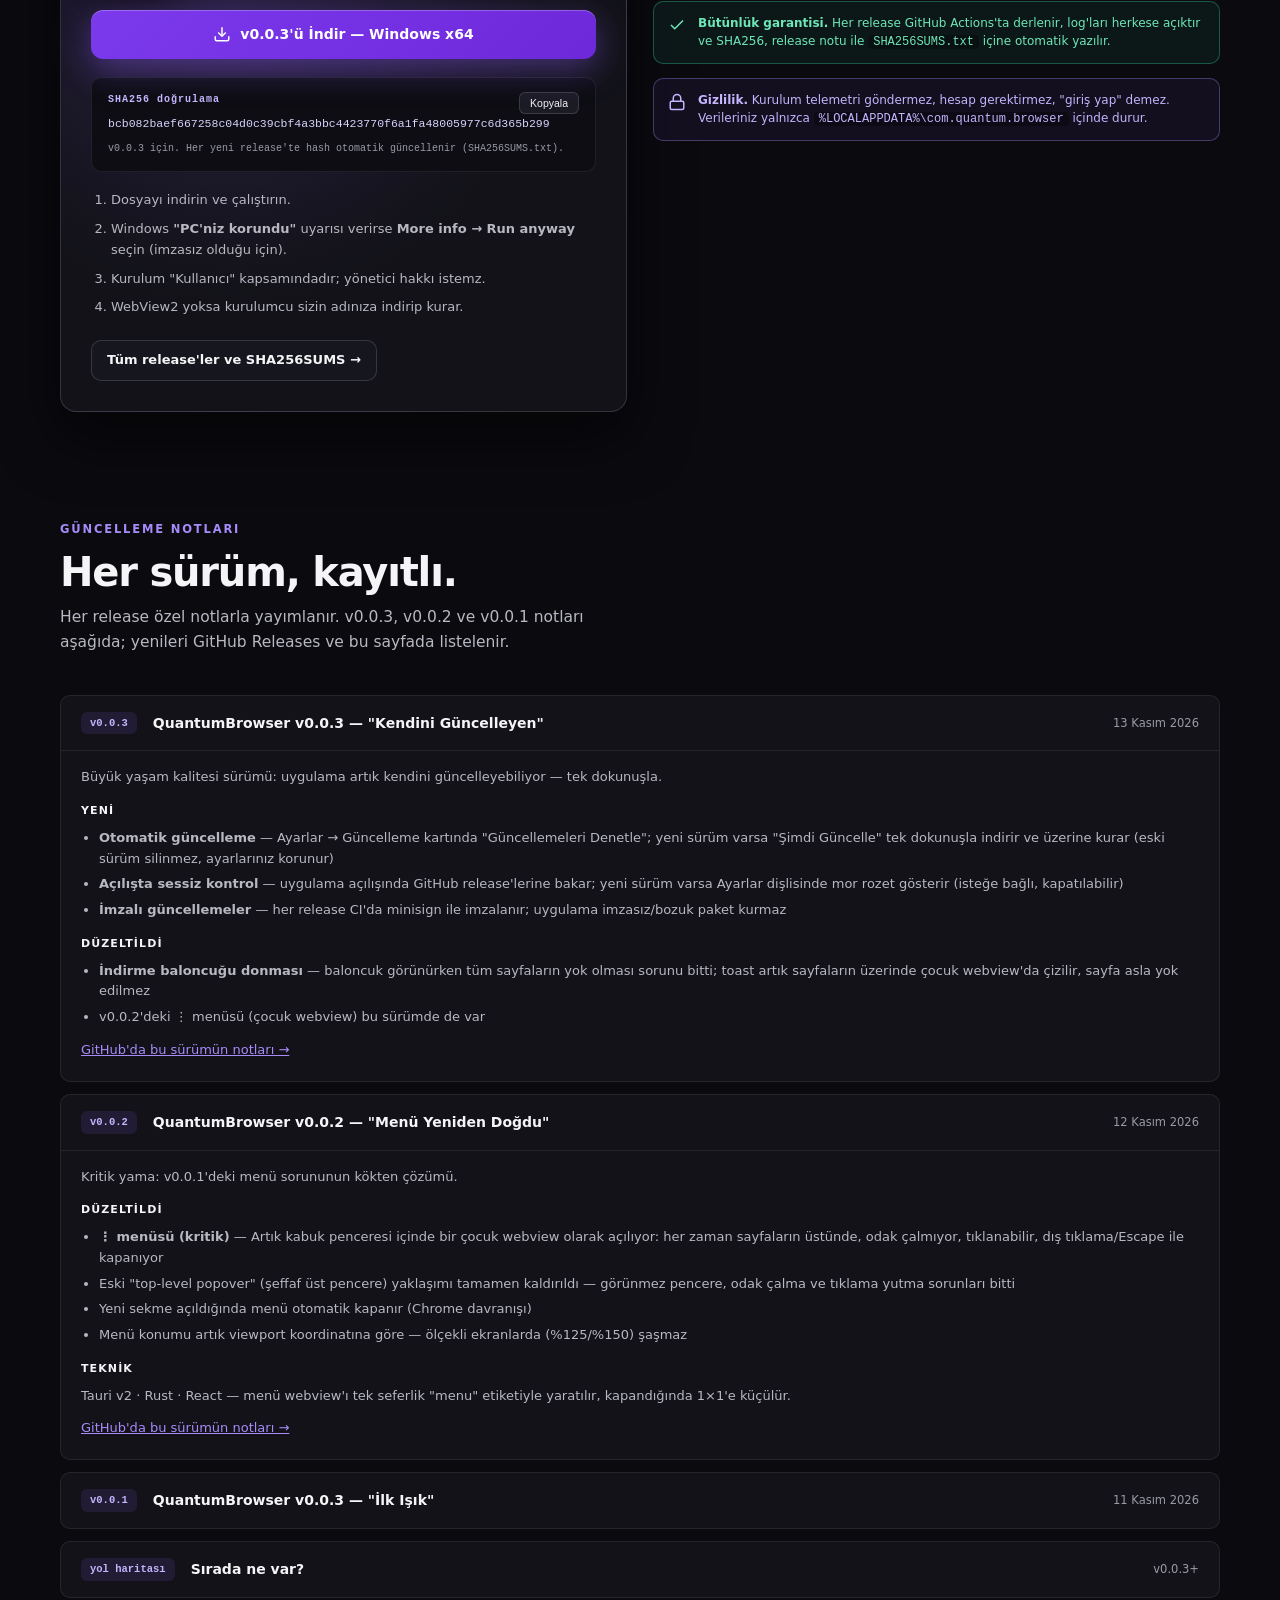
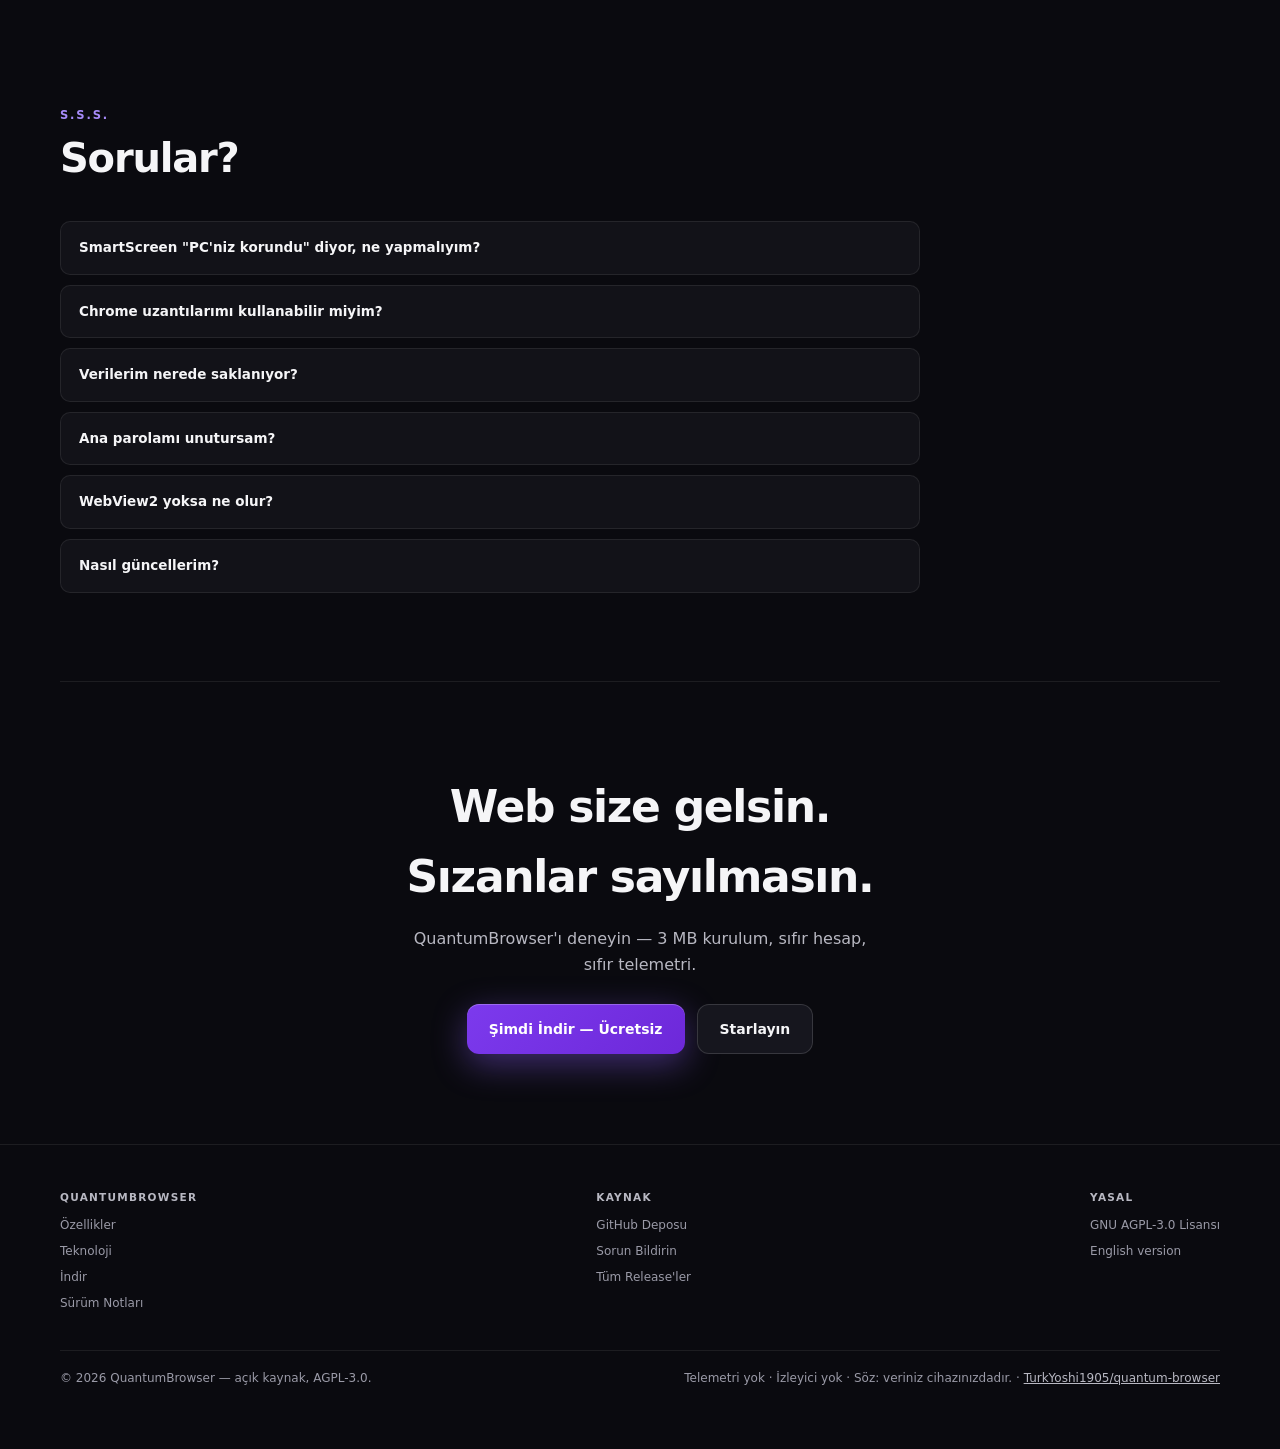
==== commit 546a4262: "site: SHA256 kutusu v0.0.3 build 30 dogrulanmis hash ile guncellendi" ====
--- a/index.html
+++ b/index.html
@@ -203,7 +203,7 @@
         </a>
         <div class="sha-box">
           <b>SHA256 doğrulama <button class="copy-btn" id="copy-sha" type="button">Kopyala</button></b>
-          <code id="sha-text">v0.0.3 için — hash, release yayımlandığında buraya eklenecek; şimdilik GitHub release sayfasından (SHA256SUMS.txt) doğrulayın</code>
+          <code id="sha-text">bcb082baef667258c04d0c39cbf4a3bbc4423770f6a1fa48005977c6d365b299</code>
           <span style="display:block; margin-top:8px; font-size:10px; color: var(--faint)">v0.0.3 için. Her yeni release'te hash otomatik güncellenir (SHA256SUMS.txt).</span>
         </div>
         <ol class="steps">
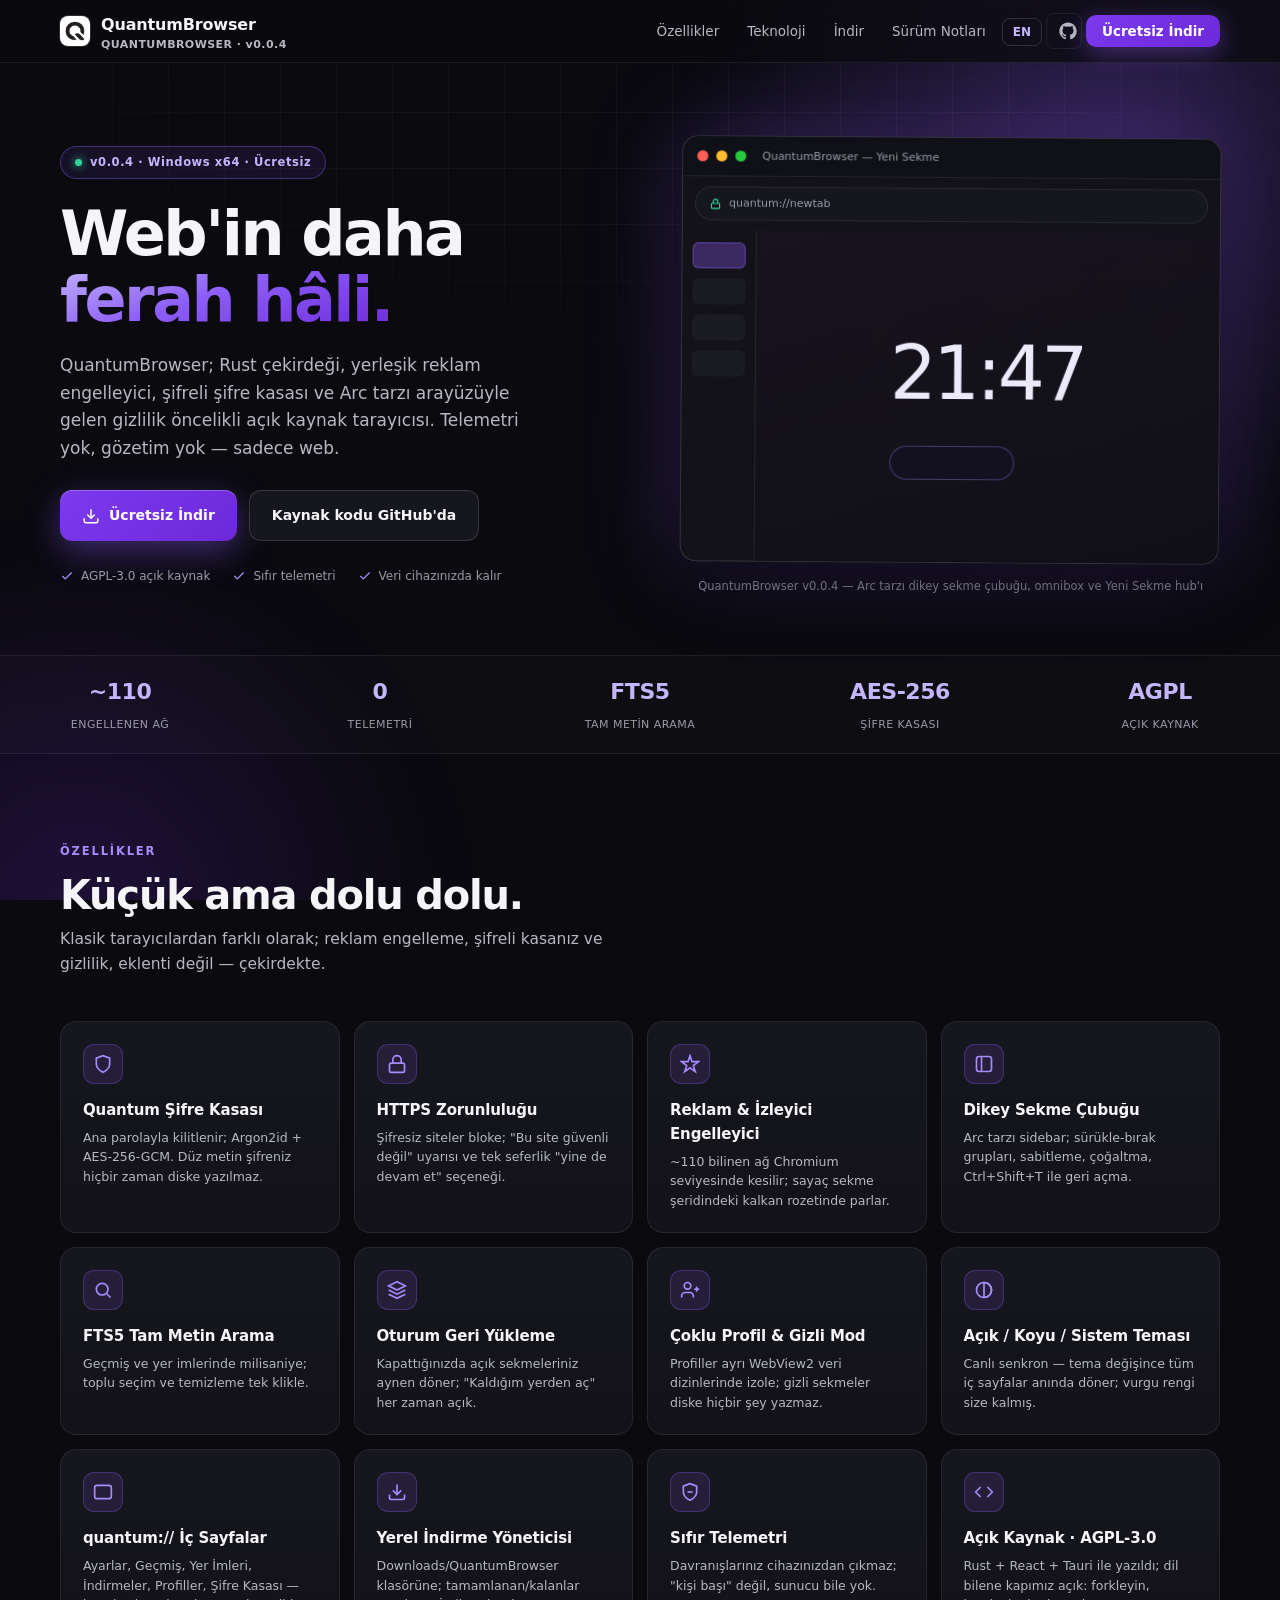
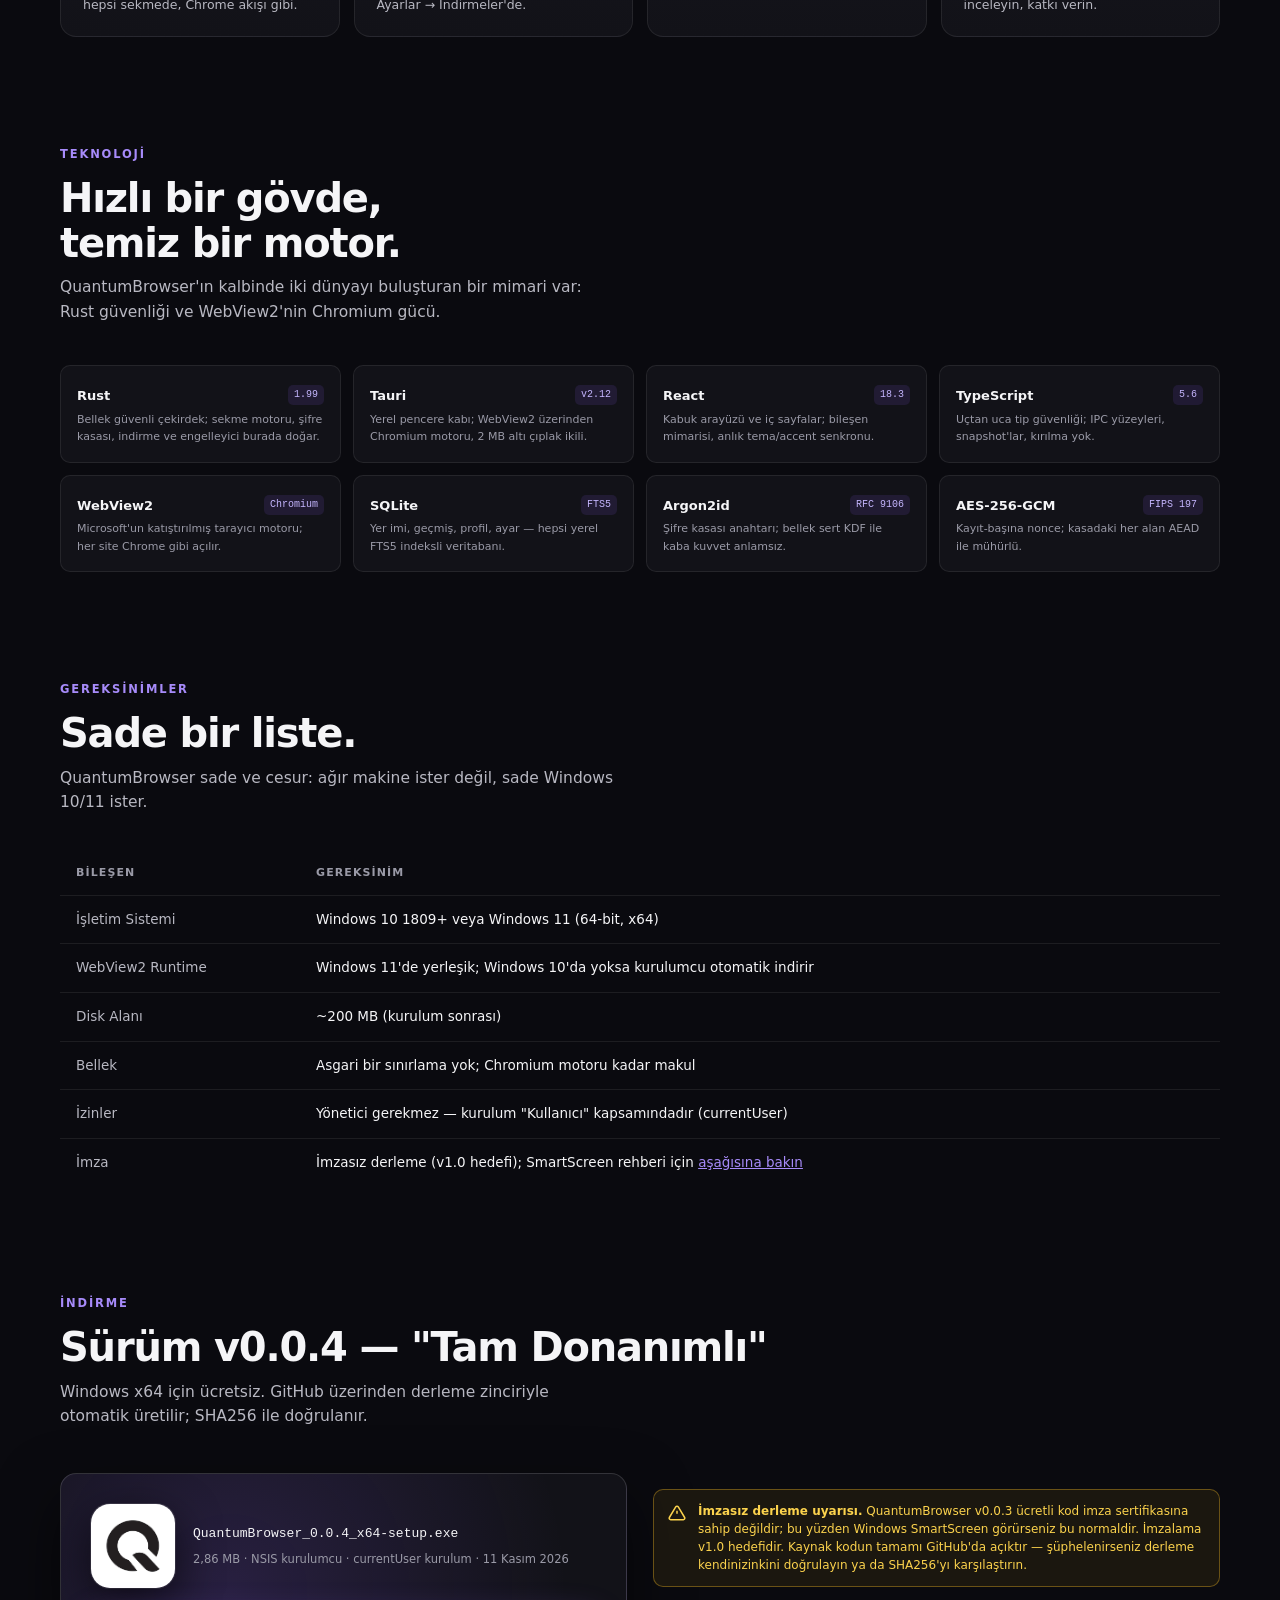
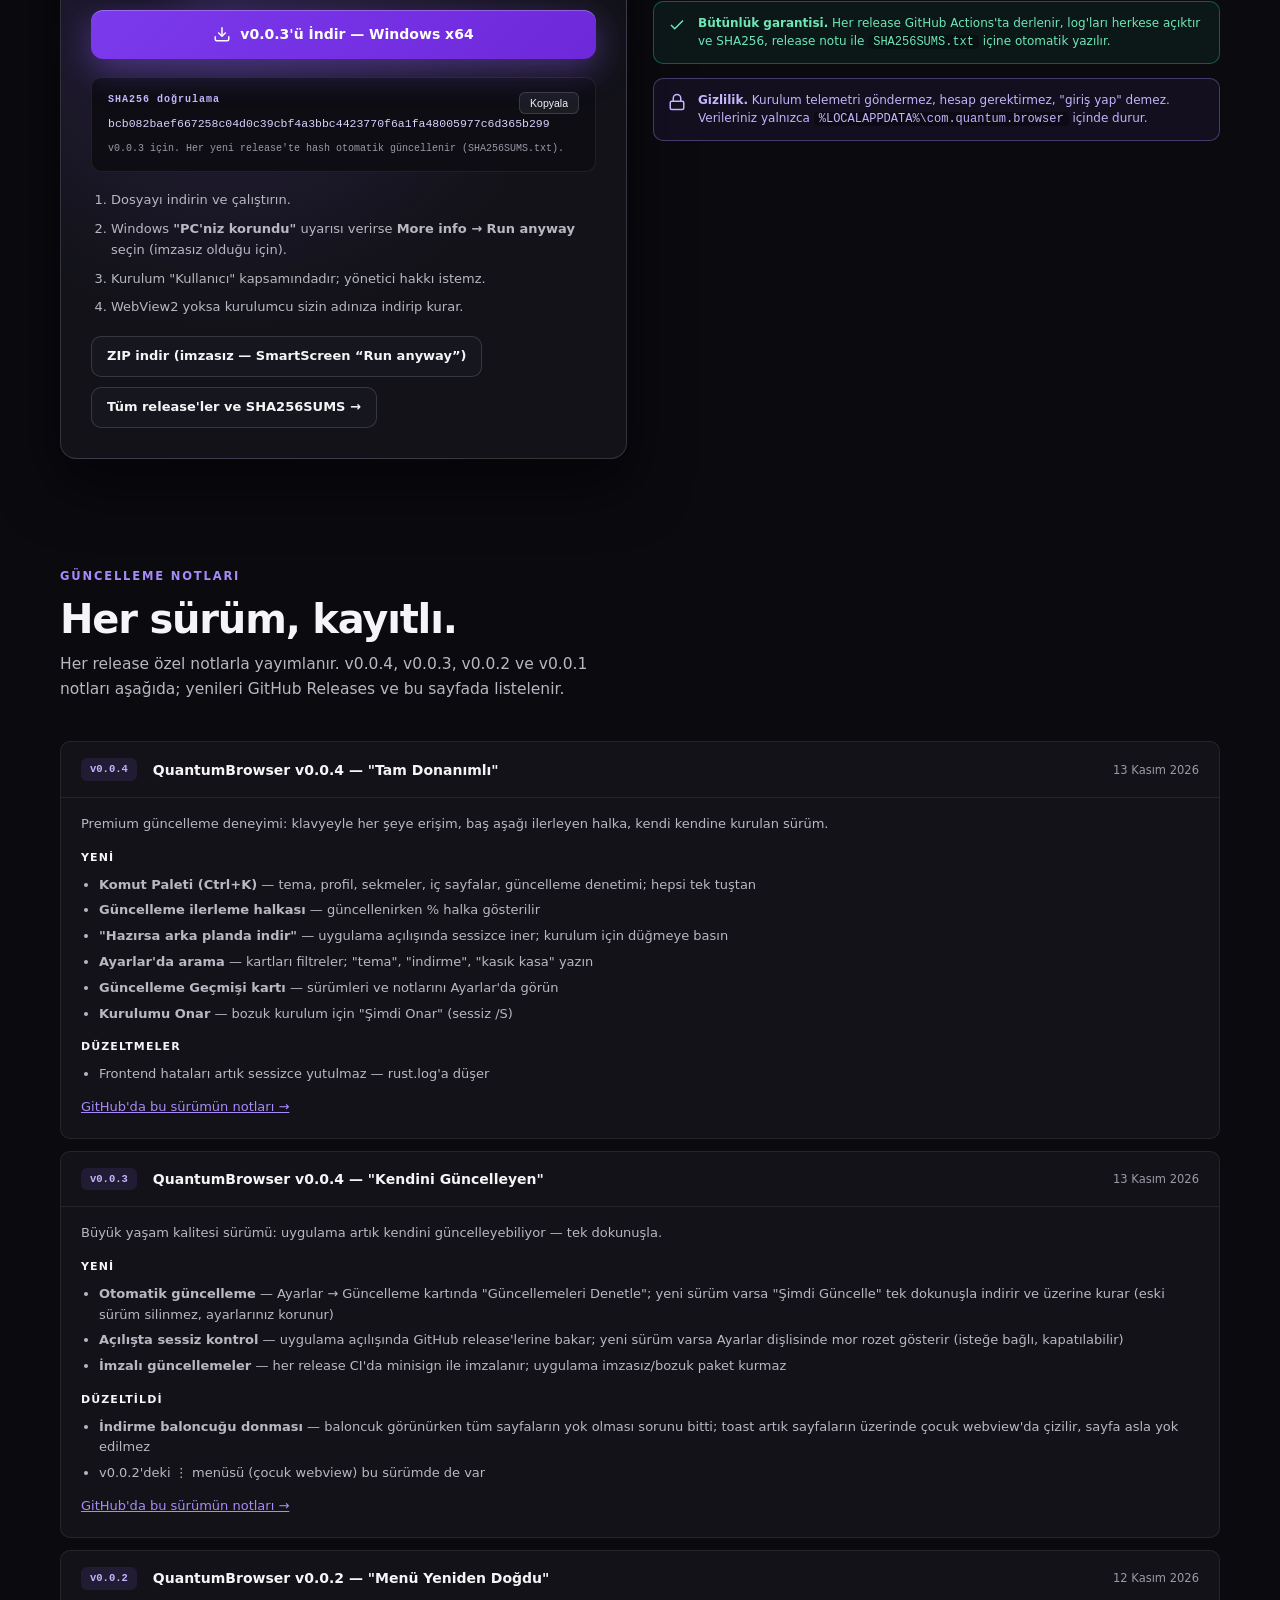
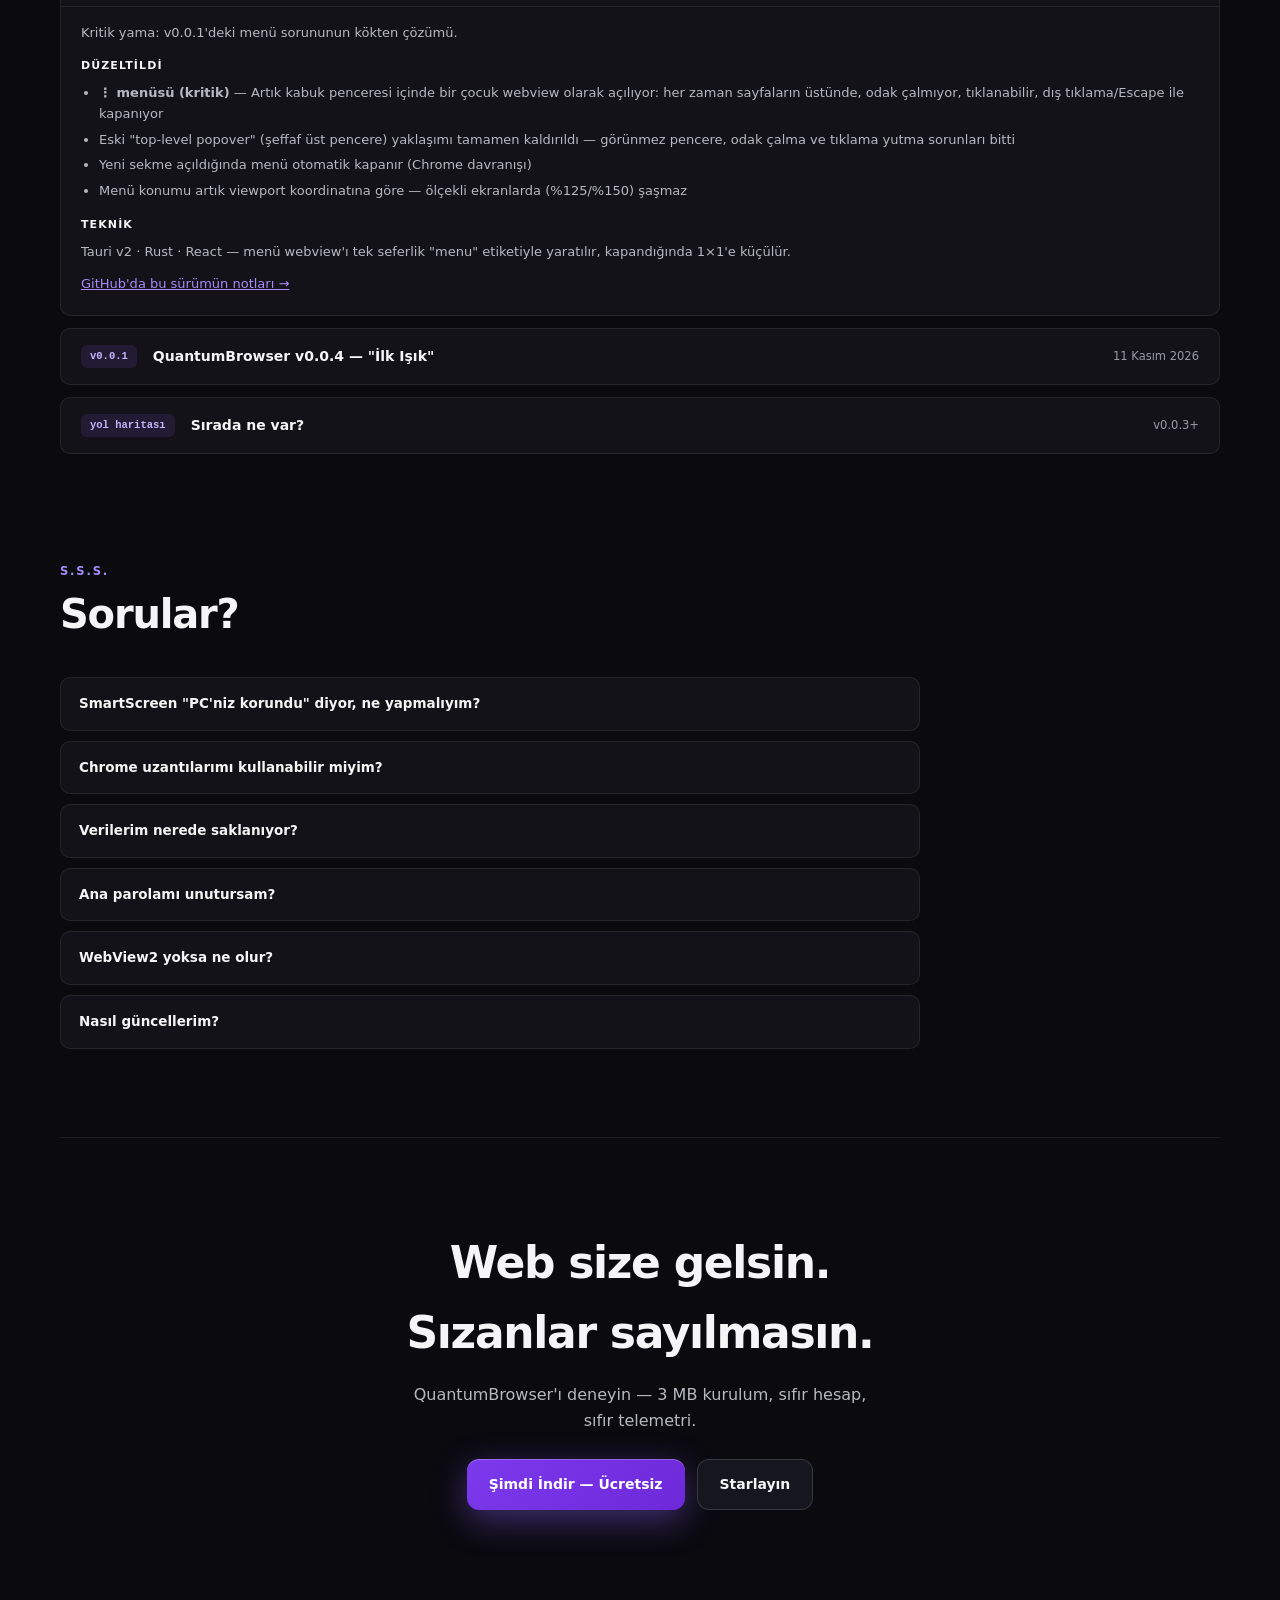
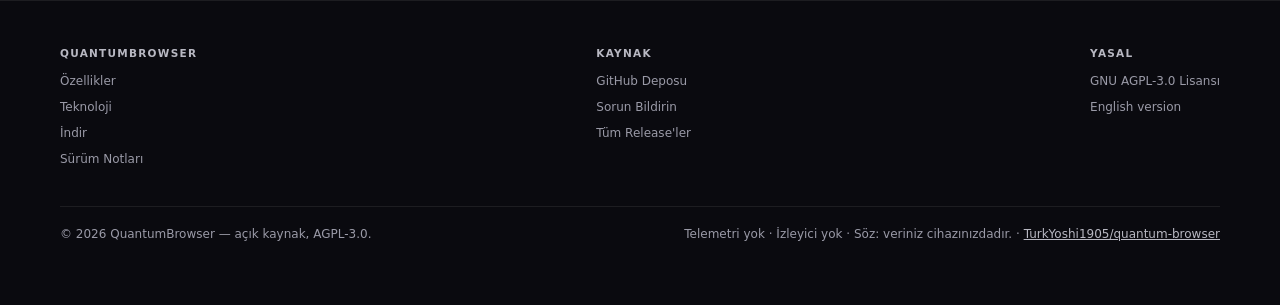
==== commit 1e9bc87f: "site: v0.0.4 - Tam Sinan, indirme linki, v0.0.4 notlar, ZIP alternatif link" ====
--- a/index.html
+++ b/index.html
@@ -31,7 +31,7 @@
   <div class="container nav-inner">
     <a class="brand" href="#">
       <img src="varliklar/logo.png" alt="QuantumBrowser logosu" width="30" height="30" />
-      <span>QuantumBrowser<small>QUANTUMBROWSER · v0.0.3</small></span>
+      <span>QuantumBrowser<small>QUANTUMBROWSER · v0.0.4</small></span>
     </a>
     <ul class="nav-links">
       <li><a href="#ozellikler">Özellikler</a></li>
@@ -61,7 +61,7 @@
 <div class="container hero">
   <div class="hero-grid">
     <div>
-      <span class="badge"><span class="dot"></span>v0.0.3 · Windows x64 · Ücretsiz</span>
+      <span class="badge"><span class="dot"></span>v0.0.4 · Windows x64 · Ücretsiz</span>
       <h1 class="hero-title">Web'in daha<br /><span class="accent">ferah hâli.</span></h1>
       <p class="hero-sub">QuantumBrowser; Rust çekirdeği, yerleşik reklam engelleyici, şifreli şifre kasası ve Arc tarzı arayüzüyle gelen gizlilik öncelikli açık kaynak tarayıcısı. Telemetri yok, gözetim yok — sadece web.</p>
       <div class="hero-ctas">
@@ -104,7 +104,7 @@
           </div>
         </div>
       </div>
-      <p class="shot-caption">QuantumBrowser v0.0.3 — Arc tarzı dikey sekme çubuğu, omnibox ve Yeni Sekme hub'ı</p>
+      <p class="shot-caption">QuantumBrowser v0.0.4 — Arc tarzı dikey sekme çubuğu, omnibox ve Yeni Sekme hub'ı</p>
     </div>
   </div>
 </div>
@@ -186,18 +186,18 @@
 <section id="indirme" style="padding-top: 20px;">
   <div class="container">
     <p class="eyebrow">İndirme</p>
-    <h2 class="section-title">Sürüm v0.0.3 — "Kendini Güncelleyen"</h2>
+    <h2 class="section-title">Sürüm v0.0.4 — "Tam Donanımlı"</h2>
     <p class="section-sub">Windows x64 için ücretsiz. GitHub üzerinden derleme zinciriyle otomatik üretilir; SHA256 ile doğrulanır.</p>
     <div class="download-wrap">
       <div class="exe-card">
         <div class="exe-head">
           <img class="exe-icon" src="varliklar/logo.png" alt="QuantumBrowser .exe ikonu" width="84" height="84" />
           <div>
-            <div class="exe-name">QuantumBrowser_0.0.3_x64-setup.exe</div>
+            <div class="exe-name">QuantumBrowser_0.0.4_x64-setup.exe</div>
             <div class="exe-meta">2,86 MB · NSIS kurulumcu · currentUser kurulum · 11 Kasım 2026</div>
           </div>
         </div>
-        <a class="btn btn-primary" style="width: 100%; justify-content: center;" href="https://github.com/TurkYoshi1905/quantum-browser/releases/latest/download/QuantumBrowser_0.0.3_x64-setup.exe">
+        <a class="btn btn-primary" style="width: 100%; justify-content: center;" href="https://github.com/TurkYoshi1905/quantum-browser/releases/latest/download/QuantumBrowser_0.0.4_x64-setup.exe">
           <svg width="18" height="18" viewBox="0 0 24 24" fill="none" stroke="currentColor" stroke-width="2" aria-hidden="true"><path d="M21 15v4a2 2 0 0 1-2 2H5a2 2 0 0 1-2-2v-4"/><polyline points="7 10 12 15 17 10"/><line x1="12" y1="15" x2="12" y2="3"/></svg>
           v0.0.3'ü İndir — Windows x64
         </a>
@@ -212,7 +212,8 @@
           <li>Kurulum "Kullanıcı" kapsamındadır; yönetici hakkı istemz.</li>
           <li>WebView2 yoksa kurulumcu sizin adınıza indirip kurar.</li>
         </ol>
-        <a class="btn btn-ghost btn-sm" style="margin-top: 14px;" href="https://github.com/TurkYoshi1905/quantum-browser/releases" target="_blank" rel="noreferrer">Tüm release'ler ve SHA256SUMS →</a>
+        <a class="btn btn-ghost btn-sm" href="https://github.com/TurkYoshi1905/quantum-browser/releases/latest/download/QuantumBrowser_0.0.4_x64-setup.zip" style="margin-top: 10px;">ZIP indir (imzasız — SmartScreen “Run anyway”)</a>
+        <a class="btn btn-ghost btn-sm" style="margin-top: 10px;" href="https://github.com/TurkYoshi1905/quantum-browser/releases" target="_blank" rel="noreferrer">Tüm release'ler ve SHA256SUMS →</a>
       </div>
       <div>
         <div class="callout">
@@ -237,11 +238,31 @@
   <div class="container">
     <p class="eyebrow">Güncelleme Notları</p>
     <h2 class="section-title">Her sürüm, kayıtlı.</h2>
-    <p class="section-sub">Her release özel notlarla yayımlanır. v0.0.3, v0.0.2 ve v0.0.1 notları aşağıda; yenileri GitHub Releases ve bu sayfada listelenir.</p>
+    <p class="section-sub">Her release özel notlarla yayımlanır. v0.0.4, v0.0.3, v0.0.2 ve v0.0.1 notları aşağıda; yenileri GitHub Releases ve bu sayfada listelenir.</p>
 
     <div class="notes">
       <details class="note" open>
-        <summary><span class="tag">v0.0.3</span> QuantumBrowser v0.0.3 — "Kendini Güncelleyen" <span class="date">13 Kasım 2026</span></summary>
+        <summary><span class="tag">v0.0.4</span> QuantumBrowser v0.0.4 — "Tam Donanımlı" <span class="date">13 Kasım 2026</span></summary>
+        <div class="note-body">
+          <p>Premium güncelleme deneyimi: klavyeyle her şeye erişim, baş aşağı ilerleyen halka, kendi kendine kurulan sürüm.</p>
+          <h3>Yeni</h3>
+          <ul>
+            <li><strong>Komut Paleti (Ctrl+K)</strong> — tema, profil, sekmeler, iç sayfalar, güncelleme denetimi; hepsi tek tuştan</li>
+            <li><strong>Güncelleme ilerleme halkası</strong> — güncellenirken % halka gösterilir</li>
+            <li><strong>"Hazırsa arka planda indir"</strong> — uygulama açılışında sessizce iner; kurulum için düğmeye basın</li>
+            <li><strong>Ayarlar'da arama</strong> — kartları filtreler; "tema", "indirme", "kasık kasa" yazın</li>
+            <li><strong>Güncelleme Geçmişi kartı</strong> — sürümleri ve notlarını Ayarlar'da görün</li>
+            <li><strong>Kurulumu Onar</strong> — bozuk kurulum için "Şimdi Onar" (sessiz /S)</li>
+          </ul>
+          <h3>Düzeltmeler</h3>
+          <ul>
+            <li>Frontend hataları artık sessizce yutulmaz — rust.log'a düşer</li>
+          </ul>
+          <p style="margin-top: 12px;"><a href="https://github.com/TurkYoshi1905/quantum-browser/releases/tag/v0.0.4" target="_blank" rel="noreferrer" style="color: var(--accent-2)">GitHub'da bu sürümün notları →</a></p>
+        </div>
+      </details>
+      <details class="note" open>
+        <summary><span class="tag">v0.0.3</span> QuantumBrowser v0.0.4 — "Kendini Güncelleyen" <span class="date">13 Kasım 2026</span></summary>
         <div class="note-body">
           <p>Büyük yaşam kalitesi sürümü: uygulama artık kendini güncelleyebiliyor — tek dokunuşla.</p>
           <h3>Yeni</h3>
@@ -275,7 +296,7 @@
         </div>
       </details>
       <details class="note">
-        <summary><span class="tag">v0.0.1</span> QuantumBrowser v0.0.3 — "İlk Işık" <span class="date">11 Kasım 2026</span></summary>
+        <summary><span class="tag">v0.0.1</span> QuantumBrowser v0.0.4 — "İlk Işık" <span class="date">11 Kasım 2026</span></summary>
         <div class="note-body">
           <p>İlk genel yayın. Rust + Tauri v2 + React ile inşa edildi; reklam engelleyici, şifre kasası ve gizlilik çekirdekte.</p>
           <h3>Yeni</h3>
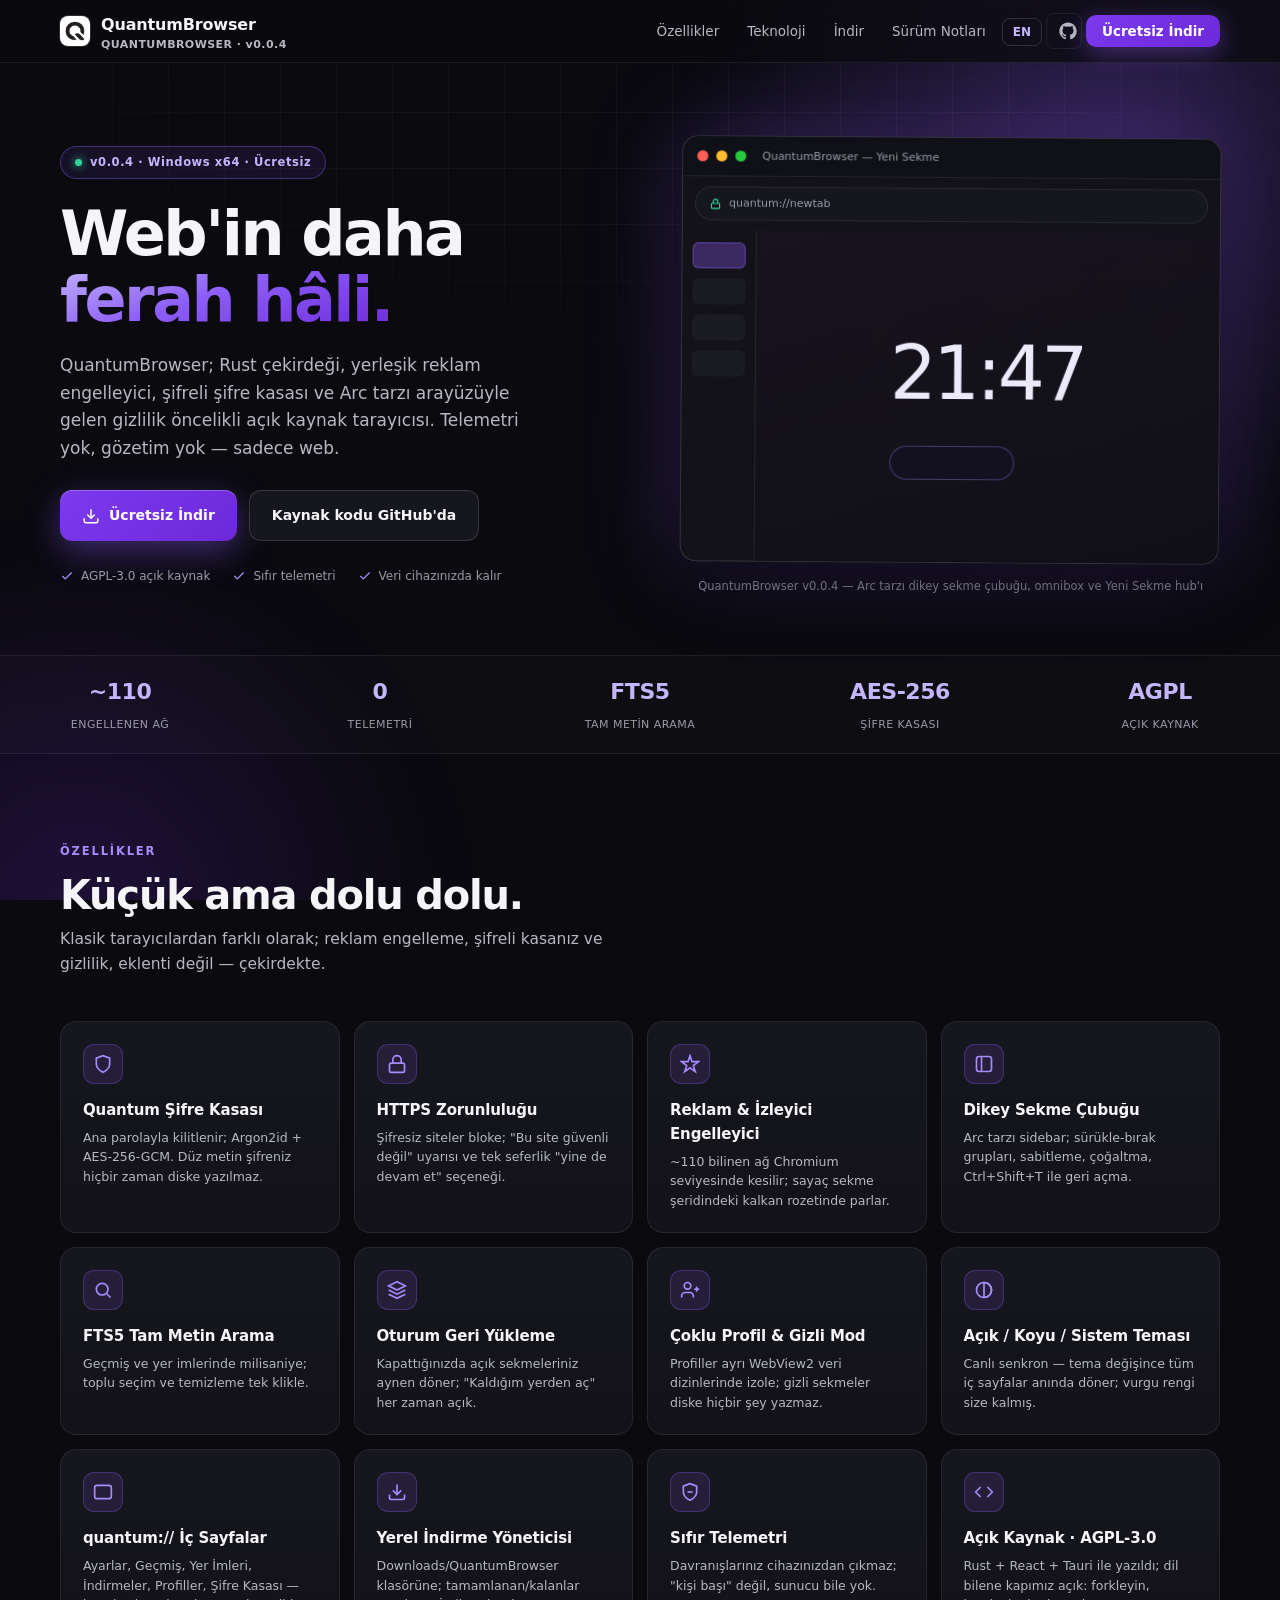
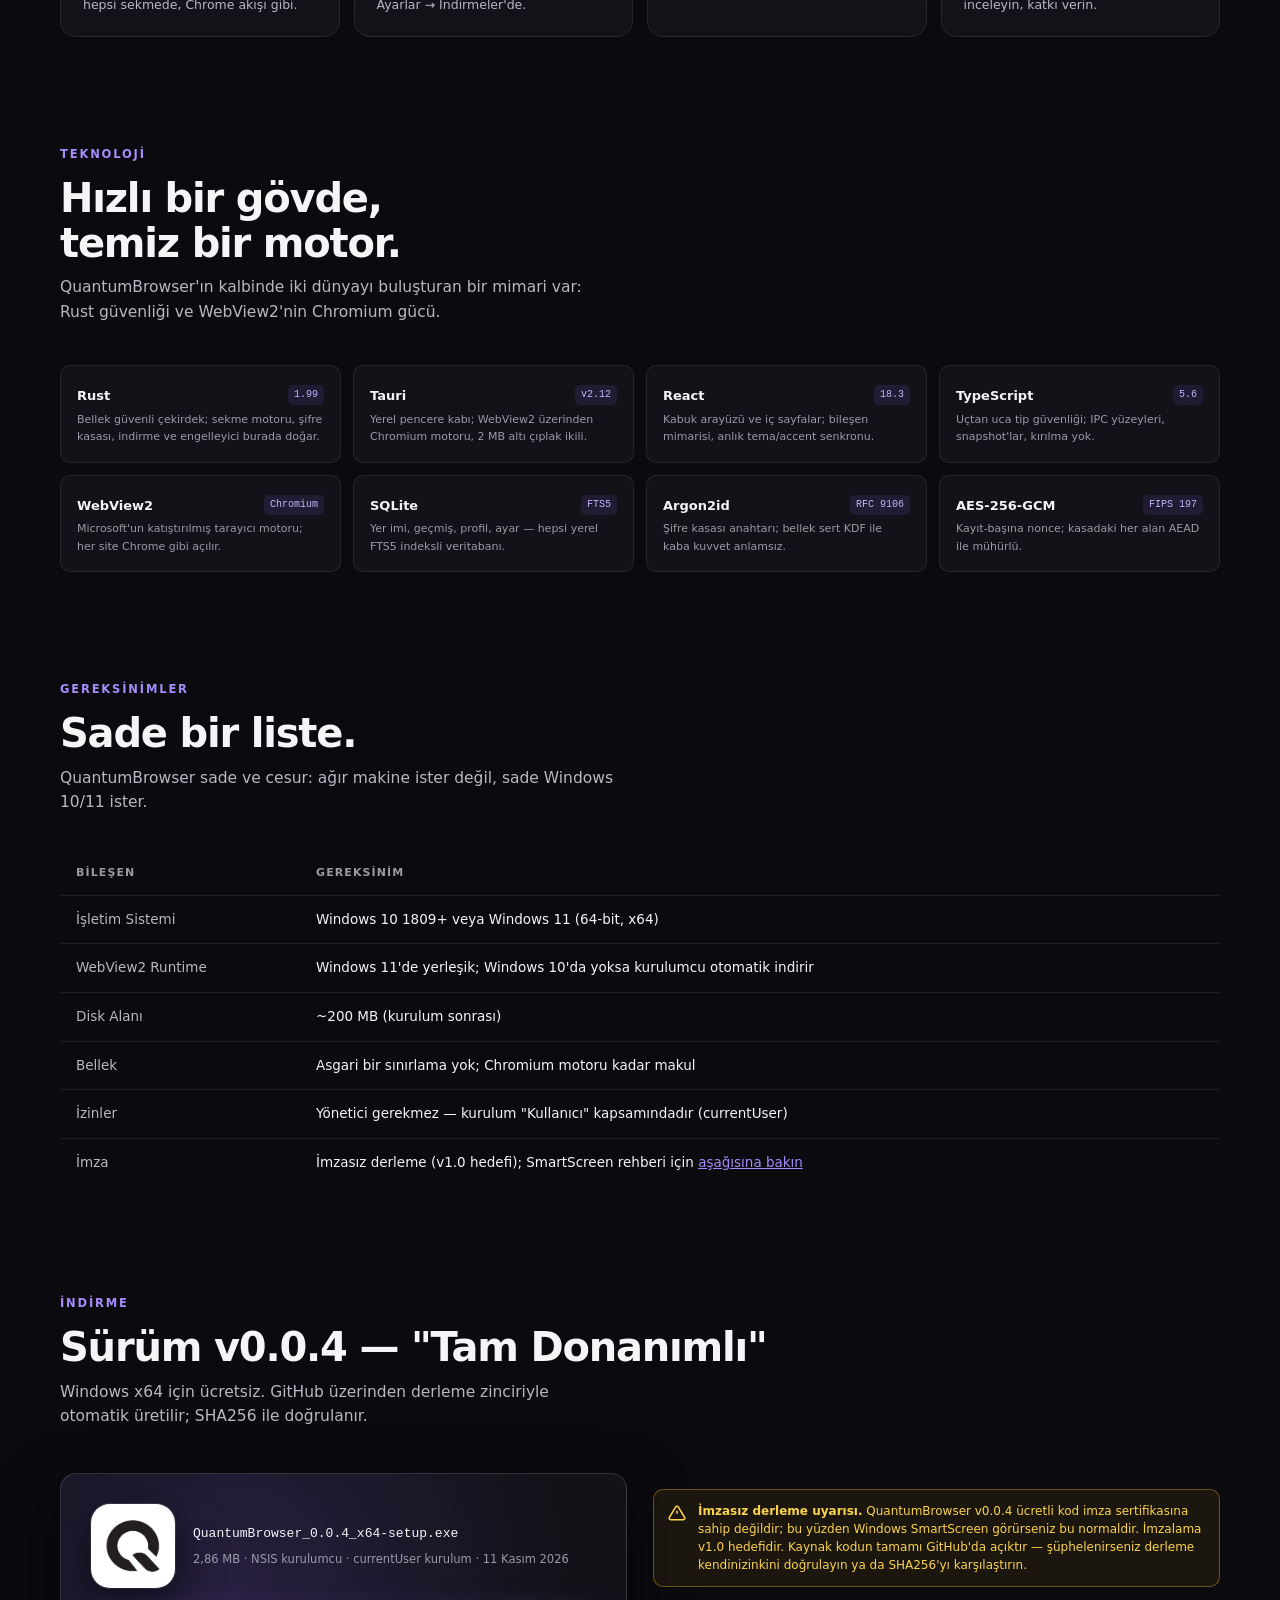
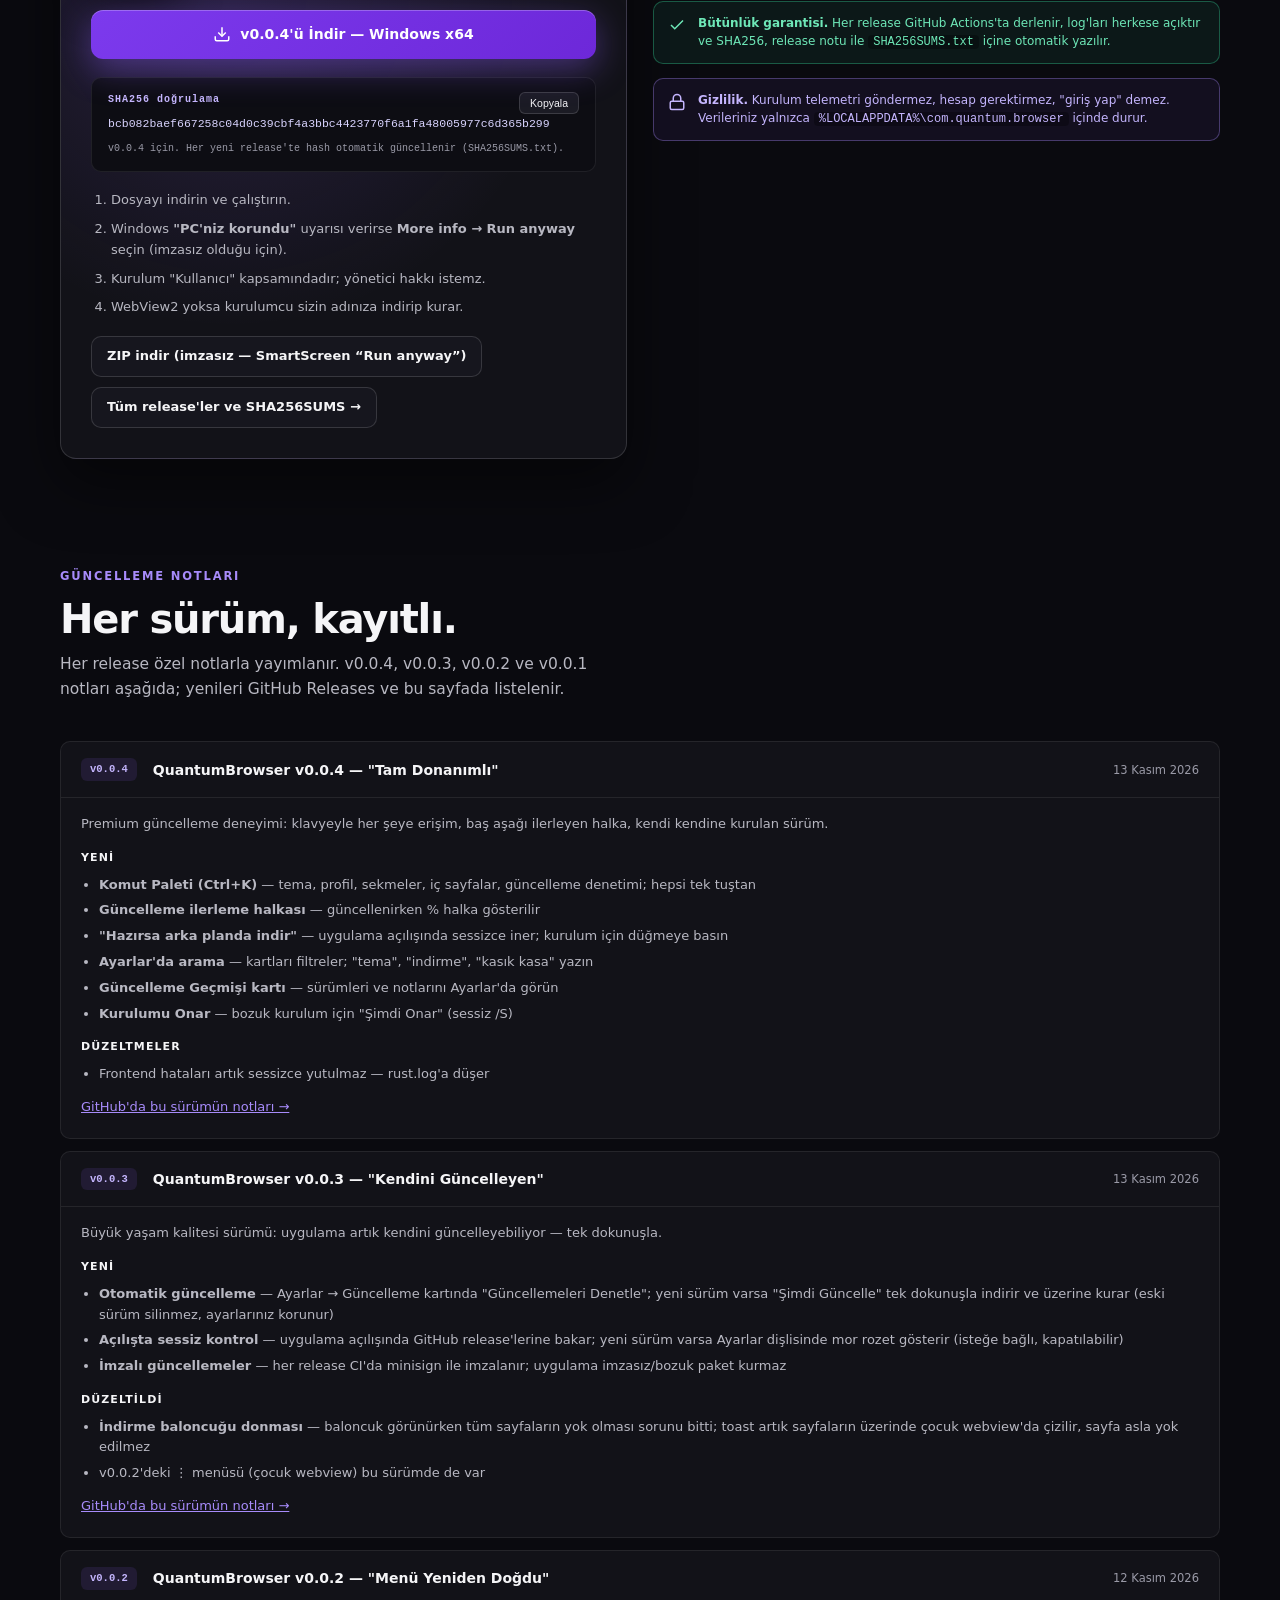
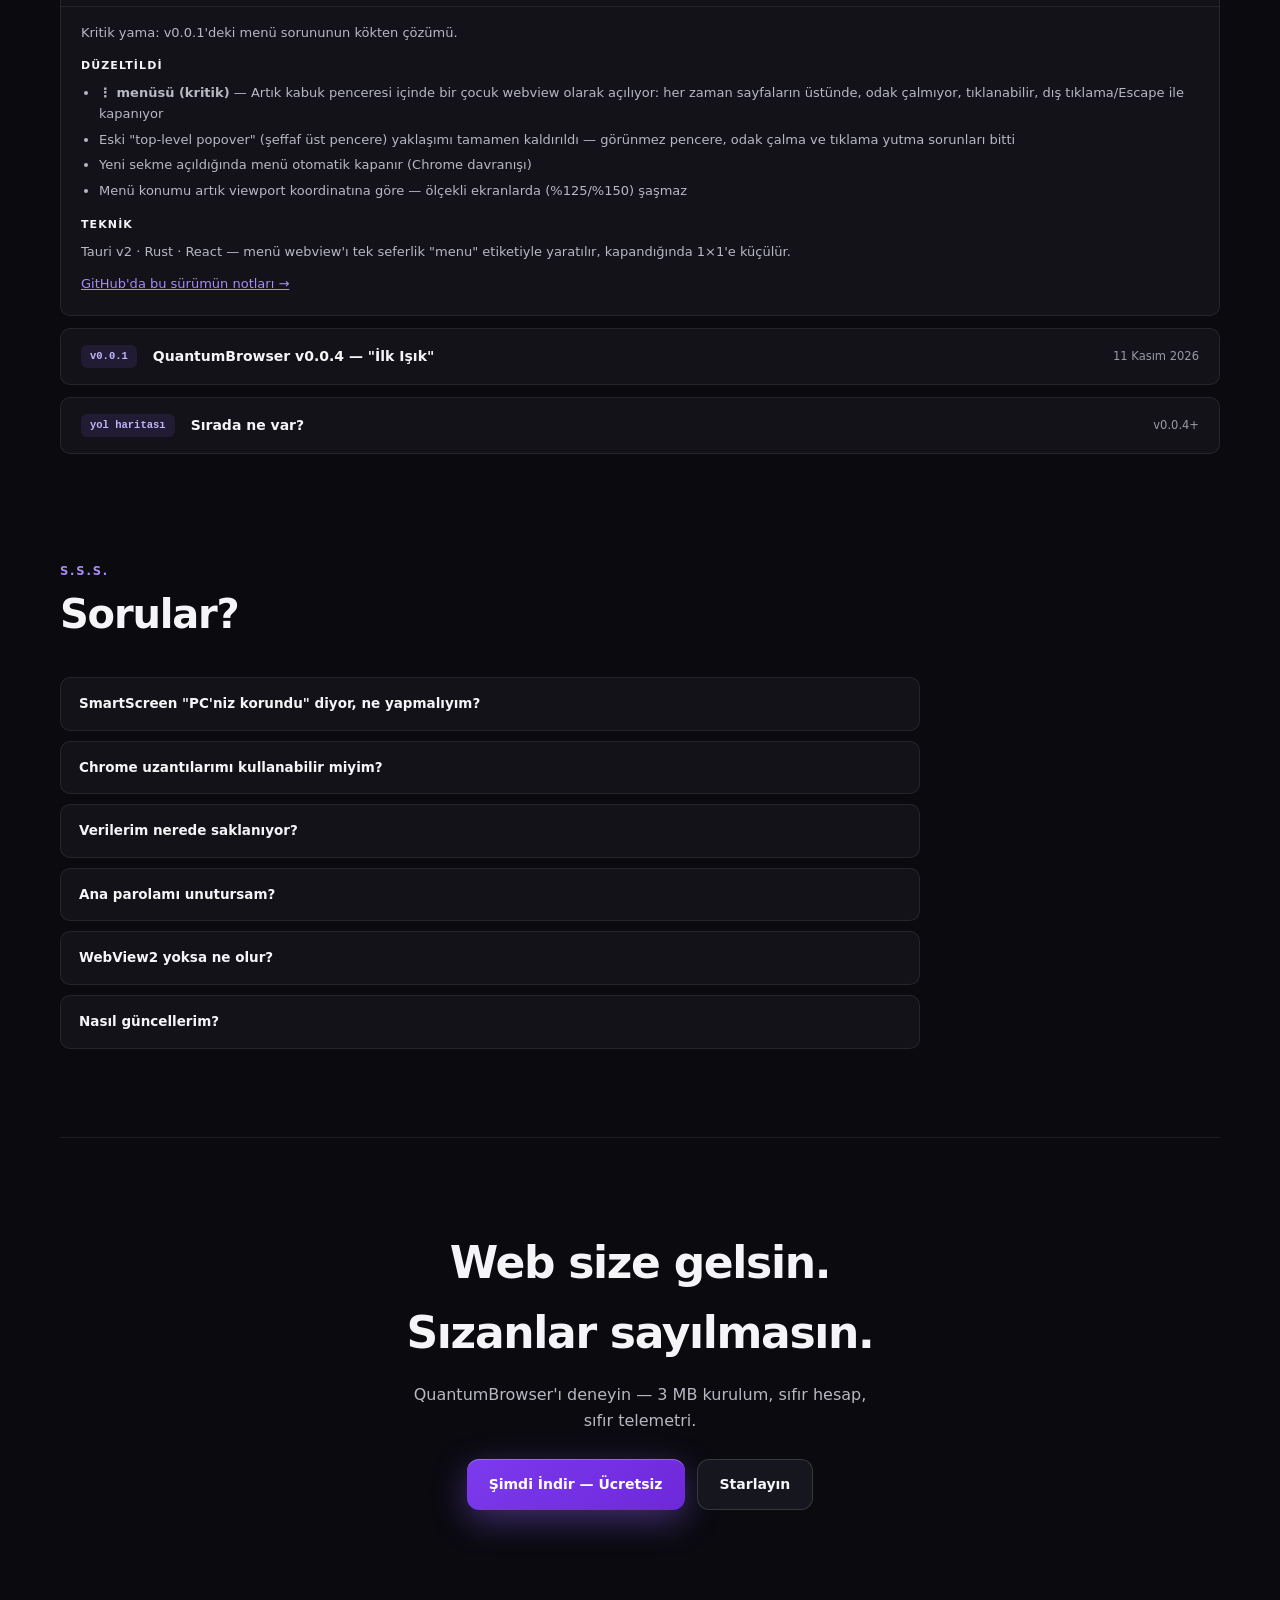
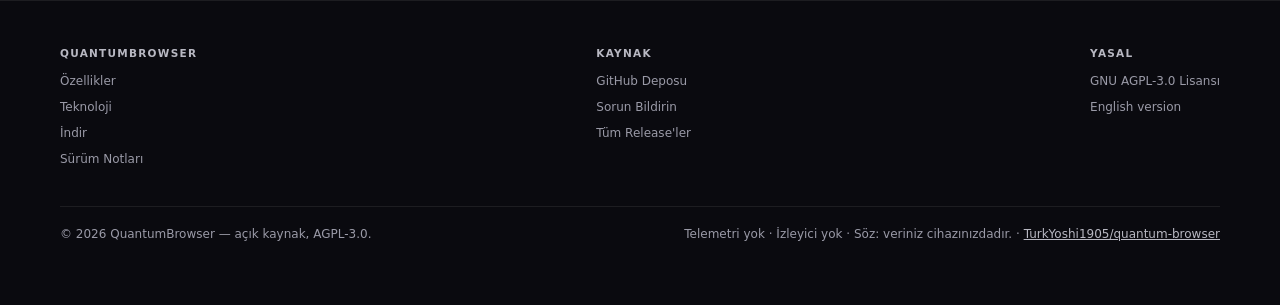
==== commit 7e452c93: "site: indirme butonu v0.0.4 + v0.0.3 kart basligi duzeltildi (TR+EN)" ====
--- a/index.html
+++ b/index.html
@@ -199,12 +199,12 @@
         </div>
         <a class="btn btn-primary" style="width: 100%; justify-content: center;" href="https://github.com/TurkYoshi1905/quantum-browser/releases/latest/download/QuantumBrowser_0.0.4_x64-setup.exe">
           <svg width="18" height="18" viewBox="0 0 24 24" fill="none" stroke="currentColor" stroke-width="2" aria-hidden="true"><path d="M21 15v4a2 2 0 0 1-2 2H5a2 2 0 0 1-2-2v-4"/><polyline points="7 10 12 15 17 10"/><line x1="12" y1="15" x2="12" y2="3"/></svg>
-          v0.0.3'ü İndir — Windows x64
+          v0.0.4'ü İndir — Windows x64
         </a>
         <div class="sha-box">
           <b>SHA256 doğrulama <button class="copy-btn" id="copy-sha" type="button">Kopyala</button></b>
           <code id="sha-text">bcb082baef667258c04d0c39cbf4a3bbc4423770f6a1fa48005977c6d365b299</code>
-          <span style="display:block; margin-top:8px; font-size:10px; color: var(--faint)">v0.0.3 için. Her yeni release'te hash otomatik güncellenir (SHA256SUMS.txt).</span>
+          <span style="display:block; margin-top:8px; font-size:10px; color: var(--faint)">v0.0.4 için. Her yeni release'te hash otomatik güncellenir (SHA256SUMS.txt).</span>
         </div>
         <ol class="steps">
           <li>Dosyayı indirin ve çalıştırın.</li>
@@ -218,7 +218,7 @@
       <div>
         <div class="callout">
           <svg width="18" height="18" viewBox="0 0 24 24" fill="none" stroke="currentColor" stroke-width="2" aria-hidden="true" style="flex: 0 0 auto; margin-top: 2px"><path d="M10.29 3.86L1.82 18a2 2 0 0 0 1.71 3h16.94a2 2 0 0 0 1.71-3L13.71 3.86a2 2 0 0 0-3.42 0z"/><line x1="12" y1="9" x2="12" y2="13"/><line x1="12" y1="17" x2="12.01" y2="17"/></svg>
-          <span><strong>İmzasız derleme uyarısı.</strong> QuantumBrowser v0.0.3 ücretli kod imza sertifikasına sahip değildir; bu yüzden Windows SmartScreen görürseniz bu normaldir. İmzalama v1.0 hedefidir. Kaynak kodun tamamı GitHub'da açıktır — şüphelenirseniz derleme kendinizinkini doğrulayın ya da SHA256'yı karşılaştırın.</span>
+          <span><strong>İmzasız derleme uyarısı.</strong> QuantumBrowser v0.0.4 ücretli kod imza sertifikasına sahip değildir; bu yüzden Windows SmartScreen görürseniz bu normaldir. İmzalama v1.0 hedefidir. Kaynak kodun tamamı GitHub'da açıktır — şüphelenirseniz derleme kendinizinkini doğrulayın ya da SHA256'yı karşılaştırın.</span>
         </div>
         <div class="callout green" style="margin-top: 14px;">
           <svg width="18" height="18" viewBox="0 0 24 24" fill="none" stroke="currentColor" stroke-width="2" aria-hidden="true" style="flex: 0 0 auto; margin-top: 2px"><path d="M20 6L9 17l-5-5"/></svg>
@@ -262,7 +262,7 @@
         </div>
       </details>
       <details class="note" open>
-        <summary><span class="tag">v0.0.3</span> QuantumBrowser v0.0.4 — "Kendini Güncelleyen" <span class="date">13 Kasım 2026</span></summary>
+        <summary><span class="tag">v0.0.3</span> QuantumBrowser v0.0.3 — "Kendini Güncelleyen" <span class="date">13 Kasım 2026</span></summary>
         <div class="note-body">
           <p>Büyük yaşam kalitesi sürümü: uygulama artık kendini güncelleyebiliyor — tek dokunuşla.</p>
           <h3>Yeni</h3>
@@ -330,7 +330,7 @@
         </div>
       </details>
       <details class="note">
-        <summary><span class="tag">yol haritası</span> Sırada ne var? <span class="date">v0.0.3+</span></summary>
+        <summary><span class="tag">yol haritası</span> Sırada ne var? <span class="date">v0.0.4+</span></summary>
         <div class="note-body">
           <ul>
             <li>Kriptografik imza (v1.0 hedefi) ve otomatik güncelleyici</li>
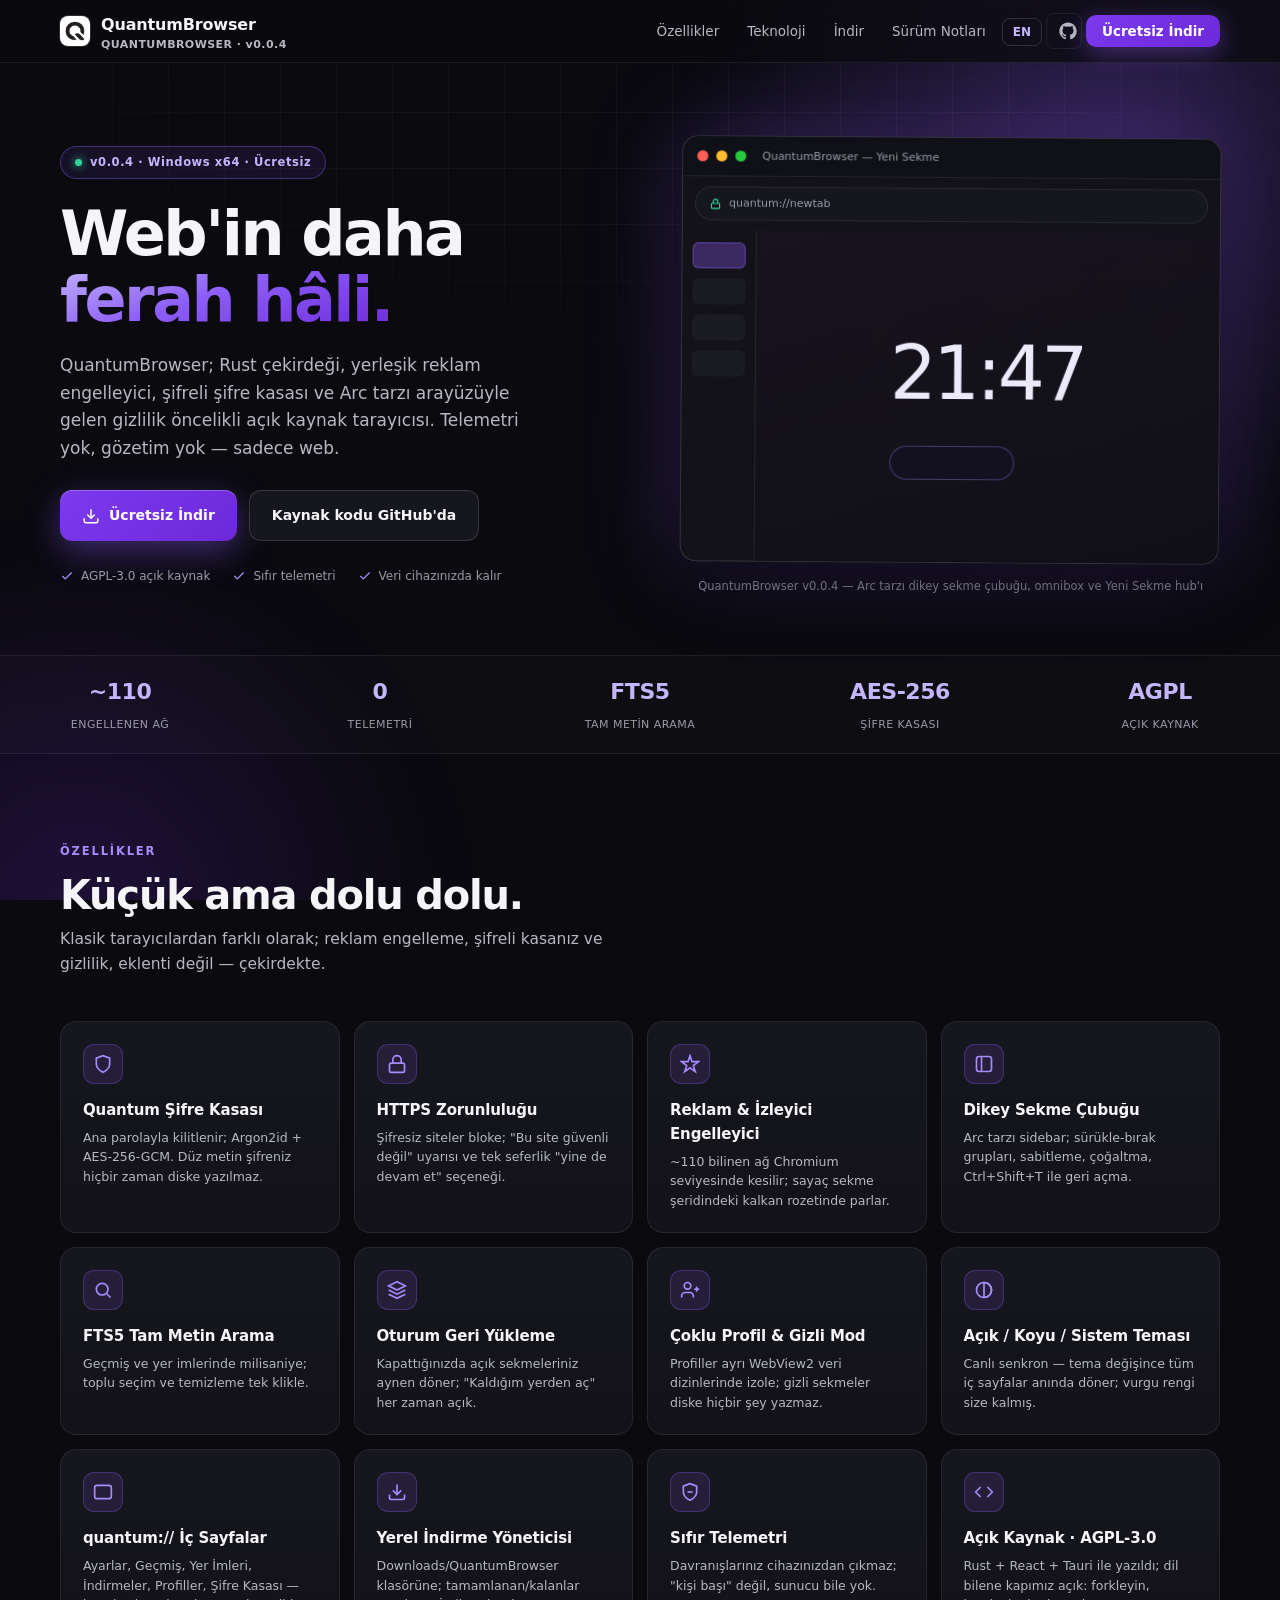
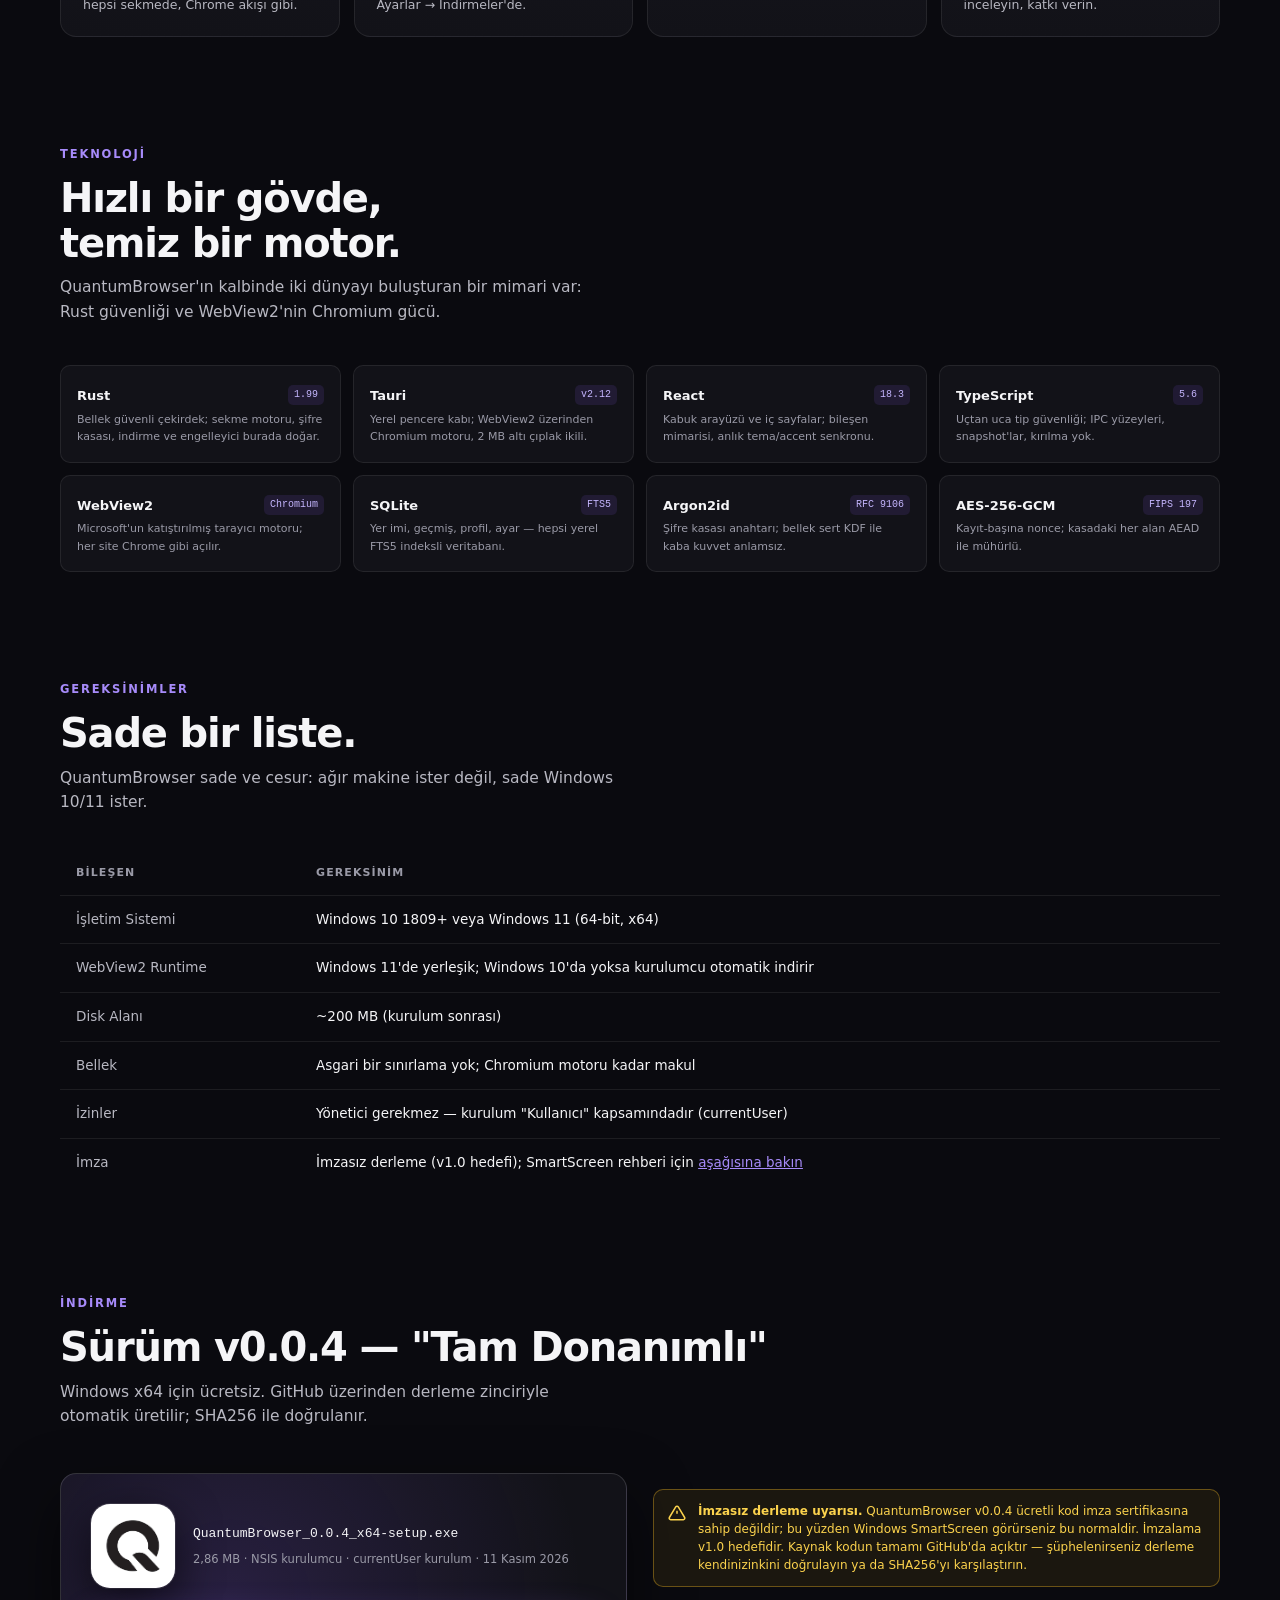
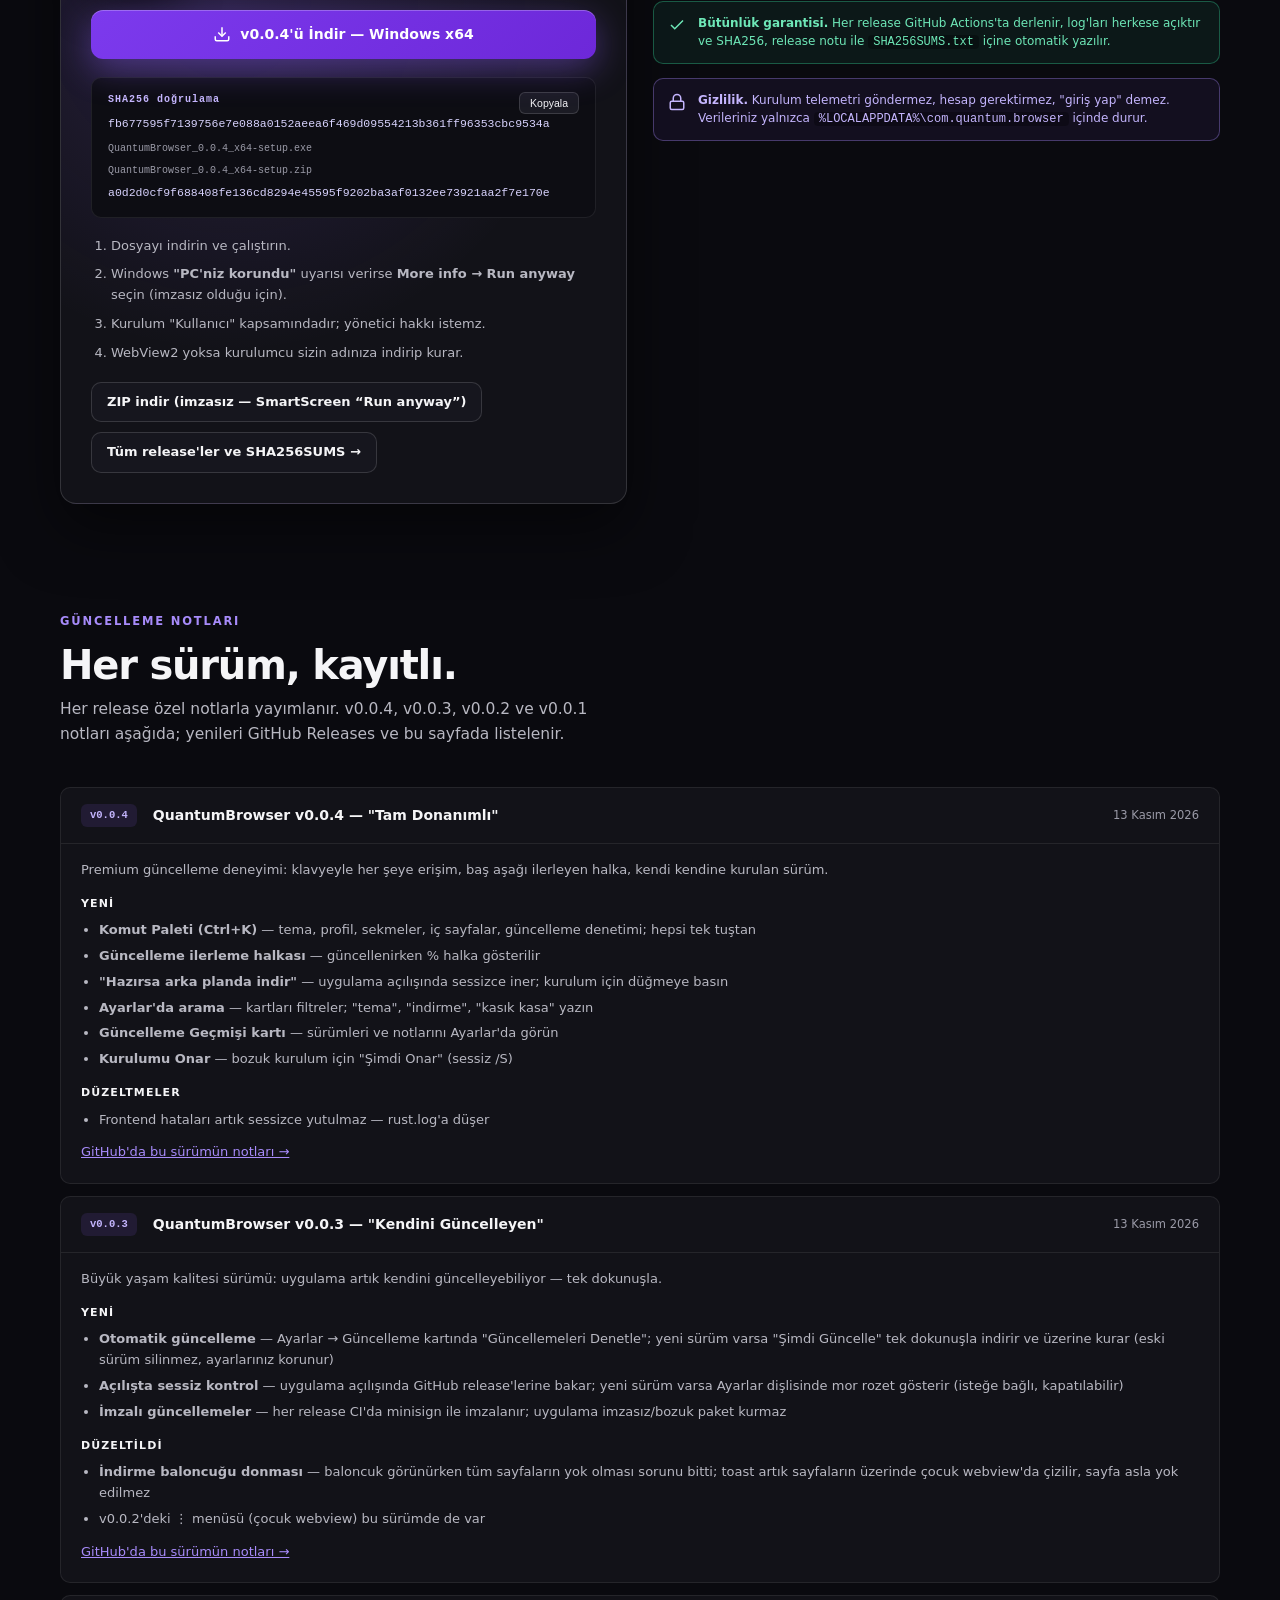
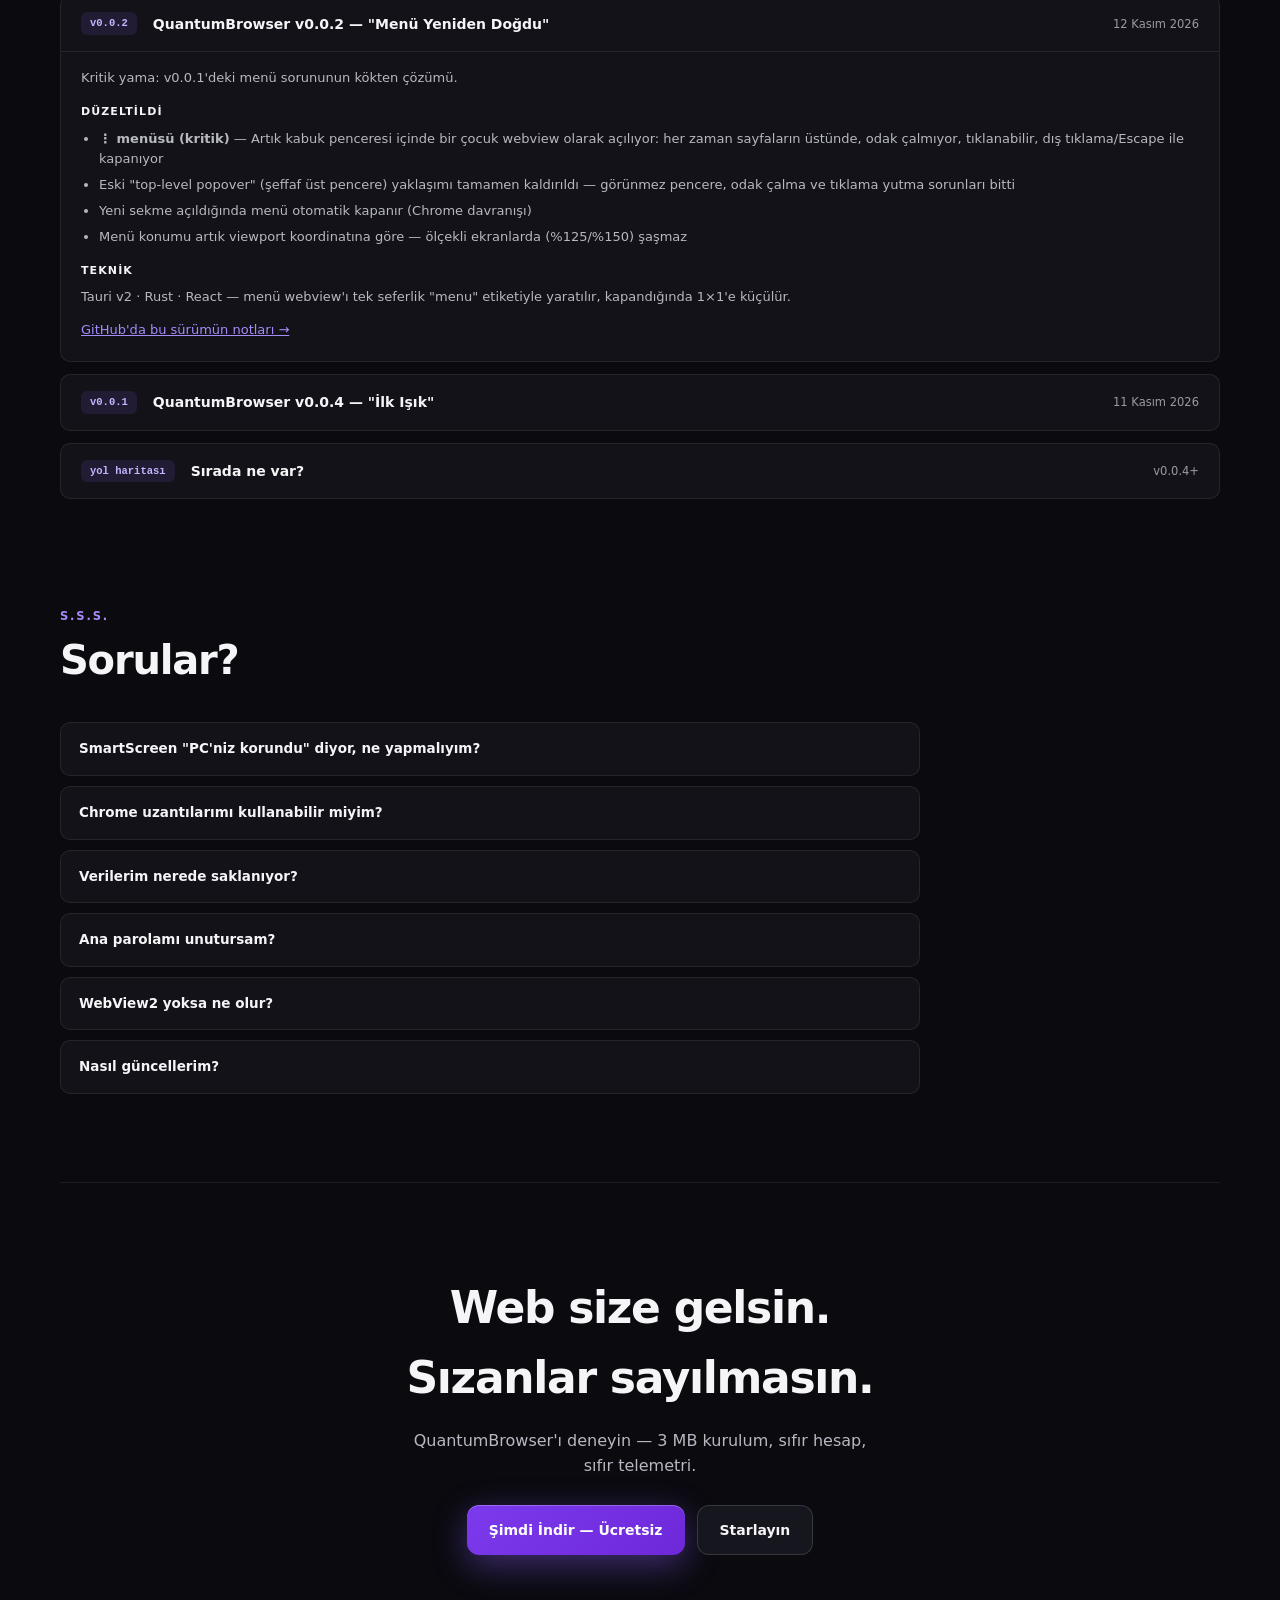
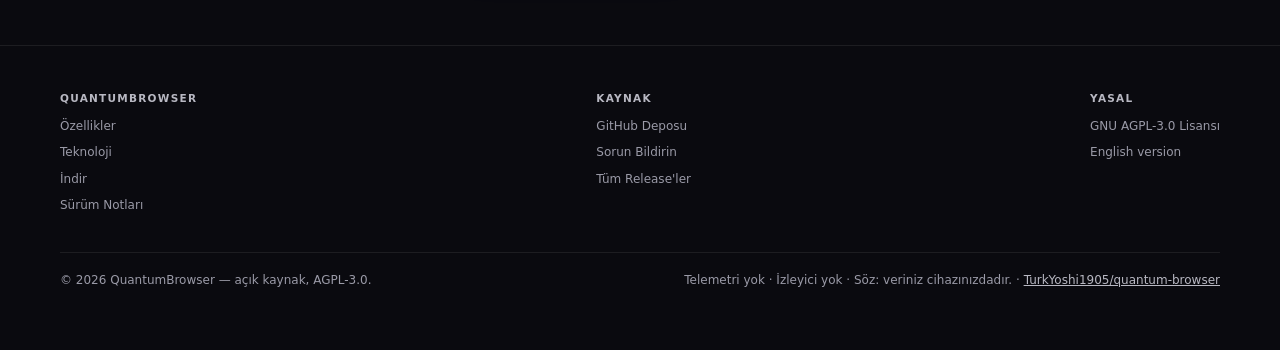
==== commit 81bc6689: "site: SHA256 kutusu - v0.0.4 build 31 EXE+ZIP hash'leri dogrulandi" ====
--- a/index.html
+++ b/index.html
@@ -203,8 +203,10 @@
         </a>
         <div class="sha-box">
           <b>SHA256 doğrulama <button class="copy-btn" id="copy-sha" type="button">Kopyala</button></b>
-          <code id="sha-text">bcb082baef667258c04d0c39cbf4a3bbc4423770f6a1fa48005977c6d365b299</code>
-          <span style="display:block; margin-top:8px; font-size:10px; color: var(--faint)">v0.0.4 için. Her yeni release'te hash otomatik güncellenir (SHA256SUMS.txt).</span>
+          <code id="sha-text">fb677595f7139756e7e088a0152aeea6f469d09554213b361ff96353cbc9534a</code>
+          <span style="display:block; margin-top:8px; font-size:10px; color: var(--faint)">QuantumBrowser_0.0.4_x64-setup.exe</span>
+          <span style="display:block; margin-top:6px; font-size:10px; color: var(--faint)">QuantumBrowser_0.0.4_x64-setup.zip</span>
+          <code style="margin-top:4px; display:block">a0d2d0cf9f688408fe136cd8294e45595f9202ba3af0132ee73921aa2f7e170e</code>
         </div>
         <ol class="steps">
           <li>Dosyayı indirin ve çalıştırın.</li>
